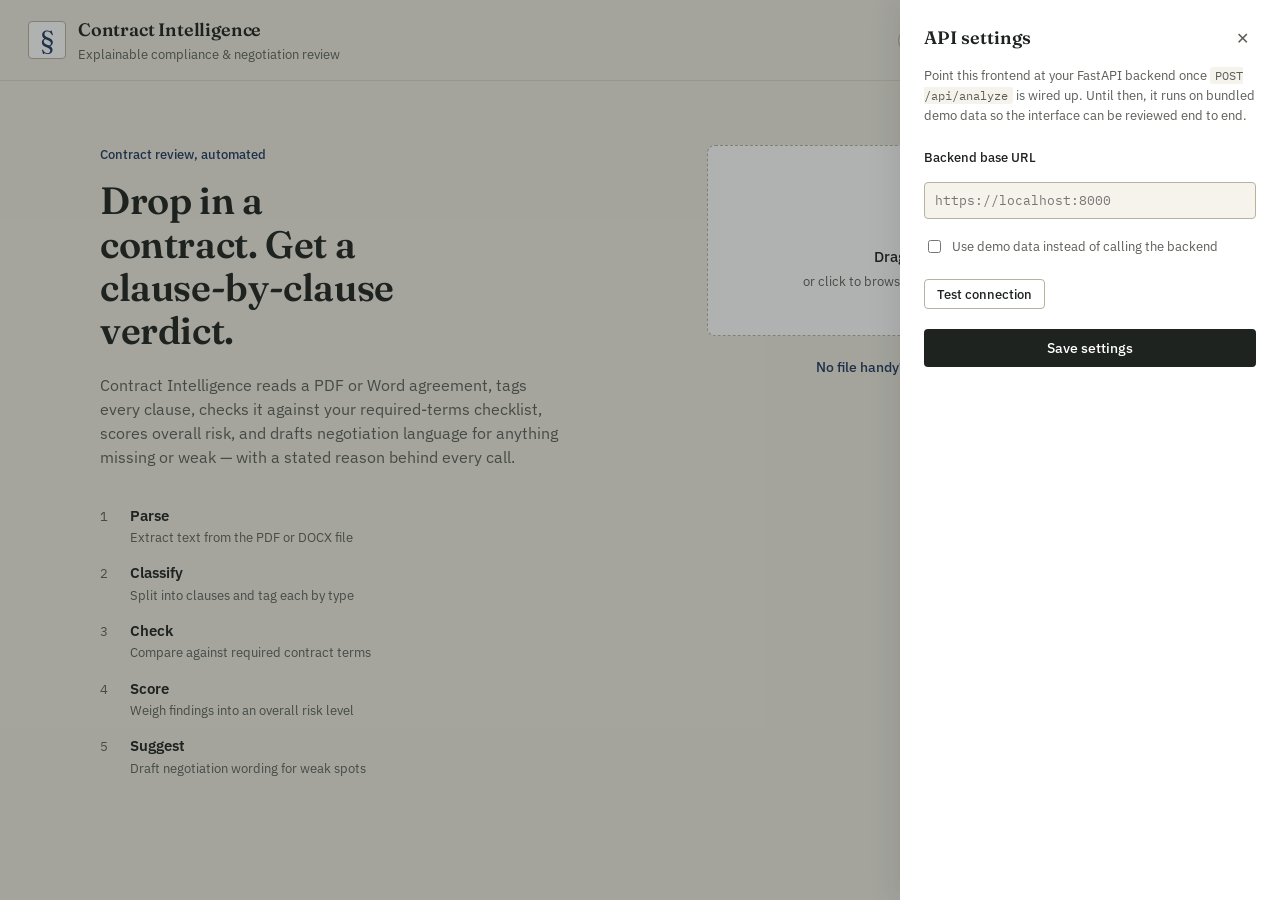
==== index.html @ a5543bea "Add files via upload" ====
<!DOCTYPE html>
<html lang="en">
<head>
<meta charset="UTF-8">
<meta name="viewport" content="width=device-width, initial-scale=1.0">
<title>Contract Intelligence — Explainable Compliance & Negotiation Review</title>
<link rel="preconnect" href="https://fonts.googleapis.com">
<link rel="preconnect" href="https://fonts.gstatic.com" crossorigin>
<link href="https://fonts.googleapis.com/css2?family=Fraunces:opsz,wght@9..144,400;9..144,500;9..144,600;9..144,700&family=IBM+Plex+Sans:wght@400;500;600&family=IBM+Plex+Mono:wght@400;500&display=swap" rel="stylesheet">
<link rel="stylesheet" href="style.css">
</head>
<body>

<header class="topbar">
  <div class="brand">
    <span class="brand-mark" aria-hidden="true">§</span>
    <div class="brand-text">
      <h1>Contract Intelligence</h1>
      <p>Explainable compliance &amp; negotiation review</p>
    </div>
  </div>
  <div class="topbar-actions">
    <span id="mode-flag" class="mode-flag">Demo data</span>
    <button id="btn-settings" class="btn btn-ghost" type="button">API settings</button>
    <button id="btn-new-upload" class="btn btn-primary" type="button">Upload contract</button>
  </div>
</header>

<!-- INTAKE / EMPTY STATE -->
<main id="intake" class="intake">
  <div class="intake-inner">
    <div class="intake-copy">
      <p class="intake-eyebrow">Contract review, automated</p>
      <h2>Drop in a contract. Get a clause‑by‑clause verdict.</h2>
      <p class="intake-lede">
        Contract Intelligence reads a PDF or Word agreement, tags every clause,
        checks it against your required‑terms checklist, scores overall risk,
        and drafts negotiation language for anything missing or weak — with a
        stated reason behind every call.
      </p>

      <ol class="pipeline">
        <li><span class="pipeline-index">1</span><div><strong>Parse</strong><span>Extract text from the PDF or DOCX file</span></div></li>
        <li><span class="pipeline-index">2</span><div><strong>Classify</strong><span>Split into clauses and tag each by type</span></div></li>
        <li><span class="pipeline-index">3</span><div><strong>Check</strong><span>Compare against required contract terms</span></div></li>
        <li><span class="pipeline-index">4</span><div><strong>Score</strong><span>Weigh findings into an overall risk level</span></div></li>
        <li><span class="pipeline-index">5</span><div><strong>Suggest</strong><span>Draft negotiation wording for weak spots</span></div></li>
      </ol>
    </div>

    <div class="intake-panel">
      <div id="dropzone" class="dropzone" tabindex="0" role="button" aria-label="Upload a contract file">
        <svg class="dropzone-icon" viewBox="0 0 48 48" fill="none" aria-hidden="true">
          <path d="M24 6v24M24 6l-8 8M24 6l8 8" stroke="currentColor" stroke-width="2.5" stroke-linecap="round" stroke-linejoin="round"/>
          <path d="M8 32v6a2 2 0 0 0 2 2h28a2 2 0 0 0 2-2v-6" stroke="currentColor" stroke-width="2.5" stroke-linecap="round" stroke-linejoin="round"/>
        </svg>
        <p class="dropzone-title">Drag a contract here</p>
        <p class="dropzone-sub">or click to browse — PDF or DOCX, up to 100&nbsp;MB</p>
      </div>
      <button id="btn-try-demo" class="btn btn-text" type="button">No file handy? Load a sample analysis →</button>
      <p id="intake-error" class="intake-error" hidden></p>
    </div>
  </div>
</main>

<!-- WORKBENCH -->
<main id="workbench" class="workbench" hidden>

  <div class="workbench-header">
    <div>
      <p class="workbench-filename" id="wb-filename">sample_contract.pdf</p>
      <p class="workbench-meta" id="wb-meta">12 clauses detected · 8 required terms checked</p>
    </div>
    <button id="btn-reanalyze" class="btn btn-ghost btn-small" type="button">Analyze another file</button>
  </div>

  <div class="workbench-grid">

    <!-- LEFT: clause index -->
    <aside class="rail rail-index" aria-label="Clause index">
      <h2 class="rail-title">Clause index</h2>
      <ul id="clause-index" class="clause-index"></ul>
    </aside>

    <!-- CENTER: analysis feed -->
    <section class="feed" aria-label="Compliance analysis">
      <h2 class="rail-title">Analysis feed</h2>
      <div id="feed-list" class="feed-list"></div>
    </section>

    <!-- RIGHT: risk + negotiation -->
    <aside class="rail rail-summary" aria-label="Risk summary and negotiation priorities">

      <div class="risk-card">
        <h2 class="rail-title">Overall risk</h2>
        <div class="risk-dial-wrap">
          <svg id="risk-dial" viewBox="0 0 200 120" class="risk-dial" aria-hidden="true">
            <path d="M20 110 A80 80 0 0 1 180 110" fill="none" stroke="#E4E0D3" stroke-width="14" stroke-linecap="round"/>
            <path id="risk-dial-fill" d="M20 110 A80 80 0 0 1 180 110" fill="none" stroke="#96661A" stroke-width="14" stroke-linecap="round" stroke-dasharray="251.3" stroke-dashoffset="251.3"/>
          </svg>
          <div class="risk-dial-readout">
            <span id="risk-score" class="risk-score">—</span>
            <span id="risk-label" class="risk-label">—</span>
          </div>
        </div>
        <p class="risk-note" id="risk-note">Score reflects weighted findings across all required terms.</p>
      </div>

      <div class="negotiation-card">
        <h2 class="rail-title">Negotiation priorities</h2>
        <ul id="negotiation-list" class="negotiation-list"></ul>
      </div>

    </aside>

  </div>
</main>

<!-- CLAUSE DETAIL DRAWER (mobile) -->
<div id="drawer-overlay" class="drawer-overlay" hidden></div>

<!-- SETTINGS PANEL -->
<div id="settings-panel" class="settings-panel" hidden>
  <div class="settings-inner">
    <div class="settings-head">
      <h2>API settings</h2>
      <button id="btn-close-settings" class="btn-icon" type="button" aria-label="Close">✕</button>
    </div>
    <p class="settings-copy">
      Point this frontend at your FastAPI backend once
      <code>POST /api/analyze</code> is wired up. Until then, it runs on
      bundled demo data so the interface can be reviewed end to end.
    </p>
    <label class="settings-label" for="api-base-input">Backend base URL</label>
    <input id="api-base-input" class="settings-input" type="text" placeholder="https://localhost:8000" autocomplete="off">
    <label class="settings-checkbox">
      <input type="checkbox" id="demo-toggle">
      <span>Use demo data instead of calling the backend</span>
    </label>

    <div class="settings-row">
      <button id="btn-test-connection" class="btn btn-ghost btn-small" type="button">Test connection</button>
      <span id="connection-status" class="connection-status" aria-live="polite"></span>
    </div>

    <button id="btn-save-settings" class="btn btn-primary" type="button">Save settings</button>
  </div>
</div>

<input type="file" id="file-input" accept=".pdf,.docx" hidden>

<script src="mock-data.js"></script>
<script src="app.js"></script>
</body>
</html>
---- style.css ----
/* ---------------------------------------------------------------
   Contract Intelligence — design tokens
   A contract-review "workbench" aesthetic: paper surfaces, ledger
   ink, hairline rules. Risk colour is the only expressive colour
   and it is always functional (High / Medium / Low), never decorative.
------------------------------------------------------------------ */

:root{
  --paper: #EDEAE1;
  --surface: #FFFFFF;
  --surface-sunken: #F5F3EC;

  --ink: #1F2320;
  --ink-muted: #5B5F58;
  --ink-faint: #8A8D82;

  --rule: #DAD6C7;
  --rule-strong: #B7B29F;

  --accent: #1F3A5F;
  --accent-soft: #E6EBF1;

  --risk-high: #A32C22;
  --risk-high-soft: #F5E4E1;
  --risk-medium: #96661A;
  --risk-medium-soft: #F3EBDA;
  --risk-low: #2F6B4F;
  --risk-low-soft: #E1ECE5;

  --font-display: "Fraunces", Georgia, serif;
  --font-body: "IBM Plex Sans", -apple-system, BlinkMacSystemFont, "Segoe UI", sans-serif;
  --font-mono: "IBM Plex Mono", ui-monospace, SFMono-Regular, Menlo, monospace;

  --radius-sm: 4px;
  --radius-md: 8px;

  --shadow-card: 0 1px 2px rgba(31,35,32,0.06), 0 1px 0 rgba(31,35,32,0.04);
}

*, *::before, *::after{ box-sizing: border-box; }

html{ -webkit-text-size-adjust: 100%; }

body{
  margin: 0;
  background: var(--paper);
  color: var(--ink);
  font-family: var(--font-body);
  font-size: 15px;
  line-height: 1.55;
  -webkit-font-smoothing: antialiased;
}

h1,h2,h3{
  font-family: var(--font-display);
  font-weight: 600;
  margin: 0;
  color: var(--ink);
}

p{ margin: 0; }
ul, ol{ margin: 0; padding: 0; list-style: none; }
button{ font-family: inherit; }

:focus-visible{
  outline: 2px solid var(--accent);
  outline-offset: 2px;
}

@media (prefers-reduced-motion: reduce){
  *{ animation-duration: 0.001ms !important; transition-duration: 0.001ms !important; }
}

/* ---------------------------------------------------------------
   Buttons
------------------------------------------------------------------ */

.btn{
  font-family: var(--font-body);
  font-weight: 500;
  font-size: 13.5px;
  padding: 9px 16px;
  border-radius: var(--radius-sm);
  border: 1px solid transparent;
  cursor: pointer;
  transition: background 120ms ease, border-color 120ms ease, color 120ms ease;
  white-space: nowrap;
}

.btn-primary{
  background: var(--ink);
  color: var(--surface);
}
.btn-primary:hover{ background: #33372F; }

.btn-ghost{
  background: transparent;
  border-color: var(--rule-strong);
  color: var(--ink);
}
.btn-ghost:hover{ border-color: var(--ink); background: var(--surface-sunken); }

.btn-text{
  background: none;
  border: none;
  color: var(--accent);
  padding: 8px 0;
  font-weight: 500;
  text-decoration: none;
}
.btn-text:hover{ text-decoration: underline; }

.btn-small{ padding: 6px 12px; font-size: 12.5px; }

.btn-icon{
  background: none;
  border: none;
  cursor: pointer;
  font-size: 16px;
  color: var(--ink-muted);
  width: 28px; height: 28px;
  border-radius: var(--radius-sm);
}
.btn-icon:hover{ background: var(--surface-sunken); color: var(--ink); }

/* ---------------------------------------------------------------
   Topbar
------------------------------------------------------------------ */

.topbar{
  display: flex;
  align-items: center;
  justify-content: space-between;
  gap: 16px;
  padding: 16px 28px;
  border-bottom: 1px solid var(--rule);
  background: var(--paper);
  position: sticky;
  top: 0;
  z-index: 20;
}

.brand{ display: flex; align-items: center; gap: 12px; }

.brand-mark{
  font-family: var(--font-display);
  font-size: 26px;
  width: 38px; height: 38px;
  display: flex; align-items: center; justify-content: center;
  border: 1px solid var(--rule-strong);
  border-radius: var(--radius-sm);
  color: var(--accent);
  background: var(--surface);
  flex-shrink: 0;
}

.brand-text h1{ font-size: 18px; letter-spacing: -0.01em; }
.brand-text p{ font-size: 12.5px; color: var(--ink-muted); margin-top: 1px; }

.topbar-actions{ display: flex; align-items: center; gap: 10px; }

.mode-flag{
  font-family: var(--font-mono);
  font-size: 11px;
  color: var(--ink-muted);
  border: 1px solid var(--rule-strong);
  border-radius: 100px;
  padding: 4px 10px;
}

/* ---------------------------------------------------------------
   Intake / empty state
------------------------------------------------------------------ */

.intake{ padding: 64px 28px 80px; }

.intake-inner{
  max-width: 1080px;
  margin: 0 auto;
  display: grid;
  grid-template-columns: 1.15fr 1fr;
  gap: 64px;
  align-items: start;
}

.intake-eyebrow{
  font-size: 13px;
  color: var(--accent);
  font-weight: 500;
  margin-bottom: 14px;
}

.intake-copy h2{
  font-size: 38px;
  line-height: 1.14;
  letter-spacing: -0.01em;
  max-width: 13ch;
  margin-bottom: 20px;
}

.intake-lede{
  color: var(--ink-muted);
  font-size: 15.5px;
  max-width: 46ch;
  margin-bottom: 36px;
}

.pipeline{ display: flex; flex-direction: column; gap: 14px; }

.pipeline li{
  display: flex;
  align-items: baseline;
  gap: 14px;
}

.pipeline-index{
  font-family: var(--font-mono);
  font-size: 12.5px;
  color: var(--ink-faint);
  width: 16px;
  flex-shrink: 0;
}

.pipeline li div{ display: flex; flex-direction: column; gap: 1px; }

.pipeline li strong{
  font-size: 14.5px;
  font-weight: 600;
}

.pipeline li span{
  font-size: 13px;
  color: var(--ink-muted);
}

.intake-panel{
  display: flex;
  flex-direction: column;
  gap: 14px;
  position: sticky;
  top: 100px;
}

.dropzone{
  background: var(--surface);
  border: 1.5px dashed var(--rule-strong);
  border-radius: var(--radius-md);
  padding: 44px 28px;
  text-align: center;
  cursor: pointer;
  transition: border-color 150ms ease, background 150ms ease;
}
.dropzone:hover, .dropzone.dragover{
  border-color: var(--accent);
  background: var(--accent-soft);
}

.dropzone-icon{ width: 34px; height: 34px; color: var(--ink-faint); margin-bottom: 14px; }
.dropzone.dragover .dropzone-icon{ color: var(--accent); }

.dropzone-title{ font-size: 15px; font-weight: 500; margin-bottom: 4px; }
.dropzone-sub{ font-size: 12.5px; color: var(--ink-muted); }

.intake-error{
  font-size: 13px;
  color: var(--risk-high);
  background: var(--risk-high-soft);
  border: 1px solid var(--risk-high);
  border-radius: var(--radius-sm);
  padding: 10px 12px;
}

/* ---------------------------------------------------------------
   Workbench
------------------------------------------------------------------ */

.workbench-header{
  display: flex;
  align-items: center;
  justify-content: space-between;
  padding: 20px 28px;
  border-bottom: 1px solid var(--rule);
  gap: 16px;
}

.workbench-filename{
  font-family: var(--font-mono);
  font-size: 13.5px;
  font-weight: 500;
}

.workbench-meta{
  font-size: 12.5px;
  color: var(--ink-muted);
  margin-top: 2px;
}

.workbench-grid{
  display: grid;
  grid-template-columns: 240px minmax(0, 1fr) 300px;
  min-height: calc(100vh - 145px);
}

.rail{
  padding: 22px 20px;
}

.rail-index{
  border-right: 1px solid var(--rule);
  overflow-y: auto;
}

.rail-summary{
  border-left: 1px solid var(--rule);
  display: flex;
  flex-direction: column;
  gap: 28px;
  overflow-y: auto;
}

.rail-title{
  font-family: var(--font-body);
  font-size: 11.5px;
  font-weight: 600;
  color: var(--ink-muted);
  letter-spacing: 0.02em;
  margin-bottom: 14px;
}

/* Clause index */

.clause-index li + li{ margin-top: 2px; }

.clause-index-btn{
  width: 100%;
  text-align: left;
  background: none;
  border: none;
  border-radius: var(--radius-sm);
  padding: 8px 10px;
  cursor: pointer;
  display: flex;
  align-items: center;
  gap: 9px;
  font-size: 13px;
  color: var(--ink);
}
.clause-index-btn:hover{ background: var(--surface-sunken); }
.clause-index-btn.active{ background: var(--surface); box-shadow: var(--shadow-card); }

.clause-dot{
  width: 7px; height: 7px;
  border-radius: 50%;
  flex-shrink: 0;
}
.clause-dot.high{ background: var(--risk-high); }
.clause-dot.medium{ background: var(--risk-medium); }
.clause-dot.low{ background: var(--risk-low); }

.clause-index-btn span.clause-name{
  overflow: hidden;
  text-overflow: ellipsis;
  white-space: nowrap;
}

/* Feed */

.feed{ padding: 22px 28px; overflow-y: auto; }

.feed-list{ display: flex; flex-direction: column; gap: 14px; max-width: 640px; }

.feed-card{
  background: var(--surface);
  border: 1px solid var(--rule);
  border-radius: var(--radius-md);
  padding: 18px 20px;
  box-shadow: var(--shadow-card);
  scroll-margin-top: 20px;
}

.feed-card-head{
  display: flex;
  align-items: center;
  justify-content: space-between;
  gap: 12px;
  margin-bottom: 10px;
}

.feed-card-title{
  font-family: var(--font-display);
  font-size: 16.5px;
  font-weight: 600;
}

.status-badge{
  font-family: var(--font-mono);
  font-size: 11px;
  font-weight: 500;
  padding: 3px 9px;
  border-radius: 100px;
  flex-shrink: 0;
}
.status-badge.high{ background: var(--risk-high-soft); color: var(--risk-high); }
.status-badge.medium{ background: var(--risk-medium-soft); color: var(--risk-medium); }
.status-badge.low{ background: var(--risk-low-soft); color: var(--risk-low); }

.feed-card-explanation{
  font-size: 13.5px;
  color: var(--ink-muted);
  margin-bottom: 12px;
}

.feed-card-grid{
  display: grid;
  grid-template-columns: 1fr;
  gap: 10px;
  border-top: 1px solid var(--rule);
  padding-top: 12px;
}

.feed-field-label{
  font-family: var(--font-mono);
  font-size: 10.5px;
  color: var(--ink-faint);
  margin-bottom: 3px;
}

.feed-field-value{ font-size: 13.5px; }
.feed-field-value.quote{
  font-style: italic;
  color: var(--ink-muted);
  border-left: 2px solid var(--rule-strong);
  padding-left: 10px;
}

/* Risk card */

.risk-card, .negotiation-card{
  background: var(--surface);
  border: 1px solid var(--rule);
  border-radius: var(--radius-md);
  padding: 18px 18px 20px;
  box-shadow: var(--shadow-card);
}

.risk-dial-wrap{
  position: relative;
  display: flex;
  justify-content: center;
}

.risk-dial{ width: 100%; max-width: 220px; }

#risk-dial-fill{
  transition: stroke-dashoffset 700ms cubic-bezier(0.22, 1, 0.36, 1), stroke 300ms ease;
}

.risk-dial-readout{
  position: absolute;
  bottom: 2px;
  left: 0; right: 0;
  display: flex;
  flex-direction: column;
  align-items: center;
}

.risk-score{
  font-family: var(--font-display);
  font-size: 30px;
  font-weight: 600;
  line-height: 1;
}

.risk-label{
  font-family: var(--font-mono);
  font-size: 11.5px;
  text-transform: uppercase;
  letter-spacing: 0.04em;
  margin-top: 4px;
  color: var(--ink-muted);
}

.risk-note{
  font-size: 12px;
  color: var(--ink-muted);
  text-align: center;
  margin-top: 8px;
}

/* Negotiation list */

.negotiation-list{ display: flex; flex-direction: column; gap: 12px; }

.negotiation-item{
  border-left: 2px solid var(--rule-strong);
  padding-left: 12px;
}

.negotiation-item.priority-high{ border-left-color: var(--risk-high); }
.negotiation-item.priority-medium{ border-left-color: var(--risk-medium); }
.negotiation-item.priority-low{ border-left-color: var(--risk-low); }

.negotiation-item-head{
  display: flex;
  justify-content: space-between;
  align-items: baseline;
  gap: 8px;
  margin-bottom: 3px;
}

.negotiation-item-clause{ font-size: 13.5px; font-weight: 600; }

.negotiation-item-priority{
  font-family: var(--font-mono);
  font-size: 10.5px;
  color: var(--ink-faint);
  flex-shrink: 0;
}

.negotiation-item-suggestion{
  font-size: 12.5px;
  color: var(--ink-muted);
}

/* ---------------------------------------------------------------
   Settings panel
------------------------------------------------------------------ */

.settings-panel{
  position: fixed;
  inset: 0;
  background: rgba(31,35,32,0.35);
  display: flex;
  justify-content: flex-end;
  z-index: 40;
}

.settings-inner{
  width: min(380px, 100%);
  height: 100%;
  background: var(--surface);
  padding: 24px 24px 28px;
  display: flex;
  flex-direction: column;
  gap: 14px;
  box-shadow: -8px 0 24px rgba(0,0,0,0.08);
}

.settings-head{
  display: flex;
  justify-content: space-between;
  align-items: center;
}

.settings-head h2{ font-size: 18px; }

.settings-copy{ font-size: 13px; color: var(--ink-muted); }
.settings-copy code{
  font-family: var(--font-mono);
  background: var(--surface-sunken);
  padding: 1px 5px;
  border-radius: 3px;
  font-size: 12px;
}

.settings-label{ font-size: 12.5px; font-weight: 500; margin-top: 8px; }

.settings-input{
  font-family: var(--font-mono);
  font-size: 13px;
  padding: 9px 10px;
  border: 1px solid var(--rule-strong);
  border-radius: var(--radius-sm);
  background: var(--surface-sunken);
  color: var(--ink);
}
.settings-input:focus{ outline: 2px solid var(--accent); outline-offset: 1px; background: var(--surface); }

.settings-checkbox{
  display: flex;
  align-items: center;
  gap: 8px;
  font-size: 13px;
  color: var(--ink-muted);
  margin: 4px 0 8px;
}

.settings-row{
  display: flex;
  align-items: center;
  gap: 10px;
  margin-bottom: 6px;
}

.connection-status{
  font-family: var(--font-mono);
  font-size: 12px;
}
.connection-status.ok{ color: var(--risk-low); }
.connection-status.fail{ color: var(--risk-high); }
.connection-status.pending{ color: var(--ink-muted); }

/* ---------------------------------------------------------------
   Reveal animation — single orchestrated moment on results load
------------------------------------------------------------------ */

.feed-card, .negotiation-item{
  animation: reveal 360ms ease backwards;
}
.feed-card:nth-child(1){ animation-delay: 0ms; }
.feed-card:nth-child(2){ animation-delay: 40ms; }
.feed-card:nth-child(3){ animation-delay: 80ms; }
.feed-card:nth-child(4){ animation-delay: 120ms; }
.feed-card:nth-child(5){ animation-delay: 160ms; }
.feed-card:nth-child(n+6){ animation-delay: 200ms; }

@keyframes reveal{
  from{ opacity: 0; transform: translateY(6px); }
  to{ opacity: 1; transform: translateY(0); }
}

/* ---------------------------------------------------------------
   Responsive
------------------------------------------------------------------ */

@media (max-width: 980px){
  .intake-inner{ grid-template-columns: 1fr; gap: 40px; }
  .intake-panel{ position: static; }
  .workbench-grid{ grid-template-columns: 1fr; }
  .rail-index{ border-right: none; border-bottom: 1px solid var(--rule); }
  .rail-index ul{ display: flex; flex-wrap: wrap; gap: 6px; }
  .rail-index li{ margin: 0 !important; }
  .rail-summary{ border-left: none; border-top: 1px solid var(--rule); flex-direction: row; flex-wrap: wrap; }
  .risk-card, .negotiation-card{ flex: 1; min-width: 240px; }
}

@media (max-width: 640px){
  .topbar{ padding: 14px 16px; flex-wrap: wrap; }
  .intake{ padding: 40px 16px 56px; }
  .intake-copy h2{ font-size: 28px; max-width: none; }
  .workbench-header{ padding: 16px; }
  .feed{ padding: 16px; }
  .rail{ padding: 16px; }
}
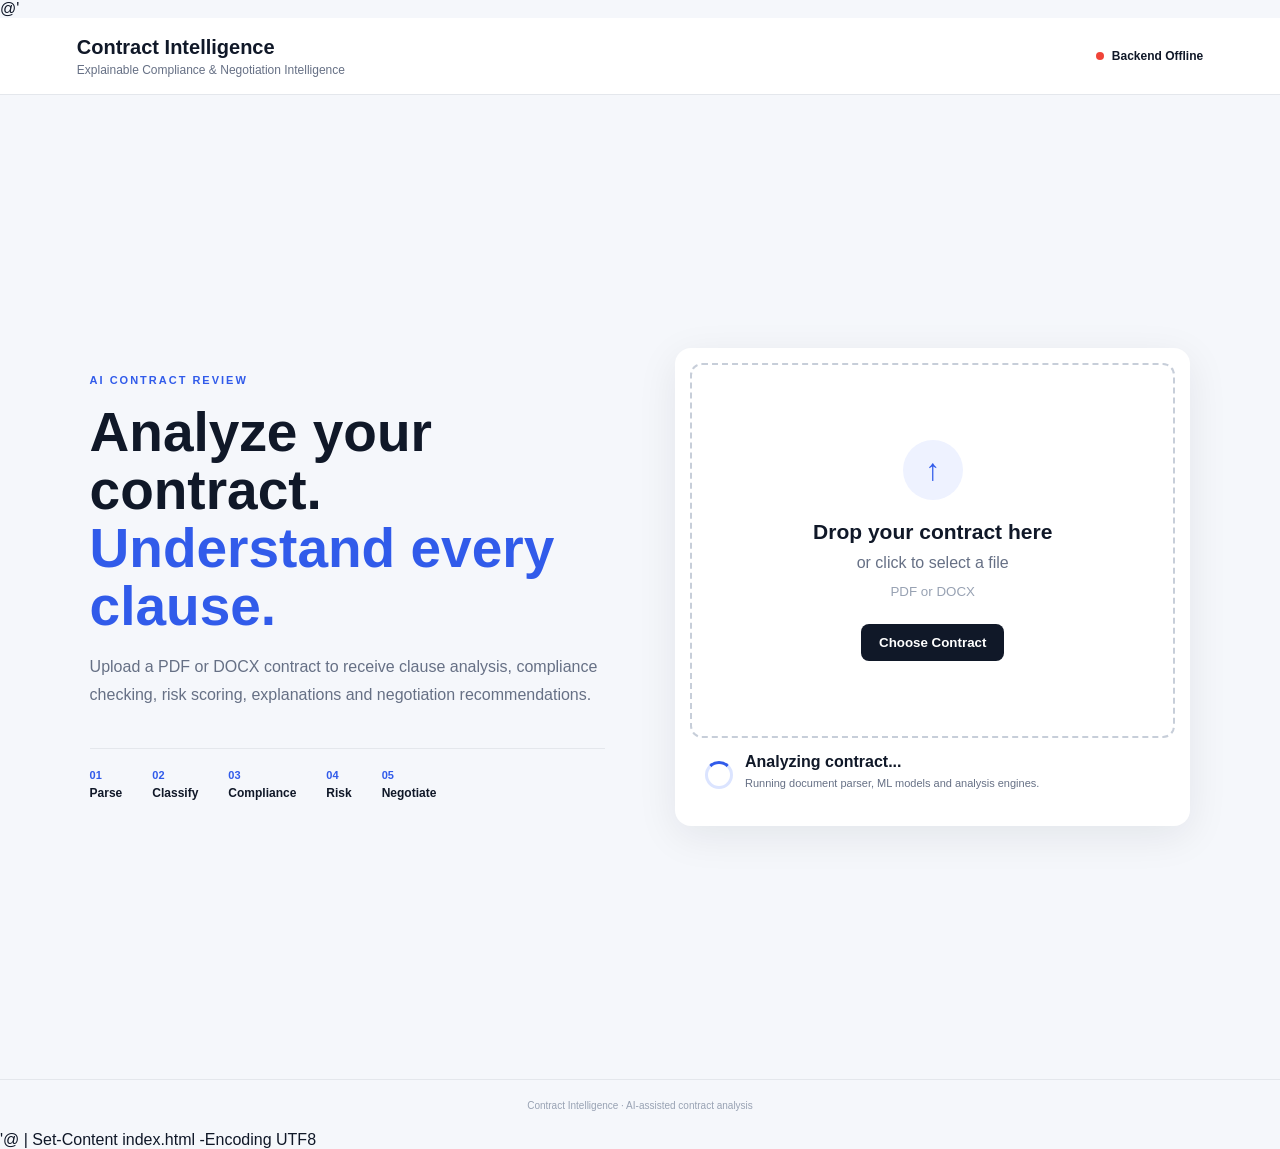
==== commit df72bc08: "Update contract intelligence project" ====
--- a/index.html
+++ b/index.html
@@ -1,155 +1,246 @@
+@'
 <!DOCTYPE html>
 <html lang="en">
 <head>
 <meta charset="UTF-8">
 <meta name="viewport" content="width=device-width, initial-scale=1.0">
-<title>Contract Intelligence — Explainable Compliance & Negotiation Review</title>
-<link rel="preconnect" href="https://fonts.googleapis.com">
-<link rel="preconnect" href="https://fonts.gstatic.com" crossorigin>
-<link href="https://fonts.googleapis.com/css2?family=Fraunces:opsz,wght@9..144,400;9..144,500;9..144,600;9..144,700&family=IBM+Plex+Sans:wght@400;500;600&family=IBM+Plex+Mono:wght@400;500&display=swap" rel="stylesheet">
+<title>Contract Intelligence</title>
 <link rel="stylesheet" href="style.css">
 </head>
+
 <body>
 
-<header class="topbar">
-  <div class="brand">
-    <span class="brand-mark" aria-hidden="true">§</span>
-    <div class="brand-text">
-      <h1>Contract Intelligence</h1>
-      <p>Explainable compliance &amp; negotiation review</p>
-    </div>
-  </div>
-  <div class="topbar-actions">
-    <span id="mode-flag" class="mode-flag">Demo data</span>
-    <button id="btn-settings" class="btn btn-ghost" type="button">API settings</button>
-    <button id="btn-new-upload" class="btn btn-primary" type="button">Upload contract</button>
-  </div>
+<header>
+    <div>
+        <h1>Contract Intelligence</h1>
+        <p>Explainable Compliance & Negotiation Intelligence</p>
+    </div>
+
+    <div class="backend-status">
+        <span id="statusDot"></span>
+        <span id="statusText">Checking backend...</span>
+    </div>
 </header>
 
-<!-- INTAKE / EMPTY STATE -->
-<main id="intake" class="intake">
-  <div class="intake-inner">
-    <div class="intake-copy">
-      <p class="intake-eyebrow">Contract review, automated</p>
-      <h2>Drop in a contract. Get a clause‑by‑clause verdict.</h2>
-      <p class="intake-lede">
-        Contract Intelligence reads a PDF or Word agreement, tags every clause,
-        checks it against your required‑terms checklist, scores overall risk,
-        and drafts negotiation language for anything missing or weak — with a
-        stated reason behind every call.
-      </p>
-
-      <ol class="pipeline">
-        <li><span class="pipeline-index">1</span><div><strong>Parse</strong><span>Extract text from the PDF or DOCX file</span></div></li>
-        <li><span class="pipeline-index">2</span><div><strong>Classify</strong><span>Split into clauses and tag each by type</span></div></li>
-        <li><span class="pipeline-index">3</span><div><strong>Check</strong><span>Compare against required contract terms</span></div></li>
-        <li><span class="pipeline-index">4</span><div><strong>Score</strong><span>Weigh findings into an overall risk level</span></div></li>
-        <li><span class="pipeline-index">5</span><div><strong>Suggest</strong><span>Draft negotiation wording for weak spots</span></div></li>
-      </ol>
-    </div>
-
-    <div class="intake-panel">
-      <div id="dropzone" class="dropzone" tabindex="0" role="button" aria-label="Upload a contract file">
-        <svg class="dropzone-icon" viewBox="0 0 48 48" fill="none" aria-hidden="true">
-          <path d="M24 6v24M24 6l-8 8M24 6l8 8" stroke="currentColor" stroke-width="2.5" stroke-linecap="round" stroke-linejoin="round"/>
-          <path d="M8 32v6a2 2 0 0 0 2 2h28a2 2 0 0 0 2-2v-6" stroke="currentColor" stroke-width="2.5" stroke-linecap="round" stroke-linejoin="round"/>
-        </svg>
-        <p class="dropzone-title">Drag a contract here</p>
-        <p class="dropzone-sub">or click to browse — PDF or DOCX, up to 100&nbsp;MB</p>
-      </div>
-      <button id="btn-try-demo" class="btn btn-text" type="button">No file handy? Load a sample analysis →</button>
-      <p id="intake-error" class="intake-error" hidden></p>
-    </div>
-  </div>
+<main>
+
+<section id="uploadPage">
+
+    <div class="hero">
+        <div>
+            <span class="eyebrow">AI CONTRACT REVIEW</span>
+
+            <h2>
+                Analyze your contract.
+                <span>Understand every clause.</span>
+            </h2>
+
+            <p>
+                Upload a PDF or DOCX contract to receive clause analysis,
+                compliance checking, risk scoring, explanations and
+                negotiation recommendations.
+            </p>
+
+            <div class="pipeline">
+                <div><b>01</b><span>Parse</span></div>
+                <div><b>02</b><span>Classify</span></div>
+                <div><b>03</b><span>Compliance</span></div>
+                <div><b>04</b><span>Risk</span></div>
+                <div><b>05</b><span>Negotiate</span></div>
+            </div>
+        </div>
+
+        <div class="upload-card">
+
+            <div id="dropZone">
+
+                <div class="upload-icon">↑</div>
+
+                <h3>Drop your contract here</h3>
+
+                <p>or click to select a file</p>
+
+                <small>PDF or DOCX</small>
+
+                <button id="chooseBtn">
+                    Choose Contract
+                </button>
+
+                <input
+                    type="file"
+                    id="fileInput"
+                    accept=".pdf,.docx"
+                    hidden
+                >
+
+            </div>
+
+            <div id="loading" class="loading" hidden>
+                <div class="spinner"></div>
+                <div>
+                    <b>Analyzing contract...</b>
+                    <p>Running document parser, ML models and analysis engines.</p>
+                </div>
+            </div>
+
+            <div id="error" class="error" hidden></div>
+
+        </div>
+    </div>
+
+</section>
+
+
+<section id="resultsPage" hidden>
+
+    <div class="results-header">
+
+        <div>
+            <span class="eyebrow">ANALYSIS COMPLETE</span>
+            <h2 id="fileName">Contract Analysis</h2>
+            <p id="fileInfo"></p>
+        </div>
+
+        <button id="newContract" class="secondary">
+            Analyze Another
+        </button>
+
+    </div>
+
+
+    <div class="summary">
+
+        <div class="summary-card">
+            <label>Overall Risk</label>
+            <strong id="overallRisk">—</strong>
+            <small id="riskModel">—</small>
+        </div>
+
+        <div class="summary-card">
+            <label>Risk Score</label>
+            <strong id="riskScore">—</strong>
+            <small>Weighted risk findings</small>
+        </div>
+
+        <div class="summary-card">
+            <label>Compliance</label>
+            <strong id="compliance">—</strong>
+            <small id="complianceModel">—</small>
+        </div>
+
+        <div class="summary-card">
+            <label>Clauses Detected</label>
+            <strong id="clauseCount">—</strong>
+            <small id="textLength">—</small>
+        </div>
+
+    </div>
+
+
+    <div class="tabs">
+        <a href="#complianceSection">Compliance</a>
+        <a href="#clauseSection">Clauses</a>
+        <a href="#explanationSection">Explainability</a>
+        <a href="#negotiationSection">Negotiation</a>
+        <a href="#rawSection">API Output</a>
+    </div>
+
+
+    <section id="complianceSection" class="panel">
+
+        <h3>01. Compliance Review</h3>
+        <p class="description">
+            Required contractual terms detected in the uploaded contract.
+        </p>
+
+        <div class="table-container">
+
+            <table>
+
+                <thead>
+                    <tr>
+                        <th>Clause</th>
+                        <th>Status</th>
+                        <th>Risk</th>
+                        <th>Requirement</th>
+                        <th>Contract Evidence</th>
+                    </tr>
+                </thead>
+
+                <tbody id="complianceTable"></tbody>
+
+            </table>
+
+        </div>
+
+    </section>
+
+
+    <section id="clauseSection" class="panel">
+
+        <h3>02. Clause Analysis</h3>
+        <p class="description">
+            TinyBERT clause classification and confidence.
+        </p>
+
+        <div id="clauses" class="cards"></div>
+
+    </section>
+
+
+    <section id="explanationSection" class="panel">
+
+        <h3>03. Explainability</h3>
+        <p class="description">
+            Explanation behind each compliance and risk finding.
+        </p>
+
+        <div id="explanations" class="cards"></div>
+
+    </section>
+
+
+    <section id="negotiationSection" class="panel">
+
+        <h3>04. Negotiation Intelligence</h3>
+        <p class="description">
+            Recommended negotiation actions and suggested wording.
+        </p>
+
+        <div id="negotiations" class="cards"></div>
+
+    </section>
+
+
+    <section id="rawSection" class="panel">
+
+        <div class="raw-header">
+            <div>
+                <h3>05. Complete API Output</h3>
+                <p class="description">
+                    Full response received from POST /api/analyze.
+                </p>
+            </div>
+
+            <button id="copyBtn" class="secondary">
+                Copy JSON
+            </button>
+        </div>
+
+        <pre id="rawOutput"></pre>
+
+    </section>
+
+</section>
+
 </main>
 
-<!-- WORKBENCH -->
-<main id="workbench" class="workbench" hidden>
-
-  <div class="workbench-header">
-    <div>
-      <p class="workbench-filename" id="wb-filename">sample_contract.pdf</p>
-      <p class="workbench-meta" id="wb-meta">12 clauses detected · 8 required terms checked</p>
-    </div>
-    <button id="btn-reanalyze" class="btn btn-ghost btn-small" type="button">Analyze another file</button>
-  </div>
-
-  <div class="workbench-grid">
-
-    <!-- LEFT: clause index -->
-    <aside class="rail rail-index" aria-label="Clause index">
-      <h2 class="rail-title">Clause index</h2>
-      <ul id="clause-index" class="clause-index"></ul>
-    </aside>
-
-    <!-- CENTER: analysis feed -->
-    <section class="feed" aria-label="Compliance analysis">
-      <h2 class="rail-title">Analysis feed</h2>
-      <div id="feed-list" class="feed-list"></div>
-    </section>
-
-    <!-- RIGHT: risk + negotiation -->
-    <aside class="rail rail-summary" aria-label="Risk summary and negotiation priorities">
-
-      <div class="risk-card">
-        <h2 class="rail-title">Overall risk</h2>
-        <div class="risk-dial-wrap">
-          <svg id="risk-dial" viewBox="0 0 200 120" class="risk-dial" aria-hidden="true">
-            <path d="M20 110 A80 80 0 0 1 180 110" fill="none" stroke="#E4E0D3" stroke-width="14" stroke-linecap="round"/>
-            <path id="risk-dial-fill" d="M20 110 A80 80 0 0 1 180 110" fill="none" stroke="#96661A" stroke-width="14" stroke-linecap="round" stroke-dasharray="251.3" stroke-dashoffset="251.3"/>
-          </svg>
-          <div class="risk-dial-readout">
-            <span id="risk-score" class="risk-score">—</span>
-            <span id="risk-label" class="risk-label">—</span>
-          </div>
-        </div>
-        <p class="risk-note" id="risk-note">Score reflects weighted findings across all required terms.</p>
-      </div>
-
-      <div class="negotiation-card">
-        <h2 class="rail-title">Negotiation priorities</h2>
-        <ul id="negotiation-list" class="negotiation-list"></ul>
-      </div>
-
-    </aside>
-
-  </div>
-</main>
-
-<!-- CLAUSE DETAIL DRAWER (mobile) -->
-<div id="drawer-overlay" class="drawer-overlay" hidden></div>
-
-<!-- SETTINGS PANEL -->
-<div id="settings-panel" class="settings-panel" hidden>
-  <div class="settings-inner">
-    <div class="settings-head">
-      <h2>API settings</h2>
-      <button id="btn-close-settings" class="btn-icon" type="button" aria-label="Close">✕</button>
-    </div>
-    <p class="settings-copy">
-      Point this frontend at your FastAPI backend once
-      <code>POST /api/analyze</code> is wired up. Until then, it runs on
-      bundled demo data so the interface can be reviewed end to end.
-    </p>
-    <label class="settings-label" for="api-base-input">Backend base URL</label>
-    <input id="api-base-input" class="settings-input" type="text" placeholder="https://localhost:8000" autocomplete="off">
-    <label class="settings-checkbox">
-      <input type="checkbox" id="demo-toggle">
-      <span>Use demo data instead of calling the backend</span>
-    </label>
-
-    <div class="settings-row">
-      <button id="btn-test-connection" class="btn btn-ghost btn-small" type="button">Test connection</button>
-      <span id="connection-status" class="connection-status" aria-live="polite"></span>
-    </div>
-
-    <button id="btn-save-settings" class="btn btn-primary" type="button">Save settings</button>
-  </div>
-</div>
-
-<input type="file" id="file-input" accept=".pdf,.docx" hidden>
-
-<script src="mock-data.js"></script>
+<footer>
+Contract Intelligence · AI-assisted contract analysis
+</footer>
+
 <script src="app.js"></script>
+
 </body>
 </html>
+'@ | Set-Content index.html -Encoding UTF8
--- a/style.css
+++ b/style.css
@@ -1,644 +1,526 @@
-/* ---------------------------------------------------------------
-   Contract Intelligence — design tokens
-   A contract-review "workbench" aesthetic: paper surfaces, ledger
-   ink, hairline rules. Risk colour is the only expressive colour
-   and it is always functional (High / Medium / Low), never decorative.
------------------------------------------------------------------- */
-
-:root{
-  --paper: #EDEAE1;
-  --surface: #FFFFFF;
-  --surface-sunken: #F5F3EC;
-
-  --ink: #1F2320;
-  --ink-muted: #5B5F58;
-  --ink-faint: #8A8D82;
-
-  --rule: #DAD6C7;
-  --rule-strong: #B7B29F;
-
-  --accent: #1F3A5F;
-  --accent-soft: #E6EBF1;
-
-  --risk-high: #A32C22;
-  --risk-high-soft: #F5E4E1;
-  --risk-medium: #96661A;
-  --risk-medium-soft: #F3EBDA;
-  --risk-low: #2F6B4F;
-  --risk-low-soft: #E1ECE5;
-
-  --font-display: "Fraunces", Georgia, serif;
-  --font-body: "IBM Plex Sans", -apple-system, BlinkMacSystemFont, "Segoe UI", sans-serif;
-  --font-mono: "IBM Plex Mono", ui-monospace, SFMono-Regular, Menlo, monospace;
-
-  --radius-sm: 4px;
-  --radius-md: 8px;
-
-  --shadow-card: 0 1px 2px rgba(31,35,32,0.06), 0 1px 0 rgba(31,35,32,0.04);
-}
-
-*, *::before, *::after{ box-sizing: border-box; }
-
-html{ -webkit-text-size-adjust: 100%; }
-
-body{
-  margin: 0;
-  background: var(--paper);
-  color: var(--ink);
-  font-family: var(--font-body);
-  font-size: 15px;
-  line-height: 1.55;
-  -webkit-font-smoothing: antialiased;
-}
-
-h1,h2,h3{
-  font-family: var(--font-display);
-  font-weight: 600;
-  margin: 0;
-  color: var(--ink);
-}
-
-p{ margin: 0; }
-ul, ol{ margin: 0; padding: 0; list-style: none; }
-button{ font-family: inherit; }
-
-:focus-visible{
-  outline: 2px solid var(--accent);
-  outline-offset: 2px;
-}
-
-@media (prefers-reduced-motion: reduce){
-  *{ animation-duration: 0.001ms !important; transition-duration: 0.001ms !important; }
-}
-
-/* ---------------------------------------------------------------
-   Buttons
------------------------------------------------------------------- */
-
-.btn{
-  font-family: var(--font-body);
-  font-weight: 500;
-  font-size: 13.5px;
-  padding: 9px 16px;
-  border-radius: var(--radius-sm);
-  border: 1px solid transparent;
-  cursor: pointer;
-  transition: background 120ms ease, border-color 120ms ease, color 120ms ease;
-  white-space: nowrap;
-}
-
-.btn-primary{
-  background: var(--ink);
-  color: var(--surface);
-}
-.btn-primary:hover{ background: #33372F; }
-
-.btn-ghost{
-  background: transparent;
-  border-color: var(--rule-strong);
-  color: var(--ink);
-}
-.btn-ghost:hover{ border-color: var(--ink); background: var(--surface-sunken); }
-
-.btn-text{
-  background: none;
-  border: none;
-  color: var(--accent);
-  padding: 8px 0;
-  font-weight: 500;
-  text-decoration: none;
-}
-.btn-text:hover{ text-decoration: underline; }
-
-.btn-small{ padding: 6px 12px; font-size: 12.5px; }
-
-.btn-icon{
-  background: none;
-  border: none;
-  cursor: pointer;
-  font-size: 16px;
-  color: var(--ink-muted);
-  width: 28px; height: 28px;
-  border-radius: var(--radius-sm);
-}
-.btn-icon:hover{ background: var(--surface-sunken); color: var(--ink); }
-
-/* ---------------------------------------------------------------
-   Topbar
------------------------------------------------------------------- */
-
-.topbar{
-  display: flex;
-  align-items: center;
-  justify-content: space-between;
-  gap: 16px;
-  padding: 16px 28px;
-  border-bottom: 1px solid var(--rule);
-  background: var(--paper);
-  position: sticky;
-  top: 0;
-  z-index: 20;
-}
-
-.brand{ display: flex; align-items: center; gap: 12px; }
-
-.brand-mark{
-  font-family: var(--font-display);
-  font-size: 26px;
-  width: 38px; height: 38px;
-  display: flex; align-items: center; justify-content: center;
-  border: 1px solid var(--rule-strong);
-  border-radius: var(--radius-sm);
-  color: var(--accent);
-  background: var(--surface);
-  flex-shrink: 0;
-}
-
-.brand-text h1{ font-size: 18px; letter-spacing: -0.01em; }
-.brand-text p{ font-size: 12.5px; color: var(--ink-muted); margin-top: 1px; }
-
-.topbar-actions{ display: flex; align-items: center; gap: 10px; }
-
-.mode-flag{
-  font-family: var(--font-mono);
-  font-size: 11px;
-  color: var(--ink-muted);
-  border: 1px solid var(--rule-strong);
-  border-radius: 100px;
-  padding: 4px 10px;
-}
-
-/* ---------------------------------------------------------------
-   Intake / empty state
------------------------------------------------------------------- */
-
-.intake{ padding: 64px 28px 80px; }
-
-.intake-inner{
-  max-width: 1080px;
-  margin: 0 auto;
-  display: grid;
-  grid-template-columns: 1.15fr 1fr;
-  gap: 64px;
-  align-items: start;
-}
-
-.intake-eyebrow{
-  font-size: 13px;
-  color: var(--accent);
-  font-weight: 500;
-  margin-bottom: 14px;
-}
-
-.intake-copy h2{
-  font-size: 38px;
-  line-height: 1.14;
-  letter-spacing: -0.01em;
-  max-width: 13ch;
-  margin-bottom: 20px;
-}
-
-.intake-lede{
-  color: var(--ink-muted);
-  font-size: 15.5px;
-  max-width: 46ch;
-  margin-bottom: 36px;
-}
-
-.pipeline{ display: flex; flex-direction: column; gap: 14px; }
-
-.pipeline li{
-  display: flex;
-  align-items: baseline;
-  gap: 14px;
-}
-
-.pipeline-index{
-  font-family: var(--font-mono);
-  font-size: 12.5px;
-  color: var(--ink-faint);
-  width: 16px;
-  flex-shrink: 0;
-}
-
-.pipeline li div{ display: flex; flex-direction: column; gap: 1px; }
-
-.pipeline li strong{
-  font-size: 14.5px;
-  font-weight: 600;
-}
-
-.pipeline li span{
-  font-size: 13px;
-  color: var(--ink-muted);
-}
-
-.intake-panel{
-  display: flex;
-  flex-direction: column;
-  gap: 14px;
-  position: sticky;
-  top: 100px;
-}
-
-.dropzone{
-  background: var(--surface);
-  border: 1.5px dashed var(--rule-strong);
-  border-radius: var(--radius-md);
-  padding: 44px 28px;
-  text-align: center;
-  cursor: pointer;
-  transition: border-color 150ms ease, background 150ms ease;
-}
-.dropzone:hover, .dropzone.dragover{
-  border-color: var(--accent);
-  background: var(--accent-soft);
-}
-
-.dropzone-icon{ width: 34px; height: 34px; color: var(--ink-faint); margin-bottom: 14px; }
-.dropzone.dragover .dropzone-icon{ color: var(--accent); }
-
-.dropzone-title{ font-size: 15px; font-weight: 500; margin-bottom: 4px; }
-.dropzone-sub{ font-size: 12.5px; color: var(--ink-muted); }
-
-.intake-error{
-  font-size: 13px;
-  color: var(--risk-high);
-  background: var(--risk-high-soft);
-  border: 1px solid var(--risk-high);
-  border-radius: var(--radius-sm);
-  padding: 10px 12px;
-}
-
-/* ---------------------------------------------------------------
-   Workbench
------------------------------------------------------------------- */
-
-.workbench-header{
-  display: flex;
-  align-items: center;
-  justify-content: space-between;
-  padding: 20px 28px;
-  border-bottom: 1px solid var(--rule);
-  gap: 16px;
-}
-
-.workbench-filename{
-  font-family: var(--font-mono);
-  font-size: 13.5px;
-  font-weight: 500;
-}
-
-.workbench-meta{
-  font-size: 12.5px;
-  color: var(--ink-muted);
-  margin-top: 2px;
-}
-
-.workbench-grid{
-  display: grid;
-  grid-template-columns: 240px minmax(0, 1fr) 300px;
-  min-height: calc(100vh - 145px);
-}
-
-.rail{
-  padding: 22px 20px;
-}
-
-.rail-index{
-  border-right: 1px solid var(--rule);
-  overflow-y: auto;
-}
-
-.rail-summary{
-  border-left: 1px solid var(--rule);
-  display: flex;
-  flex-direction: column;
-  gap: 28px;
-  overflow-y: auto;
-}
-
-.rail-title{
-  font-family: var(--font-body);
-  font-size: 11.5px;
-  font-weight: 600;
-  color: var(--ink-muted);
-  letter-spacing: 0.02em;
-  margin-bottom: 14px;
-}
-
-/* Clause index */
-
-.clause-index li + li{ margin-top: 2px; }
-
-.clause-index-btn{
-  width: 100%;
-  text-align: left;
-  background: none;
-  border: none;
-  border-radius: var(--radius-sm);
-  padding: 8px 10px;
-  cursor: pointer;
-  display: flex;
-  align-items: center;
-  gap: 9px;
-  font-size: 13px;
-  color: var(--ink);
-}
-.clause-index-btn:hover{ background: var(--surface-sunken); }
-.clause-index-btn.active{ background: var(--surface); box-shadow: var(--shadow-card); }
-
-.clause-dot{
-  width: 7px; height: 7px;
-  border-radius: 50%;
-  flex-shrink: 0;
-}
-.clause-dot.high{ background: var(--risk-high); }
-.clause-dot.medium{ background: var(--risk-medium); }
-.clause-dot.low{ background: var(--risk-low); }
-
-.clause-index-btn span.clause-name{
-  overflow: hidden;
-  text-overflow: ellipsis;
-  white-space: nowrap;
-}
-
-/* Feed */
-
-.feed{ padding: 22px 28px; overflow-y: auto; }
-
-.feed-list{ display: flex; flex-direction: column; gap: 14px; max-width: 640px; }
-
-.feed-card{
-  background: var(--surface);
-  border: 1px solid var(--rule);
-  border-radius: var(--radius-md);
-  padding: 18px 20px;
-  box-shadow: var(--shadow-card);
-  scroll-margin-top: 20px;
-}
-
-.feed-card-head{
-  display: flex;
-  align-items: center;
-  justify-content: space-between;
-  gap: 12px;
-  margin-bottom: 10px;
-}
-
-.feed-card-title{
-  font-family: var(--font-display);
-  font-size: 16.5px;
-  font-weight: 600;
-}
-
-.status-badge{
-  font-family: var(--font-mono);
-  font-size: 11px;
-  font-weight: 500;
-  padding: 3px 9px;
-  border-radius: 100px;
-  flex-shrink: 0;
-}
-.status-badge.high{ background: var(--risk-high-soft); color: var(--risk-high); }
-.status-badge.medium{ background: var(--risk-medium-soft); color: var(--risk-medium); }
-.status-badge.low{ background: var(--risk-low-soft); color: var(--risk-low); }
-
-.feed-card-explanation{
-  font-size: 13.5px;
-  color: var(--ink-muted);
-  margin-bottom: 12px;
-}
-
-.feed-card-grid{
-  display: grid;
-  grid-template-columns: 1fr;
-  gap: 10px;
-  border-top: 1px solid var(--rule);
-  padding-top: 12px;
-}
-
-.feed-field-label{
-  font-family: var(--font-mono);
-  font-size: 10.5px;
-  color: var(--ink-faint);
-  margin-bottom: 3px;
-}
-
-.feed-field-value{ font-size: 13.5px; }
-.feed-field-value.quote{
-  font-style: italic;
-  color: var(--ink-muted);
-  border-left: 2px solid var(--rule-strong);
-  padding-left: 10px;
-}
-
-/* Risk card */
-
-.risk-card, .negotiation-card{
-  background: var(--surface);
-  border: 1px solid var(--rule);
-  border-radius: var(--radius-md);
-  padding: 18px 18px 20px;
-  box-shadow: var(--shadow-card);
-}
-
-.risk-dial-wrap{
-  position: relative;
-  display: flex;
-  justify-content: center;
-}
-
-.risk-dial{ width: 100%; max-width: 220px; }
-
-#risk-dial-fill{
-  transition: stroke-dashoffset 700ms cubic-bezier(0.22, 1, 0.36, 1), stroke 300ms ease;
-}
-
-.risk-dial-readout{
-  position: absolute;
-  bottom: 2px;
-  left: 0; right: 0;
-  display: flex;
-  flex-direction: column;
-  align-items: center;
-}
-
-.risk-score{
-  font-family: var(--font-display);
-  font-size: 30px;
-  font-weight: 600;
-  line-height: 1;
-}
-
-.risk-label{
-  font-family: var(--font-mono);
-  font-size: 11.5px;
-  text-transform: uppercase;
-  letter-spacing: 0.04em;
-  margin-top: 4px;
-  color: var(--ink-muted);
-}
-
-.risk-note{
-  font-size: 12px;
-  color: var(--ink-muted);
-  text-align: center;
-  margin-top: 8px;
-}
-
-/* Negotiation list */
-
-.negotiation-list{ display: flex; flex-direction: column; gap: 12px; }
-
-.negotiation-item{
-  border-left: 2px solid var(--rule-strong);
-  padding-left: 12px;
-}
-
-.negotiation-item.priority-high{ border-left-color: var(--risk-high); }
-.negotiation-item.priority-medium{ border-left-color: var(--risk-medium); }
-.negotiation-item.priority-low{ border-left-color: var(--risk-low); }
-
-.negotiation-item-head{
-  display: flex;
-  justify-content: space-between;
-  align-items: baseline;
-  gap: 8px;
-  margin-bottom: 3px;
-}
-
-.negotiation-item-clause{ font-size: 13.5px; font-weight: 600; }
-
-.negotiation-item-priority{
-  font-family: var(--font-mono);
-  font-size: 10.5px;
-  color: var(--ink-faint);
-  flex-shrink: 0;
-}
-
-.negotiation-item-suggestion{
-  font-size: 12.5px;
-  color: var(--ink-muted);
-}
-
-/* ---------------------------------------------------------------
-   Settings panel
------------------------------------------------------------------- */
-
-.settings-panel{
-  position: fixed;
-  inset: 0;
-  background: rgba(31,35,32,0.35);
-  display: flex;
-  justify-content: flex-end;
-  z-index: 40;
-}
-
-.settings-inner{
-  width: min(380px, 100%);
-  height: 100%;
-  background: var(--surface);
-  padding: 24px 24px 28px;
-  display: flex;
-  flex-direction: column;
-  gap: 14px;
-  box-shadow: -8px 0 24px rgba(0,0,0,0.08);
-}
-
-.settings-head{
-  display: flex;
-  justify-content: space-between;
-  align-items: center;
-}
-
-.settings-head h2{ font-size: 18px; }
-
-.settings-copy{ font-size: 13px; color: var(--ink-muted); }
-.settings-copy code{
-  font-family: var(--font-mono);
-  background: var(--surface-sunken);
-  padding: 1px 5px;
-  border-radius: 3px;
-  font-size: 12px;
-}
-
-.settings-label{ font-size: 12.5px; font-weight: 500; margin-top: 8px; }
-
-.settings-input{
-  font-family: var(--font-mono);
-  font-size: 13px;
-  padding: 9px 10px;
-  border: 1px solid var(--rule-strong);
-  border-radius: var(--radius-sm);
-  background: var(--surface-sunken);
-  color: var(--ink);
-}
-.settings-input:focus{ outline: 2px solid var(--accent); outline-offset: 1px; background: var(--surface); }
-
-.settings-checkbox{
-  display: flex;
-  align-items: center;
-  gap: 8px;
-  font-size: 13px;
-  color: var(--ink-muted);
-  margin: 4px 0 8px;
-}
-
-.settings-row{
-  display: flex;
-  align-items: center;
-  gap: 10px;
-  margin-bottom: 6px;
-}
-
-.connection-status{
-  font-family: var(--font-mono);
-  font-size: 12px;
-}
-.connection-status.ok{ color: var(--risk-low); }
-.connection-status.fail{ color: var(--risk-high); }
-.connection-status.pending{ color: var(--ink-muted); }
-
-/* ---------------------------------------------------------------
-   Reveal animation — single orchestrated moment on results load
------------------------------------------------------------------- */
-
-.feed-card, .negotiation-item{
-  animation: reveal 360ms ease backwards;
-}
-.feed-card:nth-child(1){ animation-delay: 0ms; }
-.feed-card:nth-child(2){ animation-delay: 40ms; }
-.feed-card:nth-child(3){ animation-delay: 80ms; }
-.feed-card:nth-child(4){ animation-delay: 120ms; }
-.feed-card:nth-child(5){ animation-delay: 160ms; }
-.feed-card:nth-child(n+6){ animation-delay: 200ms; }
-
-@keyframes reveal{
-  from{ opacity: 0; transform: translateY(6px); }
-  to{ opacity: 1; transform: translateY(0); }
-}
-
-/* ---------------------------------------------------------------
-   Responsive
------------------------------------------------------------------- */
-
-@media (max-width: 980px){
-  .intake-inner{ grid-template-columns: 1fr; gap: 40px; }
-  .intake-panel{ position: static; }
-  .workbench-grid{ grid-template-columns: 1fr; }
-  .rail-index{ border-right: none; border-bottom: 1px solid var(--rule); }
-  .rail-index ul{ display: flex; flex-wrap: wrap; gap: 6px; }
-  .rail-index li{ margin: 0 !important; }
-  .rail-summary{ border-left: none; border-top: 1px solid var(--rule); flex-direction: row; flex-wrap: wrap; }
-  .risk-card, .negotiation-card{ flex: 1; min-width: 240px; }
-}
-
-@media (max-width: 640px){
-  .topbar{ padding: 14px 16px; flex-wrap: wrap; }
-  .intake{ padding: 40px 16px 56px; }
-  .intake-copy h2{ font-size: 28px; max-width: none; }
-  .workbench-header{ padding: 16px; }
-  .feed{ padding: 16px; }
-  .rail{ padding: 16px; }
-}
+@'
+* {
+    box-sizing: border-box;
+}
+
+body {
+    margin: 0;
+    background: #f5f7fb;
+    color: #101828;
+    font-family: Arial, sans-serif;
+}
+
+header {
+    height: 76px;
+    background: white;
+    border-bottom: 1px solid #e4e7ec;
+    display: flex;
+    align-items: center;
+    justify-content: space-between;
+    padding: 0 6%;
+}
+
+header h1 {
+    margin: 0;
+    font-size: 20px;
+}
+
+header p {
+    margin: 4px 0 0;
+    color: #667085;
+    font-size: 12px;
+}
+
+.backend-status {
+    display: flex;
+    align-items: center;
+    gap: 8px;
+    font-size: 12px;
+    font-weight: 600;
+}
+
+#statusDot {
+    width: 8px;
+    height: 8px;
+    border-radius: 50%;
+    background: #f79009;
+}
+
+#statusDot.online {
+    background: #12b76a;
+}
+
+#statusDot.offline {
+    background: #f04438;
+}
+
+main {
+    max-width: 1450px;
+    margin: auto;
+}
+
+.hero {
+    min-height: calc(100vh - 76px);
+    padding: 80px 7%;
+    display: grid;
+    grid-template-columns: 1fr 1fr;
+    gap: 70px;
+    align-items: center;
+}
+
+.eyebrow {
+    color: #315bea;
+    font-size: 11px;
+    font-weight: bold;
+    letter-spacing: 2px;
+}
+
+.hero h2 {
+    font-size: 55px;
+    line-height: 1.05;
+    margin: 18px 0;
+}
+
+.hero h2 span {
+    color: #315bea;
+    display: block;
+}
+
+.hero p {
+    color: #667085;
+    font-size: 16px;
+    line-height: 1.7;
+    max-width: 620px;
+}
+
+.pipeline {
+    display: flex;
+    gap: 30px;
+    margin-top: 40px;
+    border-top: 1px solid #e4e7ec;
+    padding-top: 20px;
+}
+
+.pipeline div {
+    display: flex;
+    flex-direction: column;
+    gap: 5px;
+}
+
+.pipeline b {
+    color: #315bea;
+    font-size: 11px;
+}
+
+.pipeline span {
+    font-size: 12px;
+    font-weight: bold;
+}
+
+.upload-card {
+    background: white;
+    border-radius: 16px;
+    padding: 15px;
+    box-shadow: 0 10px 40px rgba(16,24,40,.08);
+}
+
+#dropZone {
+    border: 2px dashed #c7ced9;
+    border-radius: 12px;
+    padding: 75px 30px;
+    text-align: center;
+    cursor: pointer;
+}
+
+#dropZone.dragover {
+    border-color: #315bea;
+    background: #f8faff;
+}
+
+.upload-icon {
+    width: 60px;
+    height: 60px;
+    border-radius: 50%;
+    background: #eef2ff;
+    color: #315bea;
+    display: grid;
+    place-items: center;
+    font-size: 30px;
+    margin: auto;
+}
+
+#dropZone h3 {
+    margin: 20px 0 5px;
+    font-size: 21px;
+}
+
+#dropZone p {
+    margin: 0 0 8px;
+    color: #667085;
+}
+
+#dropZone small {
+    display: block;
+    color: #98a2b3;
+    margin-bottom: 25px;
+}
+
+button {
+    cursor: pointer;
+    border: 0;
+    border-radius: 8px;
+    padding: 11px 18px;
+    font-weight: bold;
+}
+
+#chooseBtn {
+    background: #101828;
+    color: white;
+}
+
+button:disabled {
+    opacity: .5;
+    cursor: not-allowed;
+}
+
+.loading {
+    display: flex;
+    align-items: center;
+    gap: 12px;
+    padding: 15px;
+}
+
+.loading p {
+    margin: 3px 0;
+    color: #667085;
+    font-size: 11px;
+}
+
+.spinner {
+    width: 22px;
+    height: 22px;
+    border: 3px solid #dbe4ff;
+    border-top-color: #315bea;
+    border-radius: 50%;
+    animation: spin .7s linear infinite;
+}
+
+@keyframes spin {
+    to { transform: rotate(360deg); }
+}
+
+.error {
+    background: #fef3f2;
+    color: #b42318;
+    border: 1px solid #fecdca;
+    padding: 12px;
+    margin: 10px 0;
+    border-radius: 8px;
+    font-size: 12px;
+}
+
+#resultsPage {
+    padding: 45px 5% 80px;
+}
+
+.results-header {
+    display: flex;
+    justify-content: space-between;
+    align-items: end;
+    margin-bottom: 25px;
+}
+
+.results-header h2 {
+    font-size: 32px;
+    margin: 8px 0;
+}
+
+.results-header p {
+    color: #667085;
+    font-size: 12px;
+}
+
+.secondary {
+    background: white;
+    color: #101828;
+    border: 1px solid #d0d5dd;
+}
+
+.summary {
+    display: grid;
+    grid-template-columns: repeat(4, 1fr);
+    gap: 15px;
+}
+
+.summary-card {
+    background: white;
+    border: 1px solid #e4e7ec;
+    border-radius: 12px;
+    padding: 20px;
+}
+
+.summary-card label {
+    display: block;
+    color: #667085;
+    font-size: 11px;
+    text-transform: uppercase;
+}
+
+.summary-card strong {
+    display: block;
+    font-size: 29px;
+    margin: 9px 0;
+}
+
+.summary-card small {
+    color: #98a2b3;
+    font-size: 10px;
+}
+
+.risk.high {
+    color: #b42318;
+}
+
+.risk.medium {
+    color: #b54708;
+}
+
+.risk.low {
+    color: #067647;
+}
+
+.tabs {
+    margin: 25px 0;
+    background: white;
+    border: 1px solid #e4e7ec;
+    border-radius: 9px;
+    padding: 8px;
+    display: flex;
+    gap: 5px;
+}
+
+.tabs a {
+    text-decoration: none;
+    color: #667085;
+    padding: 9px 13px;
+    font-size: 12px;
+    font-weight: bold;
+}
+
+.tabs a:hover {
+    background: #eef2ff;
+    color: #315bea;
+    border-radius: 6px;
+}
+
+.panel {
+    background: white;
+    border: 1px solid #e4e7ec;
+    border-radius: 12px;
+    padding: 25px;
+    margin-bottom: 20px;
+}
+
+.panel h3 {
+    margin: 0;
+    font-size: 19px;
+}
+
+.description {
+    color: #667085;
+    font-size: 11px;
+}
+
+.table-container {
+    overflow-x: auto;
+}
+
+table {
+    width: 100%;
+    border-collapse: collapse;
+    min-width: 900px;
+}
+
+th {
+    text-align: left;
+    background: #f9fafb;
+    color: #667085;
+    font-size: 10px;
+    padding: 12px;
+}
+
+td {
+    border-top: 1px solid #eaecf0;
+    padding: 13px 12px;
+    font-size: 11px;
+    vertical-align: top;
+}
+
+.badge {
+    display: inline-block;
+    border-radius: 999px;
+    padding: 4px 9px;
+    font-size: 10px;
+    font-weight: bold;
+}
+
+.badge.high {
+    background: #fef3f2;
+    color: #b42318;
+}
+
+.badge.medium {
+    background: #fffaeb;
+    color: #b54708;
+}
+
+.badge.low {
+    background: #ecfdf3;
+    color: #067647;
+}
+
+.cards {
+    display: grid;
+    grid-template-columns: repeat(2, 1fr);
+    gap: 15px;
+}
+
+.card {
+    border: 1px solid #e4e7ec;
+    border-radius: 10px;
+    padding: 18px;
+    background: #fcfdff;
+}
+
+.card h4 {
+    margin: 0;
+    font-size: 15px;
+}
+
+.card-top {
+    display: flex;
+    justify-content: space-between;
+    align-items: center;
+    gap: 10px;
+}
+
+.number {
+    color: #315bea;
+    font-weight: bold;
+}
+
+.confidence {
+    color: #667085;
+    background: #f2f4f7;
+    padding: 4px 8px;
+    border-radius: 999px;
+    font-size: 10px;
+}
+
+.muted {
+    color: #667085;
+    font-size: 11px;
+}
+
+.evidence {
+    background: #f8fafc;
+    border-left: 3px solid #315bea;
+    padding: 12px;
+    font-size: 11px;
+    color: #475467;
+    white-space: pre-wrap;
+}
+
+.info-block {
+    border-top: 1px solid #e4e7ec;
+    margin-top: 13px;
+    padding-top: 12px;
+}
+
+.info-block b,
+.wording b {
+    display: block;
+    color: #667085;
+    font-size: 10px;
+    text-transform: uppercase;
+    margin-bottom: 4px;
+}
+
+.info-block p,
+.wording p {
+    margin: 0;
+    color: #475467;
+    font-size: 11px;
+}
+
+.wording {
+    background: #f8fafc;
+    padding: 13px;
+    margin-top: 13px;
+    border-radius: 7px;
+}
+
+.raw-header {
+    display: flex;
+    justify-content: space-between;
+    align-items: center;
+}
+
+#rawOutput {
+    background: #101828;
+    color: #e4e7ec;
+    padding: 18px;
+    border-radius: 8px;
+    overflow: auto;
+    max-height: 650px;
+    font: 11px/1.6 Consolas, monospace;
+    white-space: pre-wrap;
+}
+
+footer {
+    text-align: center;
+    border-top: 1px solid #e4e7ec;
+    padding: 20px;
+    color: #98a2b3;
+    font-size: 10px;
+}
+
+@media(max-width: 900px) {
+
+    .hero {
+        grid-template-columns: 1fr;
+    }
+
+    .summary {
+        grid-template-columns: repeat(2, 1fr);
+    }
+
+}
+
+@media(max-width: 600px) {
+
+    .hero {
+        padding: 45px 5%;
+    }
+
+    .hero h2 {
+        font-size: 40px;
+    }
+
+    .summary,
+    .cards {
+        grid-template-columns: 1fr;
+    }
+
+    .results-header {
+        align-items: flex-start;
+        flex-direction: column;
+    }
+
+    .pipeline {
+        flex-wrap: wrap;
+    }
+
+}
+'@ | Set-Content style.css -Encoding UTF8
+.loading[hidden] { display: none !important; }
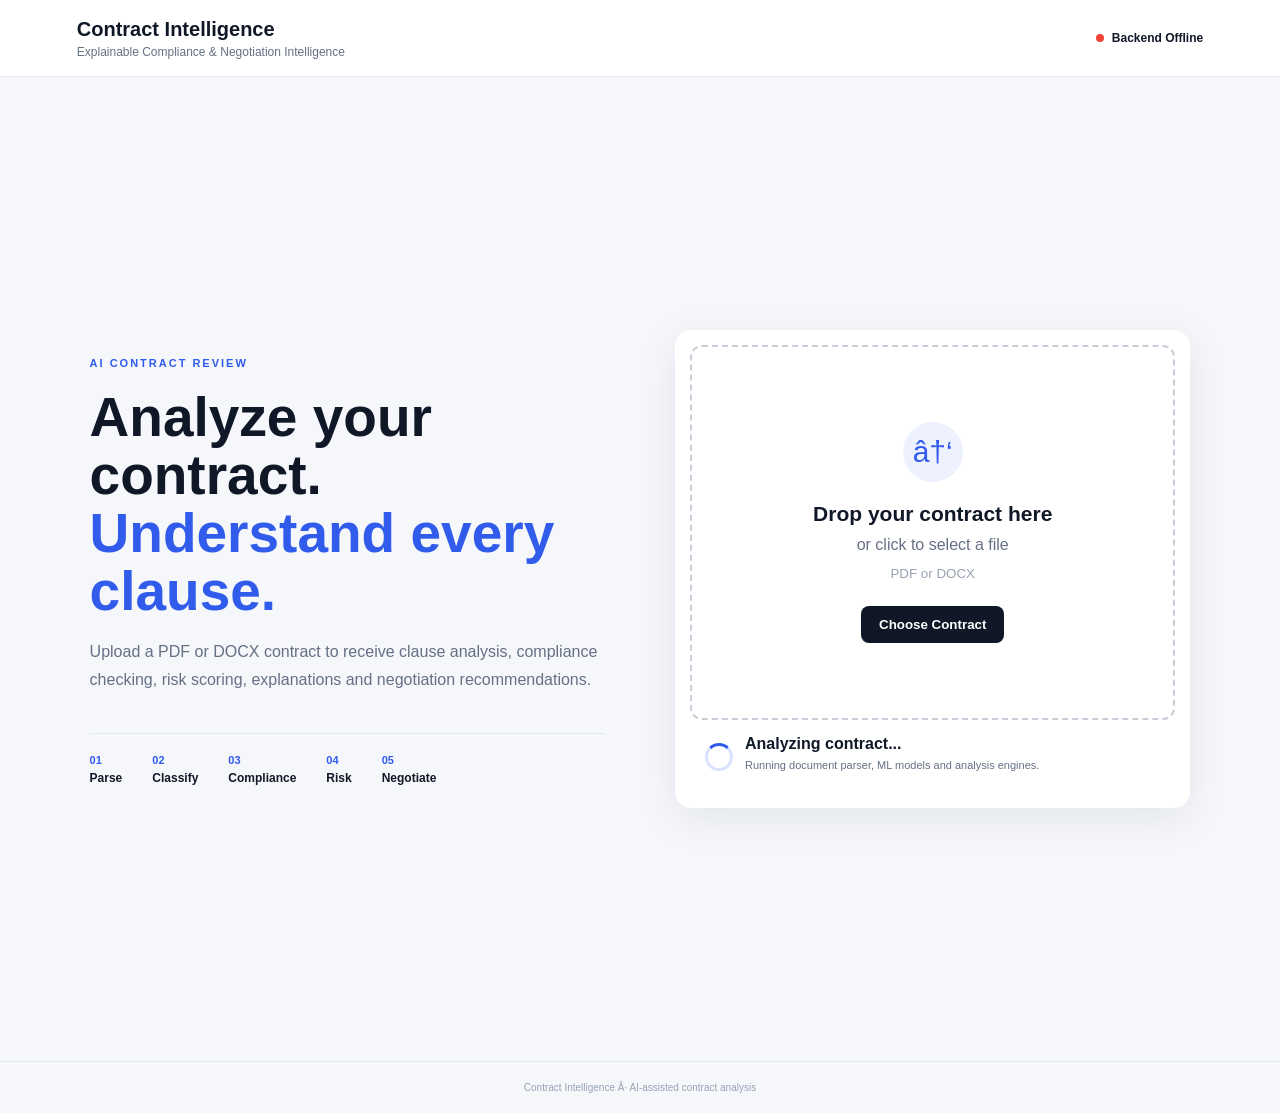
==== commit 7cb95e76: "Update project" ====
--- a/index.html
+++ b/index.html
@@ -1,5 +1,4 @@
-@'
-<!DOCTYPE html>
+﻿<!DOCTYPE html>
 <html lang="en">
 <head>
 <meta charset="UTF-8">
@@ -54,7 +53,7 @@
 
             <div id="dropZone">
 
-                <div class="upload-icon">↑</div>
+                <div class="upload-icon">â†‘</div>
 
                 <h3>Drop your contract here</h3>
 
@@ -112,26 +111,26 @@
 
         <div class="summary-card">
             <label>Overall Risk</label>
-            <strong id="overallRisk">—</strong>
-            <small id="riskModel">—</small>
+            <strong id="overallRisk">â€”</strong>
+            <small id="riskModel">â€”</small>
         </div>
 
         <div class="summary-card">
             <label>Risk Score</label>
-            <strong id="riskScore">—</strong>
+            <strong id="riskScore">â€”</strong>
             <small>Weighted risk findings</small>
         </div>
 
         <div class="summary-card">
             <label>Compliance</label>
-            <strong id="compliance">—</strong>
-            <small id="complianceModel">—</small>
+            <strong id="compliance">â€”</strong>
+            <small id="complianceModel">â€”</small>
         </div>
 
         <div class="summary-card">
             <label>Clauses Detected</label>
-            <strong id="clauseCount">—</strong>
-            <small id="textLength">—</small>
+            <strong id="clauseCount">â€”</strong>
+            <small id="textLength">â€”</small>
         </div>
 
     </div>
@@ -236,11 +235,11 @@
 </main>
 
 <footer>
-Contract Intelligence · AI-assisted contract analysis
+Contract Intelligence Â· AI-assisted contract analysis
 </footer>
 
 <script src="app.js"></script>
 
 </body>
 </html>
-'@ | Set-Content index.html -Encoding UTF8+
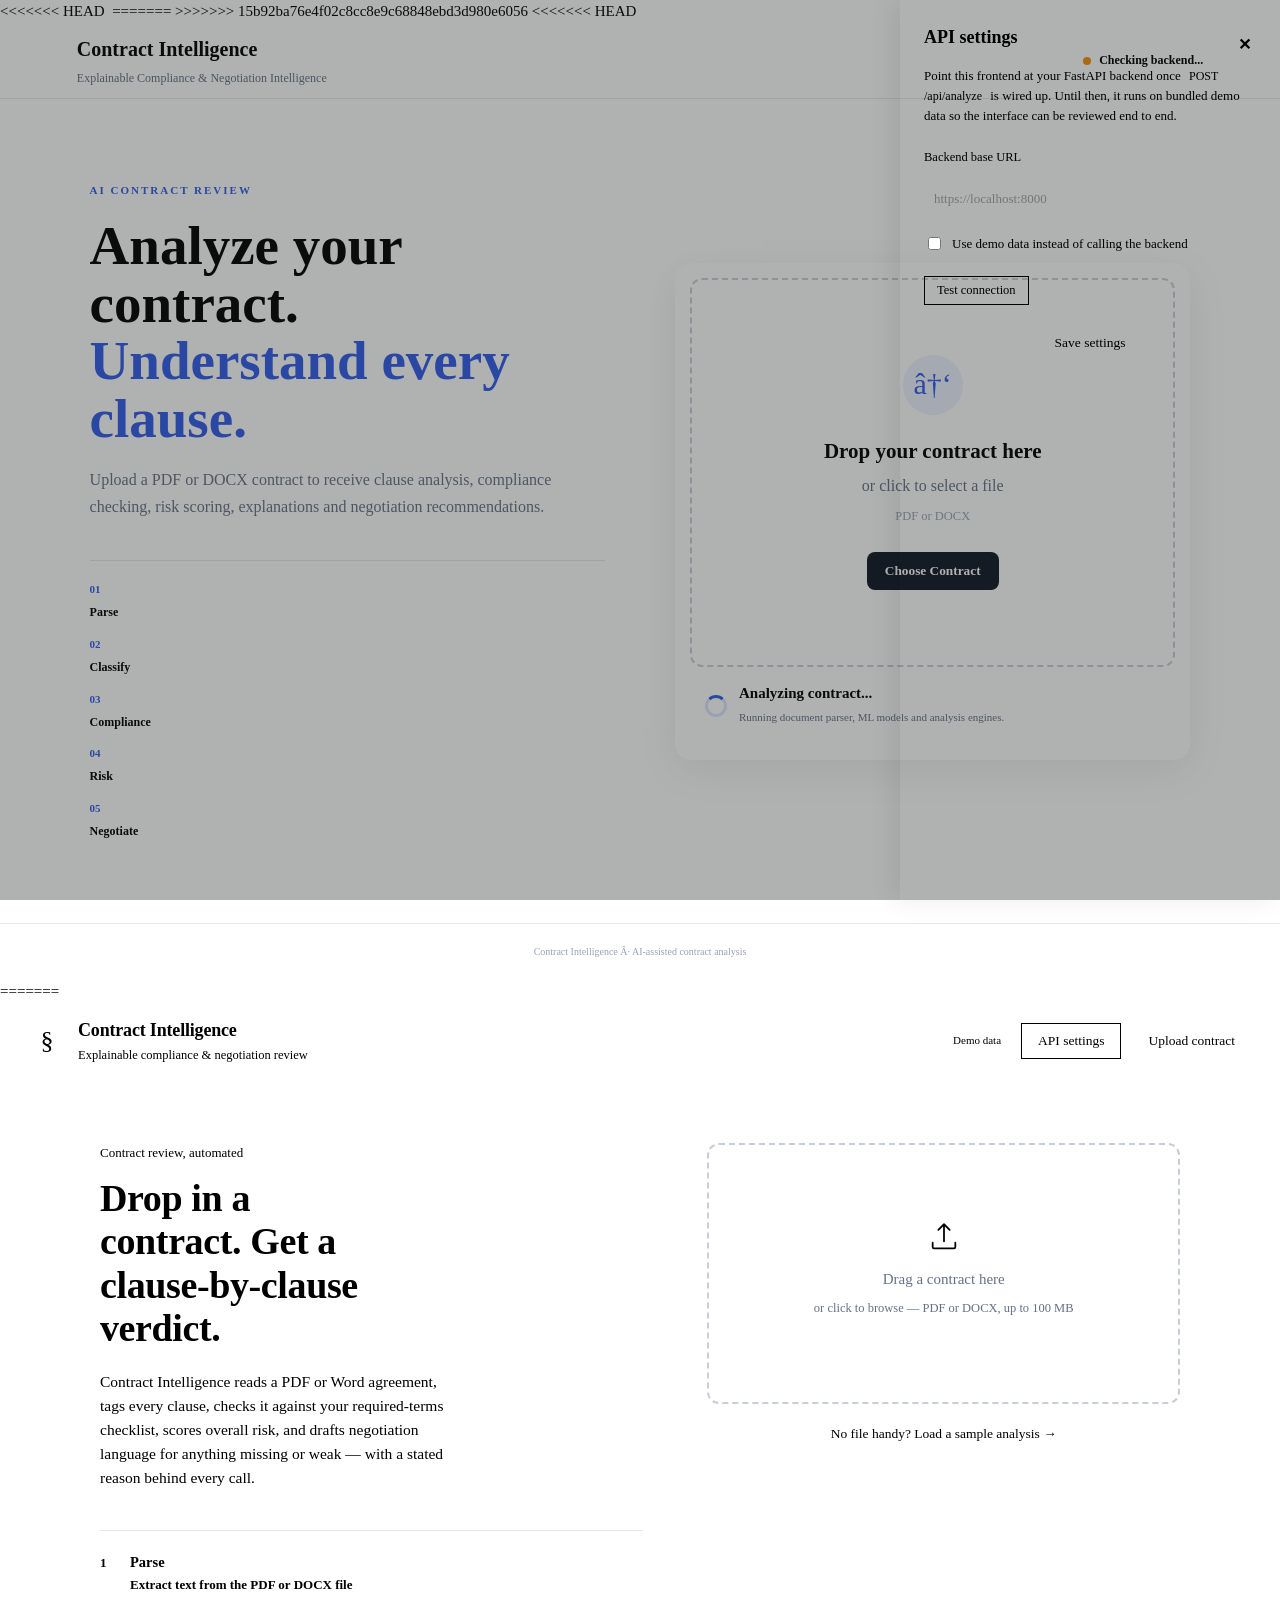
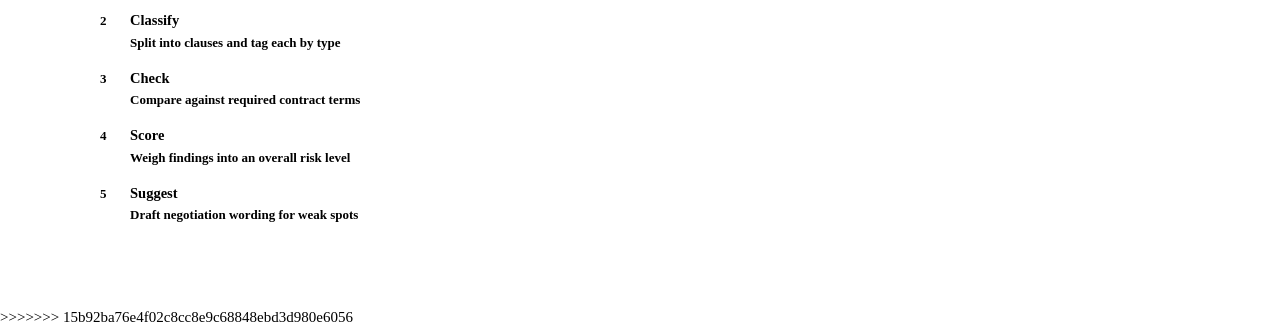
==== commit 35ad28c8: "Update project" ====
--- a/index.html
+++ b/index.html
@@ -1,8 +1,13 @@
+<<<<<<< HEAD
 ﻿<!DOCTYPE html>
+=======
+<!DOCTYPE html>
+>>>>>>> 15b92ba76e4f02c8cc8e9c68848ebd3d980e6056
 <html lang="en">
 <head>
 <meta charset="UTF-8">
 <meta name="viewport" content="width=device-width, initial-scale=1.0">
+<<<<<<< HEAD
 <title>Contract Intelligence</title>
 <link rel="stylesheet" href="style.css">
 </head>
@@ -243,3 +248,155 @@
 </body>
 </html>
 
+=======
+<title>Contract Intelligence — Explainable Compliance & Negotiation Review</title>
+<link rel="preconnect" href="https://fonts.googleapis.com">
+<link rel="preconnect" href="https://fonts.gstatic.com" crossorigin>
+<link href="https://fonts.googleapis.com/css2?family=Fraunces:opsz,wght@9..144,400;9..144,500;9..144,600;9..144,700&family=IBM+Plex+Sans:wght@400;500;600&family=IBM+Plex+Mono:wght@400;500&display=swap" rel="stylesheet">
+<link rel="stylesheet" href="style.css">
+</head>
+<body>
+
+<header class="topbar">
+  <div class="brand">
+    <span class="brand-mark" aria-hidden="true">§</span>
+    <div class="brand-text">
+      <h1>Contract Intelligence</h1>
+      <p>Explainable compliance &amp; negotiation review</p>
+    </div>
+  </div>
+  <div class="topbar-actions">
+    <span id="mode-flag" class="mode-flag">Demo data</span>
+    <button id="btn-settings" class="btn btn-ghost" type="button">API settings</button>
+    <button id="btn-new-upload" class="btn btn-primary" type="button">Upload contract</button>
+  </div>
+</header>
+
+<!-- INTAKE / EMPTY STATE -->
+<main id="intake" class="intake">
+  <div class="intake-inner">
+    <div class="intake-copy">
+      <p class="intake-eyebrow">Contract review, automated</p>
+      <h2>Drop in a contract. Get a clause‑by‑clause verdict.</h2>
+      <p class="intake-lede">
+        Contract Intelligence reads a PDF or Word agreement, tags every clause,
+        checks it against your required‑terms checklist, scores overall risk,
+        and drafts negotiation language for anything missing or weak — with a
+        stated reason behind every call.
+      </p>
+
+      <ol class="pipeline">
+        <li><span class="pipeline-index">1</span><div><strong>Parse</strong><span>Extract text from the PDF or DOCX file</span></div></li>
+        <li><span class="pipeline-index">2</span><div><strong>Classify</strong><span>Split into clauses and tag each by type</span></div></li>
+        <li><span class="pipeline-index">3</span><div><strong>Check</strong><span>Compare against required contract terms</span></div></li>
+        <li><span class="pipeline-index">4</span><div><strong>Score</strong><span>Weigh findings into an overall risk level</span></div></li>
+        <li><span class="pipeline-index">5</span><div><strong>Suggest</strong><span>Draft negotiation wording for weak spots</span></div></li>
+      </ol>
+    </div>
+
+    <div class="intake-panel">
+      <div id="dropzone" class="dropzone" tabindex="0" role="button" aria-label="Upload a contract file">
+        <svg class="dropzone-icon" viewBox="0 0 48 48" fill="none" aria-hidden="true">
+          <path d="M24 6v24M24 6l-8 8M24 6l8 8" stroke="currentColor" stroke-width="2.5" stroke-linecap="round" stroke-linejoin="round"/>
+          <path d="M8 32v6a2 2 0 0 0 2 2h28a2 2 0 0 0 2-2v-6" stroke="currentColor" stroke-width="2.5" stroke-linecap="round" stroke-linejoin="round"/>
+        </svg>
+        <p class="dropzone-title">Drag a contract here</p>
+        <p class="dropzone-sub">or click to browse — PDF or DOCX, up to 100&nbsp;MB</p>
+      </div>
+      <button id="btn-try-demo" class="btn btn-text" type="button">No file handy? Load a sample analysis →</button>
+      <p id="intake-error" class="intake-error" hidden></p>
+    </div>
+  </div>
+</main>
+
+<!-- WORKBENCH -->
+<main id="workbench" class="workbench" hidden>
+
+  <div class="workbench-header">
+    <div>
+      <p class="workbench-filename" id="wb-filename">sample_contract.pdf</p>
+      <p class="workbench-meta" id="wb-meta">12 clauses detected · 8 required terms checked</p>
+    </div>
+    <button id="btn-reanalyze" class="btn btn-ghost btn-small" type="button">Analyze another file</button>
+  </div>
+
+  <div class="workbench-grid">
+
+    <!-- LEFT: clause index -->
+    <aside class="rail rail-index" aria-label="Clause index">
+      <h2 class="rail-title">Clause index</h2>
+      <ul id="clause-index" class="clause-index"></ul>
+    </aside>
+
+    <!-- CENTER: analysis feed -->
+    <section class="feed" aria-label="Compliance analysis">
+      <h2 class="rail-title">Analysis feed</h2>
+      <div id="feed-list" class="feed-list"></div>
+    </section>
+
+    <!-- RIGHT: risk + negotiation -->
+    <aside class="rail rail-summary" aria-label="Risk summary and negotiation priorities">
+
+      <div class="risk-card">
+        <h2 class="rail-title">Overall risk</h2>
+        <div class="risk-dial-wrap">
+          <svg id="risk-dial" viewBox="0 0 200 120" class="risk-dial" aria-hidden="true">
+            <path d="M20 110 A80 80 0 0 1 180 110" fill="none" stroke="#E4E0D3" stroke-width="14" stroke-linecap="round"/>
+            <path id="risk-dial-fill" d="M20 110 A80 80 0 0 1 180 110" fill="none" stroke="#96661A" stroke-width="14" stroke-linecap="round" stroke-dasharray="251.3" stroke-dashoffset="251.3"/>
+          </svg>
+          <div class="risk-dial-readout">
+            <span id="risk-score" class="risk-score">—</span>
+            <span id="risk-label" class="risk-label">—</span>
+          </div>
+        </div>
+        <p class="risk-note" id="risk-note">Score reflects weighted findings across all required terms.</p>
+      </div>
+
+      <div class="negotiation-card">
+        <h2 class="rail-title">Negotiation priorities</h2>
+        <ul id="negotiation-list" class="negotiation-list"></ul>
+      </div>
+
+    </aside>
+
+  </div>
+</main>
+
+<!-- CLAUSE DETAIL DRAWER (mobile) -->
+<div id="drawer-overlay" class="drawer-overlay" hidden></div>
+
+<!-- SETTINGS PANEL -->
+<div id="settings-panel" class="settings-panel" hidden>
+  <div class="settings-inner">
+    <div class="settings-head">
+      <h2>API settings</h2>
+      <button id="btn-close-settings" class="btn-icon" type="button" aria-label="Close">✕</button>
+    </div>
+    <p class="settings-copy">
+      Point this frontend at your FastAPI backend once
+      <code>POST /api/analyze</code> is wired up. Until then, it runs on
+      bundled demo data so the interface can be reviewed end to end.
+    </p>
+    <label class="settings-label" for="api-base-input">Backend base URL</label>
+    <input id="api-base-input" class="settings-input" type="text" placeholder="https://localhost:8000" autocomplete="off">
+    <label class="settings-checkbox">
+      <input type="checkbox" id="demo-toggle">
+      <span>Use demo data instead of calling the backend</span>
+    </label>
+
+    <div class="settings-row">
+      <button id="btn-test-connection" class="btn btn-ghost btn-small" type="button">Test connection</button>
+      <span id="connection-status" class="connection-status" aria-live="polite"></span>
+    </div>
+
+    <button id="btn-save-settings" class="btn btn-primary" type="button">Save settings</button>
+  </div>
+</div>
+
+<input type="file" id="file-input" accept=".pdf,.docx" hidden>
+
+<script src="mock-data.js"></script>
+<script src="app.js"></script>
+</body>
+</html>
+>>>>>>> 15b92ba76e4f02c8cc8e9c68848ebd3d980e6056
--- a/style.css
+++ b/style.css
@@ -1,3 +1,4 @@
+<<<<<<< HEAD
 @'
 * {
     box-sizing: border-box;
@@ -524,3 +525,649 @@
 }
 '@ | Set-Content style.css -Encoding UTF8
 .loading[hidden] { display: none !important; }
+=======
+/* ---------------------------------------------------------------
+   Contract Intelligence — design tokens
+   A contract-review "workbench" aesthetic: paper surfaces, ledger
+   ink, hairline rules. Risk colour is the only expressive colour
+   and it is always functional (High / Medium / Low), never decorative.
+------------------------------------------------------------------ */
+
+:root{
+  --paper: #EDEAE1;
+  --surface: #FFFFFF;
+  --surface-sunken: #F5F3EC;
+
+  --ink: #1F2320;
+  --ink-muted: #5B5F58;
+  --ink-faint: #8A8D82;
+
+  --rule: #DAD6C7;
+  --rule-strong: #B7B29F;
+
+  --accent: #1F3A5F;
+  --accent-soft: #E6EBF1;
+
+  --risk-high: #A32C22;
+  --risk-high-soft: #F5E4E1;
+  --risk-medium: #96661A;
+  --risk-medium-soft: #F3EBDA;
+  --risk-low: #2F6B4F;
+  --risk-low-soft: #E1ECE5;
+
+  --font-display: "Fraunces", Georgia, serif;
+  --font-body: "IBM Plex Sans", -apple-system, BlinkMacSystemFont, "Segoe UI", sans-serif;
+  --font-mono: "IBM Plex Mono", ui-monospace, SFMono-Regular, Menlo, monospace;
+
+  --radius-sm: 4px;
+  --radius-md: 8px;
+
+  --shadow-card: 0 1px 2px rgba(31,35,32,0.06), 0 1px 0 rgba(31,35,32,0.04);
+}
+
+*, *::before, *::after{ box-sizing: border-box; }
+
+html{ -webkit-text-size-adjust: 100%; }
+
+body{
+  margin: 0;
+  background: var(--paper);
+  color: var(--ink);
+  font-family: var(--font-body);
+  font-size: 15px;
+  line-height: 1.55;
+  -webkit-font-smoothing: antialiased;
+}
+
+h1,h2,h3{
+  font-family: var(--font-display);
+  font-weight: 600;
+  margin: 0;
+  color: var(--ink);
+}
+
+p{ margin: 0; }
+ul, ol{ margin: 0; padding: 0; list-style: none; }
+button{ font-family: inherit; }
+
+:focus-visible{
+  outline: 2px solid var(--accent);
+  outline-offset: 2px;
+}
+
+@media (prefers-reduced-motion: reduce){
+  *{ animation-duration: 0.001ms !important; transition-duration: 0.001ms !important; }
+}
+
+/* ---------------------------------------------------------------
+   Buttons
+------------------------------------------------------------------ */
+
+.btn{
+  font-family: var(--font-body);
+  font-weight: 500;
+  font-size: 13.5px;
+  padding: 9px 16px;
+  border-radius: var(--radius-sm);
+  border: 1px solid transparent;
+  cursor: pointer;
+  transition: background 120ms ease, border-color 120ms ease, color 120ms ease;
+  white-space: nowrap;
+}
+
+.btn-primary{
+  background: var(--ink);
+  color: var(--surface);
+}
+.btn-primary:hover{ background: #33372F; }
+
+.btn-ghost{
+  background: transparent;
+  border-color: var(--rule-strong);
+  color: var(--ink);
+}
+.btn-ghost:hover{ border-color: var(--ink); background: var(--surface-sunken); }
+
+.btn-text{
+  background: none;
+  border: none;
+  color: var(--accent);
+  padding: 8px 0;
+  font-weight: 500;
+  text-decoration: none;
+}
+.btn-text:hover{ text-decoration: underline; }
+
+.btn-small{ padding: 6px 12px; font-size: 12.5px; }
+
+.btn-icon{
+  background: none;
+  border: none;
+  cursor: pointer;
+  font-size: 16px;
+  color: var(--ink-muted);
+  width: 28px; height: 28px;
+  border-radius: var(--radius-sm);
+}
+.btn-icon:hover{ background: var(--surface-sunken); color: var(--ink); }
+
+/* ---------------------------------------------------------------
+   Topbar
+------------------------------------------------------------------ */
+
+.topbar{
+  display: flex;
+  align-items: center;
+  justify-content: space-between;
+  gap: 16px;
+  padding: 16px 28px;
+  border-bottom: 1px solid var(--rule);
+  background: var(--paper);
+  position: sticky;
+  top: 0;
+  z-index: 20;
+}
+
+.brand{ display: flex; align-items: center; gap: 12px; }
+
+.brand-mark{
+  font-family: var(--font-display);
+  font-size: 26px;
+  width: 38px; height: 38px;
+  display: flex; align-items: center; justify-content: center;
+  border: 1px solid var(--rule-strong);
+  border-radius: var(--radius-sm);
+  color: var(--accent);
+  background: var(--surface);
+  flex-shrink: 0;
+}
+
+.brand-text h1{ font-size: 18px; letter-spacing: -0.01em; }
+.brand-text p{ font-size: 12.5px; color: var(--ink-muted); margin-top: 1px; }
+
+.topbar-actions{ display: flex; align-items: center; gap: 10px; }
+
+.mode-flag{
+  font-family: var(--font-mono);
+  font-size: 11px;
+  color: var(--ink-muted);
+  border: 1px solid var(--rule-strong);
+  border-radius: 100px;
+  padding: 4px 10px;
+}
+
+/* ---------------------------------------------------------------
+   Intake / empty state
+------------------------------------------------------------------ */
+
+.intake{ padding: 64px 28px 80px; }
+
+.intake-inner{
+  max-width: 1080px;
+  margin: 0 auto;
+  display: grid;
+  grid-template-columns: 1.15fr 1fr;
+  gap: 64px;
+  align-items: start;
+}
+
+.intake-eyebrow{
+  font-size: 13px;
+  color: var(--accent);
+  font-weight: 500;
+  margin-bottom: 14px;
+}
+
+.intake-copy h2{
+  font-size: 38px;
+  line-height: 1.14;
+  letter-spacing: -0.01em;
+  max-width: 13ch;
+  margin-bottom: 20px;
+}
+
+.intake-lede{
+  color: var(--ink-muted);
+  font-size: 15.5px;
+  max-width: 46ch;
+  margin-bottom: 36px;
+}
+
+.pipeline{ display: flex; flex-direction: column; gap: 14px; }
+
+.pipeline li{
+  display: flex;
+  align-items: baseline;
+  gap: 14px;
+}
+
+.pipeline-index{
+  font-family: var(--font-mono);
+  font-size: 12.5px;
+  color: var(--ink-faint);
+  width: 16px;
+  flex-shrink: 0;
+}
+
+.pipeline li div{ display: flex; flex-direction: column; gap: 1px; }
+
+.pipeline li strong{
+  font-size: 14.5px;
+  font-weight: 600;
+}
+
+.pipeline li span{
+  font-size: 13px;
+  color: var(--ink-muted);
+}
+
+.intake-panel{
+  display: flex;
+  flex-direction: column;
+  gap: 14px;
+  position: sticky;
+  top: 100px;
+}
+
+.dropzone{
+  background: var(--surface);
+  border: 1.5px dashed var(--rule-strong);
+  border-radius: var(--radius-md);
+  padding: 44px 28px;
+  text-align: center;
+  cursor: pointer;
+  transition: border-color 150ms ease, background 150ms ease;
+}
+.dropzone:hover, .dropzone.dragover{
+  border-color: var(--accent);
+  background: var(--accent-soft);
+}
+
+.dropzone-icon{ width: 34px; height: 34px; color: var(--ink-faint); margin-bottom: 14px; }
+.dropzone.dragover .dropzone-icon{ color: var(--accent); }
+
+.dropzone-title{ font-size: 15px; font-weight: 500; margin-bottom: 4px; }
+.dropzone-sub{ font-size: 12.5px; color: var(--ink-muted); }
+
+.intake-error{
+  font-size: 13px;
+  color: var(--risk-high);
+  background: var(--risk-high-soft);
+  border: 1px solid var(--risk-high);
+  border-radius: var(--radius-sm);
+  padding: 10px 12px;
+}
+
+/* ---------------------------------------------------------------
+   Workbench
+------------------------------------------------------------------ */
+
+.workbench-header{
+  display: flex;
+  align-items: center;
+  justify-content: space-between;
+  padding: 20px 28px;
+  border-bottom: 1px solid var(--rule);
+  gap: 16px;
+}
+
+.workbench-filename{
+  font-family: var(--font-mono);
+  font-size: 13.5px;
+  font-weight: 500;
+}
+
+.workbench-meta{
+  font-size: 12.5px;
+  color: var(--ink-muted);
+  margin-top: 2px;
+}
+
+.workbench-grid{
+  display: grid;
+  grid-template-columns: 240px minmax(0, 1fr) 300px;
+  min-height: calc(100vh - 145px);
+}
+
+.rail{
+  padding: 22px 20px;
+}
+
+.rail-index{
+  border-right: 1px solid var(--rule);
+  overflow-y: auto;
+}
+
+.rail-summary{
+  border-left: 1px solid var(--rule);
+  display: flex;
+  flex-direction: column;
+  gap: 28px;
+  overflow-y: auto;
+}
+
+.rail-title{
+  font-family: var(--font-body);
+  font-size: 11.5px;
+  font-weight: 600;
+  color: var(--ink-muted);
+  letter-spacing: 0.02em;
+  margin-bottom: 14px;
+}
+
+/* Clause index */
+
+.clause-index li + li{ margin-top: 2px; }
+
+.clause-index-btn{
+  width: 100%;
+  text-align: left;
+  background: none;
+  border: none;
+  border-radius: var(--radius-sm);
+  padding: 8px 10px;
+  cursor: pointer;
+  display: flex;
+  align-items: center;
+  gap: 9px;
+  font-size: 13px;
+  color: var(--ink);
+}
+.clause-index-btn:hover{ background: var(--surface-sunken); }
+.clause-index-btn.active{ background: var(--surface); box-shadow: var(--shadow-card); }
+
+.clause-dot{
+  width: 7px; height: 7px;
+  border-radius: 50%;
+  flex-shrink: 0;
+}
+.clause-dot.high{ background: var(--risk-high); }
+.clause-dot.medium{ background: var(--risk-medium); }
+.clause-dot.low{ background: var(--risk-low); }
+
+.clause-index-btn span.clause-name{
+  overflow: hidden;
+  text-overflow: ellipsis;
+  white-space: nowrap;
+}
+
+/* Feed */
+
+.feed{ padding: 22px 28px; overflow-y: auto; }
+
+.feed-list{ display: flex; flex-direction: column; gap: 14px; max-width: 640px; }
+
+.feed-card{
+  background: var(--surface);
+  border: 1px solid var(--rule);
+  border-radius: var(--radius-md);
+  padding: 18px 20px;
+  box-shadow: var(--shadow-card);
+  scroll-margin-top: 20px;
+}
+
+.feed-card-head{
+  display: flex;
+  align-items: center;
+  justify-content: space-between;
+  gap: 12px;
+  margin-bottom: 10px;
+}
+
+.feed-card-title{
+  font-family: var(--font-display);
+  font-size: 16.5px;
+  font-weight: 600;
+}
+
+.status-badge{
+  font-family: var(--font-mono);
+  font-size: 11px;
+  font-weight: 500;
+  padding: 3px 9px;
+  border-radius: 100px;
+  flex-shrink: 0;
+}
+.status-badge.high{ background: var(--risk-high-soft); color: var(--risk-high); }
+.status-badge.medium{ background: var(--risk-medium-soft); color: var(--risk-medium); }
+.status-badge.low{ background: var(--risk-low-soft); color: var(--risk-low); }
+
+.feed-card-explanation{
+  font-size: 13.5px;
+  color: var(--ink-muted);
+  margin-bottom: 12px;
+}
+
+.feed-card-grid{
+  display: grid;
+  grid-template-columns: 1fr;
+  gap: 10px;
+  border-top: 1px solid var(--rule);
+  padding-top: 12px;
+}
+
+.feed-field-label{
+  font-family: var(--font-mono);
+  font-size: 10.5px;
+  color: var(--ink-faint);
+  margin-bottom: 3px;
+}
+
+.feed-field-value{ font-size: 13.5px; }
+.feed-field-value.quote{
+  font-style: italic;
+  color: var(--ink-muted);
+  border-left: 2px solid var(--rule-strong);
+  padding-left: 10px;
+}
+
+/* Risk card */
+
+.risk-card, .negotiation-card{
+  background: var(--surface);
+  border: 1px solid var(--rule);
+  border-radius: var(--radius-md);
+  padding: 18px 18px 20px;
+  box-shadow: var(--shadow-card);
+}
+
+.risk-dial-wrap{
+  position: relative;
+  display: flex;
+  justify-content: center;
+}
+
+.risk-dial{ width: 100%; max-width: 220px; }
+
+#risk-dial-fill{
+  transition: stroke-dashoffset 700ms cubic-bezier(0.22, 1, 0.36, 1), stroke 300ms ease;
+}
+
+.risk-dial-readout{
+  position: absolute;
+  bottom: 2px;
+  left: 0; right: 0;
+  display: flex;
+  flex-direction: column;
+  align-items: center;
+}
+
+.risk-score{
+  font-family: var(--font-display);
+  font-size: 30px;
+  font-weight: 600;
+  line-height: 1;
+}
+
+.risk-label{
+  font-family: var(--font-mono);
+  font-size: 11.5px;
+  text-transform: uppercase;
+  letter-spacing: 0.04em;
+  margin-top: 4px;
+  color: var(--ink-muted);
+}
+
+.risk-note{
+  font-size: 12px;
+  color: var(--ink-muted);
+  text-align: center;
+  margin-top: 8px;
+}
+
+/* Negotiation list */
+
+.negotiation-list{ display: flex; flex-direction: column; gap: 12px; }
+
+.negotiation-item{
+  border-left: 2px solid var(--rule-strong);
+  padding-left: 12px;
+}
+
+.negotiation-item.priority-high{ border-left-color: var(--risk-high); }
+.negotiation-item.priority-medium{ border-left-color: var(--risk-medium); }
+.negotiation-item.priority-low{ border-left-color: var(--risk-low); }
+
+.negotiation-item-head{
+  display: flex;
+  justify-content: space-between;
+  align-items: baseline;
+  gap: 8px;
+  margin-bottom: 3px;
+}
+
+.negotiation-item-clause{ font-size: 13.5px; font-weight: 600; }
+
+.negotiation-item-priority{
+  font-family: var(--font-mono);
+  font-size: 10.5px;
+  color: var(--ink-faint);
+  flex-shrink: 0;
+}
+
+.negotiation-item-suggestion{
+  font-size: 12.5px;
+  color: var(--ink-muted);
+}
+
+/* ---------------------------------------------------------------
+   Settings panel
+------------------------------------------------------------------ */
+
+.settings-panel{
+  position: fixed;
+  inset: 0;
+  background: rgba(31,35,32,0.35);
+  display: flex;
+  justify-content: flex-end;
+  z-index: 40;
+}
+
+.settings-inner{
+  width: min(380px, 100%);
+  height: 100%;
+  background: var(--surface);
+  padding: 24px 24px 28px;
+  display: flex;
+  flex-direction: column;
+  gap: 14px;
+  box-shadow: -8px 0 24px rgba(0,0,0,0.08);
+}
+
+.settings-head{
+  display: flex;
+  justify-content: space-between;
+  align-items: center;
+}
+
+.settings-head h2{ font-size: 18px; }
+
+.settings-copy{ font-size: 13px; color: var(--ink-muted); }
+.settings-copy code{
+  font-family: var(--font-mono);
+  background: var(--surface-sunken);
+  padding: 1px 5px;
+  border-radius: 3px;
+  font-size: 12px;
+}
+
+.settings-label{ font-size: 12.5px; font-weight: 500; margin-top: 8px; }
+
+.settings-input{
+  font-family: var(--font-mono);
+  font-size: 13px;
+  padding: 9px 10px;
+  border: 1px solid var(--rule-strong);
+  border-radius: var(--radius-sm);
+  background: var(--surface-sunken);
+  color: var(--ink);
+}
+.settings-input:focus{ outline: 2px solid var(--accent); outline-offset: 1px; background: var(--surface); }
+
+.settings-checkbox{
+  display: flex;
+  align-items: center;
+  gap: 8px;
+  font-size: 13px;
+  color: var(--ink-muted);
+  margin: 4px 0 8px;
+}
+
+.settings-row{
+  display: flex;
+  align-items: center;
+  gap: 10px;
+  margin-bottom: 6px;
+}
+
+.connection-status{
+  font-family: var(--font-mono);
+  font-size: 12px;
+}
+.connection-status.ok{ color: var(--risk-low); }
+.connection-status.fail{ color: var(--risk-high); }
+.connection-status.pending{ color: var(--ink-muted); }
+
+/* ---------------------------------------------------------------
+   Reveal animation — single orchestrated moment on results load
+------------------------------------------------------------------ */
+
+.feed-card, .negotiation-item{
+  animation: reveal 360ms ease backwards;
+}
+.feed-card:nth-child(1){ animation-delay: 0ms; }
+.feed-card:nth-child(2){ animation-delay: 40ms; }
+.feed-card:nth-child(3){ animation-delay: 80ms; }
+.feed-card:nth-child(4){ animation-delay: 120ms; }
+.feed-card:nth-child(5){ animation-delay: 160ms; }
+.feed-card:nth-child(n+6){ animation-delay: 200ms; }
+
+@keyframes reveal{
+  from{ opacity: 0; transform: translateY(6px); }
+  to{ opacity: 1; transform: translateY(0); }
+}
+
+/* ---------------------------------------------------------------
+   Responsive
+------------------------------------------------------------------ */
+
+@media (max-width: 980px){
+  .intake-inner{ grid-template-columns: 1fr; gap: 40px; }
+  .intake-panel{ position: static; }
+  .workbench-grid{ grid-template-columns: 1fr; }
+  .rail-index{ border-right: none; border-bottom: 1px solid var(--rule); }
+  .rail-index ul{ display: flex; flex-wrap: wrap; gap: 6px; }
+  .rail-index li{ margin: 0 !important; }
+  .rail-summary{ border-left: none; border-top: 1px solid var(--rule); flex-direction: row; flex-wrap: wrap; }
+  .risk-card, .negotiation-card{ flex: 1; min-width: 240px; }
+}
+
+@media (max-width: 640px){
+  .topbar{ padding: 14px 16px; flex-wrap: wrap; }
+  .intake{ padding: 40px 16px 56px; }
+  .intake-copy h2{ font-size: 28px; max-width: none; }
+  .workbench-header{ padding: 16px; }
+  .feed{ padding: 16px; }
+  .rail{ padding: 16px; }
+}
+>>>>>>> 15b92ba76e4f02c8cc8e9c68848ebd3d980e6056
--- a/style.css
+++ b/style.css
@@ -1,3 +1,4 @@
+<<<<<<< HEAD
 @'
 * {
     box-sizing: border-box;
@@ -524,3 +525,649 @@
 }
 '@ | Set-Content style.css -Encoding UTF8
 .loading[hidden] { display: none !important; }
+=======
+/* ---------------------------------------------------------------
+   Contract Intelligence — design tokens
+   A contract-review "workbench" aesthetic: paper surfaces, ledger
+   ink, hairline rules. Risk colour is the only expressive colour
+   and it is always functional (High / Medium / Low), never decorative.
+------------------------------------------------------------------ */
+
+:root{
+  --paper: #EDEAE1;
+  --surface: #FFFFFF;
+  --surface-sunken: #F5F3EC;
+
+  --ink: #1F2320;
+  --ink-muted: #5B5F58;
+  --ink-faint: #8A8D82;
+
+  --rule: #DAD6C7;
+  --rule-strong: #B7B29F;
+
+  --accent: #1F3A5F;
+  --accent-soft: #E6EBF1;
+
+  --risk-high: #A32C22;
+  --risk-high-soft: #F5E4E1;
+  --risk-medium: #96661A;
+  --risk-medium-soft: #F3EBDA;
+  --risk-low: #2F6B4F;
+  --risk-low-soft: #E1ECE5;
+
+  --font-display: "Fraunces", Georgia, serif;
+  --font-body: "IBM Plex Sans", -apple-system, BlinkMacSystemFont, "Segoe UI", sans-serif;
+  --font-mono: "IBM Plex Mono", ui-monospace, SFMono-Regular, Menlo, monospace;
+
+  --radius-sm: 4px;
+  --radius-md: 8px;
+
+  --shadow-card: 0 1px 2px rgba(31,35,32,0.06), 0 1px 0 rgba(31,35,32,0.04);
+}
+
+*, *::before, *::after{ box-sizing: border-box; }
+
+html{ -webkit-text-size-adjust: 100%; }
+
+body{
+  margin: 0;
+  background: var(--paper);
+  color: var(--ink);
+  font-family: var(--font-body);
+  font-size: 15px;
+  line-height: 1.55;
+  -webkit-font-smoothing: antialiased;
+}
+
+h1,h2,h3{
+  font-family: var(--font-display);
+  font-weight: 600;
+  margin: 0;
+  color: var(--ink);
+}
+
+p{ margin: 0; }
+ul, ol{ margin: 0; padding: 0; list-style: none; }
+button{ font-family: inherit; }
+
+:focus-visible{
+  outline: 2px solid var(--accent);
+  outline-offset: 2px;
+}
+
+@media (prefers-reduced-motion: reduce){
+  *{ animation-duration: 0.001ms !important; transition-duration: 0.001ms !important; }
+}
+
+/* ---------------------------------------------------------------
+   Buttons
+------------------------------------------------------------------ */
+
+.btn{
+  font-family: var(--font-body);
+  font-weight: 500;
+  font-size: 13.5px;
+  padding: 9px 16px;
+  border-radius: var(--radius-sm);
+  border: 1px solid transparent;
+  cursor: pointer;
+  transition: background 120ms ease, border-color 120ms ease, color 120ms ease;
+  white-space: nowrap;
+}
+
+.btn-primary{
+  background: var(--ink);
+  color: var(--surface);
+}
+.btn-primary:hover{ background: #33372F; }
+
+.btn-ghost{
+  background: transparent;
+  border-color: var(--rule-strong);
+  color: var(--ink);
+}
+.btn-ghost:hover{ border-color: var(--ink); background: var(--surface-sunken); }
+
+.btn-text{
+  background: none;
+  border: none;
+  color: var(--accent);
+  padding: 8px 0;
+  font-weight: 500;
+  text-decoration: none;
+}
+.btn-text:hover{ text-decoration: underline; }
+
+.btn-small{ padding: 6px 12px; font-size: 12.5px; }
+
+.btn-icon{
+  background: none;
+  border: none;
+  cursor: pointer;
+  font-size: 16px;
+  color: var(--ink-muted);
+  width: 28px; height: 28px;
+  border-radius: var(--radius-sm);
+}
+.btn-icon:hover{ background: var(--surface-sunken); color: var(--ink); }
+
+/* ---------------------------------------------------------------
+   Topbar
+------------------------------------------------------------------ */
+
+.topbar{
+  display: flex;
+  align-items: center;
+  justify-content: space-between;
+  gap: 16px;
+  padding: 16px 28px;
+  border-bottom: 1px solid var(--rule);
+  background: var(--paper);
+  position: sticky;
+  top: 0;
+  z-index: 20;
+}
+
+.brand{ display: flex; align-items: center; gap: 12px; }
+
+.brand-mark{
+  font-family: var(--font-display);
+  font-size: 26px;
+  width: 38px; height: 38px;
+  display: flex; align-items: center; justify-content: center;
+  border: 1px solid var(--rule-strong);
+  border-radius: var(--radius-sm);
+  color: var(--accent);
+  background: var(--surface);
+  flex-shrink: 0;
+}
+
+.brand-text h1{ font-size: 18px; letter-spacing: -0.01em; }
+.brand-text p{ font-size: 12.5px; color: var(--ink-muted); margin-top: 1px; }
+
+.topbar-actions{ display: flex; align-items: center; gap: 10px; }
+
+.mode-flag{
+  font-family: var(--font-mono);
+  font-size: 11px;
+  color: var(--ink-muted);
+  border: 1px solid var(--rule-strong);
+  border-radius: 100px;
+  padding: 4px 10px;
+}
+
+/* ---------------------------------------------------------------
+   Intake / empty state
+------------------------------------------------------------------ */
+
+.intake{ padding: 64px 28px 80px; }
+
+.intake-inner{
+  max-width: 1080px;
+  margin: 0 auto;
+  display: grid;
+  grid-template-columns: 1.15fr 1fr;
+  gap: 64px;
+  align-items: start;
+}
+
+.intake-eyebrow{
+  font-size: 13px;
+  color: var(--accent);
+  font-weight: 500;
+  margin-bottom: 14px;
+}
+
+.intake-copy h2{
+  font-size: 38px;
+  line-height: 1.14;
+  letter-spacing: -0.01em;
+  max-width: 13ch;
+  margin-bottom: 20px;
+}
+
+.intake-lede{
+  color: var(--ink-muted);
+  font-size: 15.5px;
+  max-width: 46ch;
+  margin-bottom: 36px;
+}
+
+.pipeline{ display: flex; flex-direction: column; gap: 14px; }
+
+.pipeline li{
+  display: flex;
+  align-items: baseline;
+  gap: 14px;
+}
+
+.pipeline-index{
+  font-family: var(--font-mono);
+  font-size: 12.5px;
+  color: var(--ink-faint);
+  width: 16px;
+  flex-shrink: 0;
+}
+
+.pipeline li div{ display: flex; flex-direction: column; gap: 1px; }
+
+.pipeline li strong{
+  font-size: 14.5px;
+  font-weight: 600;
+}
+
+.pipeline li span{
+  font-size: 13px;
+  color: var(--ink-muted);
+}
+
+.intake-panel{
+  display: flex;
+  flex-direction: column;
+  gap: 14px;
+  position: sticky;
+  top: 100px;
+}
+
+.dropzone{
+  background: var(--surface);
+  border: 1.5px dashed var(--rule-strong);
+  border-radius: var(--radius-md);
+  padding: 44px 28px;
+  text-align: center;
+  cursor: pointer;
+  transition: border-color 150ms ease, background 150ms ease;
+}
+.dropzone:hover, .dropzone.dragover{
+  border-color: var(--accent);
+  background: var(--accent-soft);
+}
+
+.dropzone-icon{ width: 34px; height: 34px; color: var(--ink-faint); margin-bottom: 14px; }
+.dropzone.dragover .dropzone-icon{ color: var(--accent); }
+
+.dropzone-title{ font-size: 15px; font-weight: 500; margin-bottom: 4px; }
+.dropzone-sub{ font-size: 12.5px; color: var(--ink-muted); }
+
+.intake-error{
+  font-size: 13px;
+  color: var(--risk-high);
+  background: var(--risk-high-soft);
+  border: 1px solid var(--risk-high);
+  border-radius: var(--radius-sm);
+  padding: 10px 12px;
+}
+
+/* ---------------------------------------------------------------
+   Workbench
+------------------------------------------------------------------ */
+
+.workbench-header{
+  display: flex;
+  align-items: center;
+  justify-content: space-between;
+  padding: 20px 28px;
+  border-bottom: 1px solid var(--rule);
+  gap: 16px;
+}
+
+.workbench-filename{
+  font-family: var(--font-mono);
+  font-size: 13.5px;
+  font-weight: 500;
+}
+
+.workbench-meta{
+  font-size: 12.5px;
+  color: var(--ink-muted);
+  margin-top: 2px;
+}
+
+.workbench-grid{
+  display: grid;
+  grid-template-columns: 240px minmax(0, 1fr) 300px;
+  min-height: calc(100vh - 145px);
+}
+
+.rail{
+  padding: 22px 20px;
+}
+
+.rail-index{
+  border-right: 1px solid var(--rule);
+  overflow-y: auto;
+}
+
+.rail-summary{
+  border-left: 1px solid var(--rule);
+  display: flex;
+  flex-direction: column;
+  gap: 28px;
+  overflow-y: auto;
+}
+
+.rail-title{
+  font-family: var(--font-body);
+  font-size: 11.5px;
+  font-weight: 600;
+  color: var(--ink-muted);
+  letter-spacing: 0.02em;
+  margin-bottom: 14px;
+}
+
+/* Clause index */
+
+.clause-index li + li{ margin-top: 2px; }
+
+.clause-index-btn{
+  width: 100%;
+  text-align: left;
+  background: none;
+  border: none;
+  border-radius: var(--radius-sm);
+  padding: 8px 10px;
+  cursor: pointer;
+  display: flex;
+  align-items: center;
+  gap: 9px;
+  font-size: 13px;
+  color: var(--ink);
+}
+.clause-index-btn:hover{ background: var(--surface-sunken); }
+.clause-index-btn.active{ background: var(--surface); box-shadow: var(--shadow-card); }
+
+.clause-dot{
+  width: 7px; height: 7px;
+  border-radius: 50%;
+  flex-shrink: 0;
+}
+.clause-dot.high{ background: var(--risk-high); }
+.clause-dot.medium{ background: var(--risk-medium); }
+.clause-dot.low{ background: var(--risk-low); }
+
+.clause-index-btn span.clause-name{
+  overflow: hidden;
+  text-overflow: ellipsis;
+  white-space: nowrap;
+}
+
+/* Feed */
+
+.feed{ padding: 22px 28px; overflow-y: auto; }
+
+.feed-list{ display: flex; flex-direction: column; gap: 14px; max-width: 640px; }
+
+.feed-card{
+  background: var(--surface);
+  border: 1px solid var(--rule);
+  border-radius: var(--radius-md);
+  padding: 18px 20px;
+  box-shadow: var(--shadow-card);
+  scroll-margin-top: 20px;
+}
+
+.feed-card-head{
+  display: flex;
+  align-items: center;
+  justify-content: space-between;
+  gap: 12px;
+  margin-bottom: 10px;
+}
+
+.feed-card-title{
+  font-family: var(--font-display);
+  font-size: 16.5px;
+  font-weight: 600;
+}
+
+.status-badge{
+  font-family: var(--font-mono);
+  font-size: 11px;
+  font-weight: 500;
+  padding: 3px 9px;
+  border-radius: 100px;
+  flex-shrink: 0;
+}
+.status-badge.high{ background: var(--risk-high-soft); color: var(--risk-high); }
+.status-badge.medium{ background: var(--risk-medium-soft); color: var(--risk-medium); }
+.status-badge.low{ background: var(--risk-low-soft); color: var(--risk-low); }
+
+.feed-card-explanation{
+  font-size: 13.5px;
+  color: var(--ink-muted);
+  margin-bottom: 12px;
+}
+
+.feed-card-grid{
+  display: grid;
+  grid-template-columns: 1fr;
+  gap: 10px;
+  border-top: 1px solid var(--rule);
+  padding-top: 12px;
+}
+
+.feed-field-label{
+  font-family: var(--font-mono);
+  font-size: 10.5px;
+  color: var(--ink-faint);
+  margin-bottom: 3px;
+}
+
+.feed-field-value{ font-size: 13.5px; }
+.feed-field-value.quote{
+  font-style: italic;
+  color: var(--ink-muted);
+  border-left: 2px solid var(--rule-strong);
+  padding-left: 10px;
+}
+
+/* Risk card */
+
+.risk-card, .negotiation-card{
+  background: var(--surface);
+  border: 1px solid var(--rule);
+  border-radius: var(--radius-md);
+  padding: 18px 18px 20px;
+  box-shadow: var(--shadow-card);
+}
+
+.risk-dial-wrap{
+  position: relative;
+  display: flex;
+  justify-content: center;
+}
+
+.risk-dial{ width: 100%; max-width: 220px; }
+
+#risk-dial-fill{
+  transition: stroke-dashoffset 700ms cubic-bezier(0.22, 1, 0.36, 1), stroke 300ms ease;
+}
+
+.risk-dial-readout{
+  position: absolute;
+  bottom: 2px;
+  left: 0; right: 0;
+  display: flex;
+  flex-direction: column;
+  align-items: center;
+}
+
+.risk-score{
+  font-family: var(--font-display);
+  font-size: 30px;
+  font-weight: 600;
+  line-height: 1;
+}
+
+.risk-label{
+  font-family: var(--font-mono);
+  font-size: 11.5px;
+  text-transform: uppercase;
+  letter-spacing: 0.04em;
+  margin-top: 4px;
+  color: var(--ink-muted);
+}
+
+.risk-note{
+  font-size: 12px;
+  color: var(--ink-muted);
+  text-align: center;
+  margin-top: 8px;
+}
+
+/* Negotiation list */
+
+.negotiation-list{ display: flex; flex-direction: column; gap: 12px; }
+
+.negotiation-item{
+  border-left: 2px solid var(--rule-strong);
+  padding-left: 12px;
+}
+
+.negotiation-item.priority-high{ border-left-color: var(--risk-high); }
+.negotiation-item.priority-medium{ border-left-color: var(--risk-medium); }
+.negotiation-item.priority-low{ border-left-color: var(--risk-low); }
+
+.negotiation-item-head{
+  display: flex;
+  justify-content: space-between;
+  align-items: baseline;
+  gap: 8px;
+  margin-bottom: 3px;
+}
+
+.negotiation-item-clause{ font-size: 13.5px; font-weight: 600; }
+
+.negotiation-item-priority{
+  font-family: var(--font-mono);
+  font-size: 10.5px;
+  color: var(--ink-faint);
+  flex-shrink: 0;
+}
+
+.negotiation-item-suggestion{
+  font-size: 12.5px;
+  color: var(--ink-muted);
+}
+
+/* ---------------------------------------------------------------
+   Settings panel
+------------------------------------------------------------------ */
+
+.settings-panel{
+  position: fixed;
+  inset: 0;
+  background: rgba(31,35,32,0.35);
+  display: flex;
+  justify-content: flex-end;
+  z-index: 40;
+}
+
+.settings-inner{
+  width: min(380px, 100%);
+  height: 100%;
+  background: var(--surface);
+  padding: 24px 24px 28px;
+  display: flex;
+  flex-direction: column;
+  gap: 14px;
+  box-shadow: -8px 0 24px rgba(0,0,0,0.08);
+}
+
+.settings-head{
+  display: flex;
+  justify-content: space-between;
+  align-items: center;
+}
+
+.settings-head h2{ font-size: 18px; }
+
+.settings-copy{ font-size: 13px; color: var(--ink-muted); }
+.settings-copy code{
+  font-family: var(--font-mono);
+  background: var(--surface-sunken);
+  padding: 1px 5px;
+  border-radius: 3px;
+  font-size: 12px;
+}
+
+.settings-label{ font-size: 12.5px; font-weight: 500; margin-top: 8px; }
+
+.settings-input{
+  font-family: var(--font-mono);
+  font-size: 13px;
+  padding: 9px 10px;
+  border: 1px solid var(--rule-strong);
+  border-radius: var(--radius-sm);
+  background: var(--surface-sunken);
+  color: var(--ink);
+}
+.settings-input:focus{ outline: 2px solid var(--accent); outline-offset: 1px; background: var(--surface); }
+
+.settings-checkbox{
+  display: flex;
+  align-items: center;
+  gap: 8px;
+  font-size: 13px;
+  color: var(--ink-muted);
+  margin: 4px 0 8px;
+}
+
+.settings-row{
+  display: flex;
+  align-items: center;
+  gap: 10px;
+  margin-bottom: 6px;
+}
+
+.connection-status{
+  font-family: var(--font-mono);
+  font-size: 12px;
+}
+.connection-status.ok{ color: var(--risk-low); }
+.connection-status.fail{ color: var(--risk-high); }
+.connection-status.pending{ color: var(--ink-muted); }
+
+/* ---------------------------------------------------------------
+   Reveal animation — single orchestrated moment on results load
+------------------------------------------------------------------ */
+
+.feed-card, .negotiation-item{
+  animation: reveal 360ms ease backwards;
+}
+.feed-card:nth-child(1){ animation-delay: 0ms; }
+.feed-card:nth-child(2){ animation-delay: 40ms; }
+.feed-card:nth-child(3){ animation-delay: 80ms; }
+.feed-card:nth-child(4){ animation-delay: 120ms; }
+.feed-card:nth-child(5){ animation-delay: 160ms; }
+.feed-card:nth-child(n+6){ animation-delay: 200ms; }
+
+@keyframes reveal{
+  from{ opacity: 0; transform: translateY(6px); }
+  to{ opacity: 1; transform: translateY(0); }
+}
+
+/* ---------------------------------------------------------------
+   Responsive
+------------------------------------------------------------------ */
+
+@media (max-width: 980px){
+  .intake-inner{ grid-template-columns: 1fr; gap: 40px; }
+  .intake-panel{ position: static; }
+  .workbench-grid{ grid-template-columns: 1fr; }
+  .rail-index{ border-right: none; border-bottom: 1px solid var(--rule); }
+  .rail-index ul{ display: flex; flex-wrap: wrap; gap: 6px; }
+  .rail-index li{ margin: 0 !important; }
+  .rail-summary{ border-left: none; border-top: 1px solid var(--rule); flex-direction: row; flex-wrap: wrap; }
+  .risk-card, .negotiation-card{ flex: 1; min-width: 240px; }
+}
+
+@media (max-width: 640px){
+  .topbar{ padding: 14px 16px; flex-wrap: wrap; }
+  .intake{ padding: 40px 16px 56px; }
+  .intake-copy h2{ font-size: 28px; max-width: none; }
+  .workbench-header{ padding: 16px; }
+  .feed{ padding: 16px; }
+  .rail{ padding: 16px; }
+}
+>>>>>>> 15b92ba76e4f02c8cc8e9c68848ebd3d980e6056
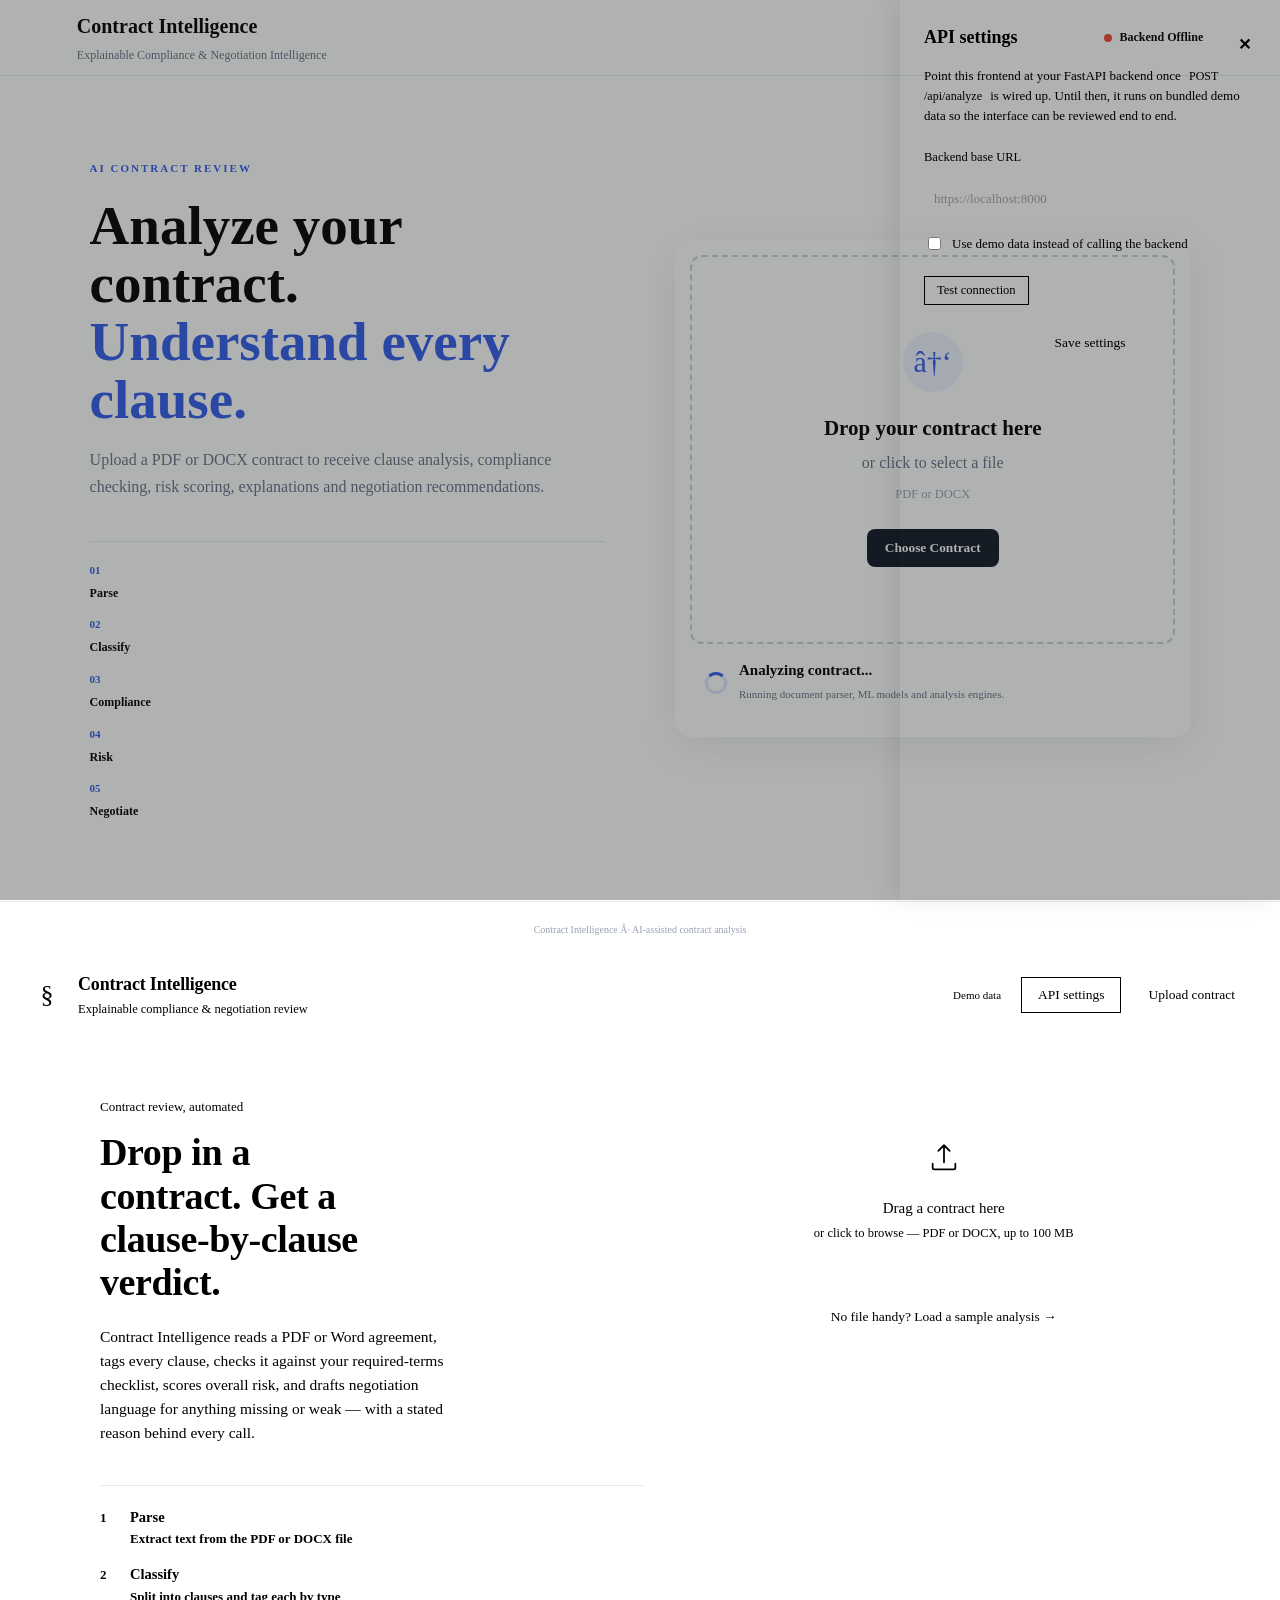
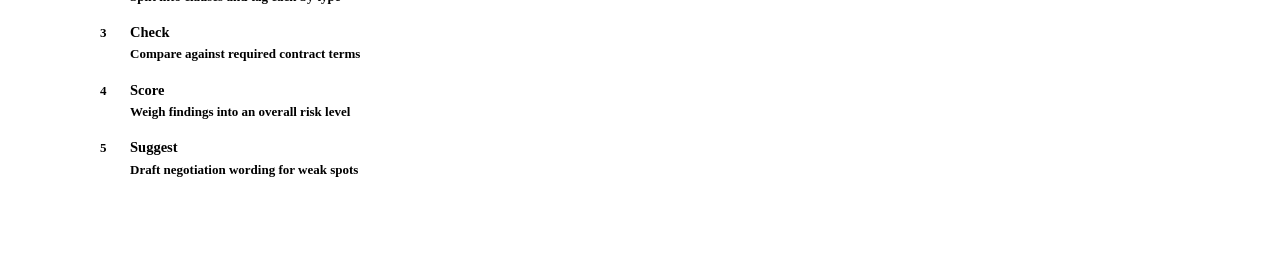
==== commit a7602b0b: "Fix frontend conflict markers" ====
--- a/index.html
+++ b/index.html
@@ -1,13 +1,9 @@
-<<<<<<< HEAD
-﻿<!DOCTYPE html>
-=======
 <!DOCTYPE html>
->>>>>>> 15b92ba76e4f02c8cc8e9c68848ebd3d980e6056
+<!DOCTYPE html>
 <html lang="en">
 <head>
 <meta charset="UTF-8">
 <meta name="viewport" content="width=device-width, initial-scale=1.0">
-<<<<<<< HEAD
 <title>Contract Intelligence</title>
 <link rel="stylesheet" href="style.css">
 </head>
@@ -248,7 +244,6 @@
 </body>
 </html>
 
-=======
 <title>Contract Intelligence — Explainable Compliance & Negotiation Review</title>
 <link rel="preconnect" href="https://fonts.googleapis.com">
 <link rel="preconnect" href="https://fonts.gstatic.com" crossorigin>
@@ -399,4 +394,3 @@
 <script src="app.js"></script>
 </body>
 </html>
->>>>>>> 15b92ba76e4f02c8cc8e9c68848ebd3d980e6056
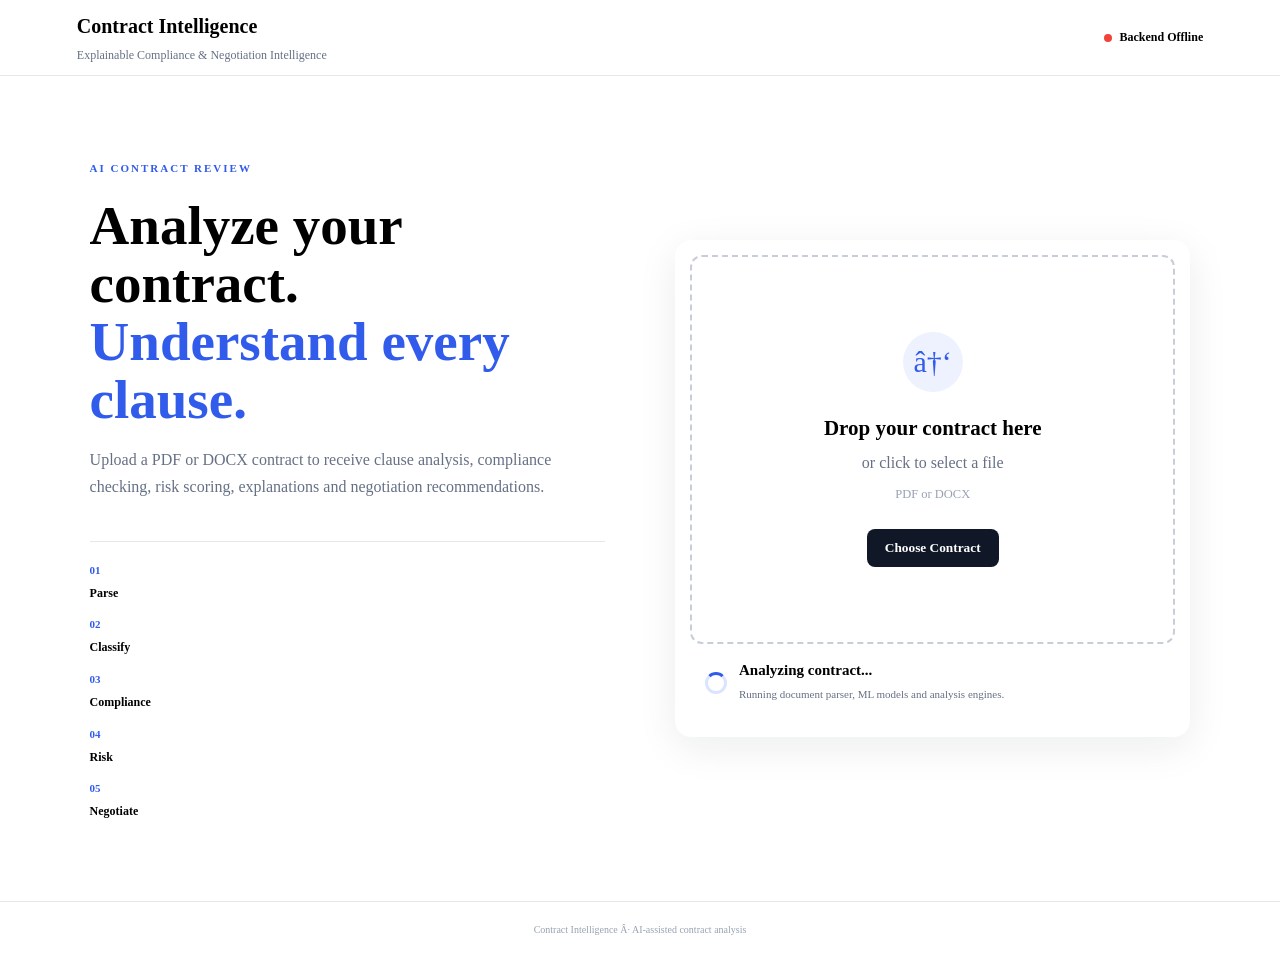
==== commit 26b1c353: "Restore working frontend" ====
--- a/index.html
+++ b/index.html
@@ -1,5 +1,4 @@
-<!DOCTYPE html>
-<!DOCTYPE html>
+﻿<!DOCTYPE html>
 <html lang="en">
 <head>
 <meta charset="UTF-8">
@@ -244,153 +243,3 @@
 </body>
 </html>
 
-<title>Contract Intelligence — Explainable Compliance & Negotiation Review</title>
-<link rel="preconnect" href="https://fonts.googleapis.com">
-<link rel="preconnect" href="https://fonts.gstatic.com" crossorigin>
-<link href="https://fonts.googleapis.com/css2?family=Fraunces:opsz,wght@9..144,400;9..144,500;9..144,600;9..144,700&family=IBM+Plex+Sans:wght@400;500;600&family=IBM+Plex+Mono:wght@400;500&display=swap" rel="stylesheet">
-<link rel="stylesheet" href="style.css">
-</head>
-<body>
-
-<header class="topbar">
-  <div class="brand">
-    <span class="brand-mark" aria-hidden="true">§</span>
-    <div class="brand-text">
-      <h1>Contract Intelligence</h1>
-      <p>Explainable compliance &amp; negotiation review</p>
-    </div>
-  </div>
-  <div class="topbar-actions">
-    <span id="mode-flag" class="mode-flag">Demo data</span>
-    <button id="btn-settings" class="btn btn-ghost" type="button">API settings</button>
-    <button id="btn-new-upload" class="btn btn-primary" type="button">Upload contract</button>
-  </div>
-</header>
-
-<!-- INTAKE / EMPTY STATE -->
-<main id="intake" class="intake">
-  <div class="intake-inner">
-    <div class="intake-copy">
-      <p class="intake-eyebrow">Contract review, automated</p>
-      <h2>Drop in a contract. Get a clause‑by‑clause verdict.</h2>
-      <p class="intake-lede">
-        Contract Intelligence reads a PDF or Word agreement, tags every clause,
-        checks it against your required‑terms checklist, scores overall risk,
-        and drafts negotiation language for anything missing or weak — with a
-        stated reason behind every call.
-      </p>
-
-      <ol class="pipeline">
-        <li><span class="pipeline-index">1</span><div><strong>Parse</strong><span>Extract text from the PDF or DOCX file</span></div></li>
-        <li><span class="pipeline-index">2</span><div><strong>Classify</strong><span>Split into clauses and tag each by type</span></div></li>
-        <li><span class="pipeline-index">3</span><div><strong>Check</strong><span>Compare against required contract terms</span></div></li>
-        <li><span class="pipeline-index">4</span><div><strong>Score</strong><span>Weigh findings into an overall risk level</span></div></li>
-        <li><span class="pipeline-index">5</span><div><strong>Suggest</strong><span>Draft negotiation wording for weak spots</span></div></li>
-      </ol>
-    </div>
-
-    <div class="intake-panel">
-      <div id="dropzone" class="dropzone" tabindex="0" role="button" aria-label="Upload a contract file">
-        <svg class="dropzone-icon" viewBox="0 0 48 48" fill="none" aria-hidden="true">
-          <path d="M24 6v24M24 6l-8 8M24 6l8 8" stroke="currentColor" stroke-width="2.5" stroke-linecap="round" stroke-linejoin="round"/>
-          <path d="M8 32v6a2 2 0 0 0 2 2h28a2 2 0 0 0 2-2v-6" stroke="currentColor" stroke-width="2.5" stroke-linecap="round" stroke-linejoin="round"/>
-        </svg>
-        <p class="dropzone-title">Drag a contract here</p>
-        <p class="dropzone-sub">or click to browse — PDF or DOCX, up to 100&nbsp;MB</p>
-      </div>
-      <button id="btn-try-demo" class="btn btn-text" type="button">No file handy? Load a sample analysis →</button>
-      <p id="intake-error" class="intake-error" hidden></p>
-    </div>
-  </div>
-</main>
-
-<!-- WORKBENCH -->
-<main id="workbench" class="workbench" hidden>
-
-  <div class="workbench-header">
-    <div>
-      <p class="workbench-filename" id="wb-filename">sample_contract.pdf</p>
-      <p class="workbench-meta" id="wb-meta">12 clauses detected · 8 required terms checked</p>
-    </div>
-    <button id="btn-reanalyze" class="btn btn-ghost btn-small" type="button">Analyze another file</button>
-  </div>
-
-  <div class="workbench-grid">
-
-    <!-- LEFT: clause index -->
-    <aside class="rail rail-index" aria-label="Clause index">
-      <h2 class="rail-title">Clause index</h2>
-      <ul id="clause-index" class="clause-index"></ul>
-    </aside>
-
-    <!-- CENTER: analysis feed -->
-    <section class="feed" aria-label="Compliance analysis">
-      <h2 class="rail-title">Analysis feed</h2>
-      <div id="feed-list" class="feed-list"></div>
-    </section>
-
-    <!-- RIGHT: risk + negotiation -->
-    <aside class="rail rail-summary" aria-label="Risk summary and negotiation priorities">
-
-      <div class="risk-card">
-        <h2 class="rail-title">Overall risk</h2>
-        <div class="risk-dial-wrap">
-          <svg id="risk-dial" viewBox="0 0 200 120" class="risk-dial" aria-hidden="true">
-            <path d="M20 110 A80 80 0 0 1 180 110" fill="none" stroke="#E4E0D3" stroke-width="14" stroke-linecap="round"/>
-            <path id="risk-dial-fill" d="M20 110 A80 80 0 0 1 180 110" fill="none" stroke="#96661A" stroke-width="14" stroke-linecap="round" stroke-dasharray="251.3" stroke-dashoffset="251.3"/>
-          </svg>
-          <div class="risk-dial-readout">
-            <span id="risk-score" class="risk-score">—</span>
-            <span id="risk-label" class="risk-label">—</span>
-          </div>
-        </div>
-        <p class="risk-note" id="risk-note">Score reflects weighted findings across all required terms.</p>
-      </div>
-
-      <div class="negotiation-card">
-        <h2 class="rail-title">Negotiation priorities</h2>
-        <ul id="negotiation-list" class="negotiation-list"></ul>
-      </div>
-
-    </aside>
-
-  </div>
-</main>
-
-<!-- CLAUSE DETAIL DRAWER (mobile) -->
-<div id="drawer-overlay" class="drawer-overlay" hidden></div>
-
-<!-- SETTINGS PANEL -->
-<div id="settings-panel" class="settings-panel" hidden>
-  <div class="settings-inner">
-    <div class="settings-head">
-      <h2>API settings</h2>
-      <button id="btn-close-settings" class="btn-icon" type="button" aria-label="Close">✕</button>
-    </div>
-    <p class="settings-copy">
-      Point this frontend at your FastAPI backend once
-      <code>POST /api/analyze</code> is wired up. Until then, it runs on
-      bundled demo data so the interface can be reviewed end to end.
-    </p>
-    <label class="settings-label" for="api-base-input">Backend base URL</label>
-    <input id="api-base-input" class="settings-input" type="text" placeholder="https://localhost:8000" autocomplete="off">
-    <label class="settings-checkbox">
-      <input type="checkbox" id="demo-toggle">
-      <span>Use demo data instead of calling the backend</span>
-    </label>
-
-    <div class="settings-row">
-      <button id="btn-test-connection" class="btn btn-ghost btn-small" type="button">Test connection</button>
-      <span id="connection-status" class="connection-status" aria-live="polite"></span>
-    </div>
-
-    <button id="btn-save-settings" class="btn btn-primary" type="button">Save settings</button>
-  </div>
-</div>
-
-<input type="file" id="file-input" accept=".pdf,.docx" hidden>
-
-<script src="mock-data.js"></script>
-<script src="app.js"></script>
-</body>
-</html>
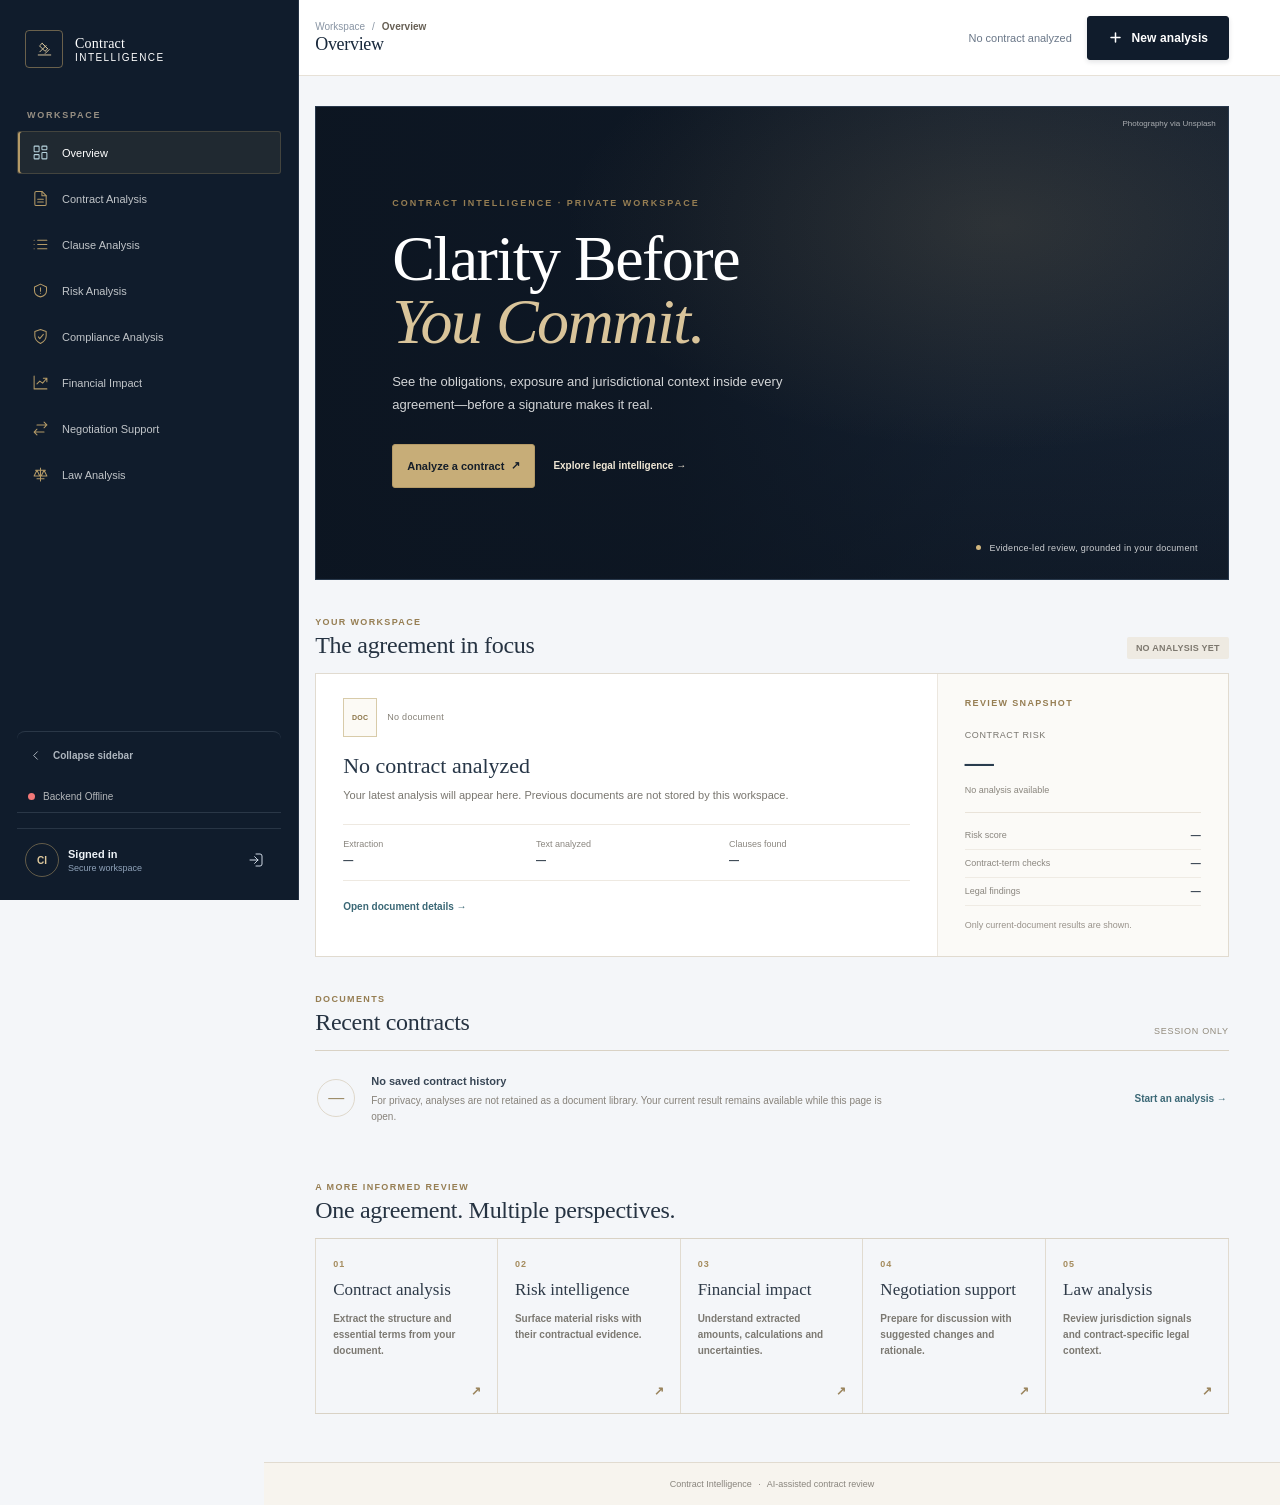
==== commit ecd8aff5: "Complete contract intelligence workspace Add authenticated contract analysis, OCR ingestion, legal c" ====
--- a/index.html
+++ b/index.html
@@ -1,245 +1,357 @@
-﻿<!DOCTYPE html>
+<!DOCTYPE html>
 <html lang="en">
 <head>
-<meta charset="UTF-8">
-<meta name="viewport" content="width=device-width, initial-scale=1.0">
-<title>Contract Intelligence</title>
-<link rel="stylesheet" href="style.css">
+    <meta charset="UTF-8">
+    <meta name="viewport" content="width=device-width, initial-scale=1.0">
+    <meta name="theme-color" content="#101c2c">
+    <meta name="description" content="Evidence-led contract intelligence for confident business decisions.">
+    <title>Contract Intelligence</title>
+    <link rel="stylesheet" href="style.css">
 </head>
-
-<body>
-
-<header>
-    <div>
-        <h1>Contract Intelligence</h1>
-        <p>Explainable Compliance & Negotiation Intelligence</p>
-    </div>
-
-    <div class="backend-status">
-        <span id="statusDot"></span>
-        <span id="statusText">Checking backend...</span>
-    </div>
-</header>
-
-<main>
-
-<section id="uploadPage">
-
-    <div class="hero">
-        <div>
-            <span class="eyebrow">AI CONTRACT REVIEW</span>
-
-            <h2>
-                Analyze your contract.
-                <span>Understand every clause.</span>
-            </h2>
-
-            <p>
-                Upload a PDF or DOCX contract to receive clause analysis,
-                compliance checking, risk scoring, explanations and
-                negotiation recommendations.
-            </p>
-
-            <div class="pipeline">
-                <div><b>01</b><span>Parse</span></div>
-                <div><b>02</b><span>Classify</span></div>
-                <div><b>03</b><span>Compliance</span></div>
-                <div><b>04</b><span>Risk</span></div>
-                <div><b>05</b><span>Negotiate</span></div>
-            </div>
-        </div>
-
-        <div class="upload-card">
-
-            <div id="dropZone">
-
-                <div class="upload-icon">â†‘</div>
-
-                <h3>Drop your contract here</h3>
-
-                <p>or click to select a file</p>
-
-                <small>PDF or DOCX</small>
-
-                <button id="chooseBtn">
-                    Choose Contract
+<body class="dashboard-body">
+    <div class="app-shell">
+        <aside id="sidebar" class="sidebar" aria-label="Main navigation">
+            <a class="sidebar-brand" href="#overview" aria-label="Contract Intelligence overview">
+                <span class="sidebar-mark" aria-hidden="true">
+                    <svg viewBox="0 0 32 32" focusable="false"><path d="M8 23h16M10 19l8-8m-5-3 7 7m-10-4 3-3 7 7-3 3zM17 21l5-5" /></svg>
+                </span>
+                <span class="sidebar-brand-text">Contract <b>Intelligence</b></span>
+            </a>
+
+            <div class="sidebar-label">WORKSPACE</div>
+            <nav id="primaryNavigation" class="sidebar-nav">
+                <a class="nav-link" href="#overview" data-page="overview">
+                    <span class="nav-icon" aria-hidden="true"><svg viewBox="0 0 24 24"><rect x="3" y="3" width="7" height="8" rx="1"/><rect x="14" y="3" width="7" height="5" rx="1"/><rect x="14" y="12" width="7" height="9" rx="1"/><rect x="3" y="15" width="7" height="6" rx="1"/></svg></span><span>Overview</span>
+                </a>
+                <a class="nav-link" href="#contract-analysis" data-page="contract-analysis">
+                    <span class="nav-icon" aria-hidden="true"><svg viewBox="0 0 24 24"><path d="M14 2H6a2 2 0 0 0-2 2v16a2 2 0 0 0 2 2h12a2 2 0 0 0 2-2V8z"/><path d="M14 2v6h6M8 13h8M8 17h8"/></svg></span><span>Contract Analysis</span>
+                </a>
+                <a class="nav-link" href="#clause-analysis" data-page="clause-analysis">
+                    <span class="nav-icon" aria-hidden="true"><svg viewBox="0 0 24 24"><path d="M8 6h13M8 12h13M8 18h13M3 6h.01M3 12h.01M3 18h.01"/></svg></span><span>Clause Analysis</span>
+                </a>
+                <a class="nav-link" href="#risk-analysis" data-page="risk-analysis">
+                    <span class="nav-icon" aria-hidden="true"><svg viewBox="0 0 24 24"><path d="M12 3 3.5 7v5c0 5 3.6 8 8.5 9 4.9-1 8.5-4 8.5-9V7z"/><path d="M12 8v5m0 3h.01"/></svg></span><span>Risk Analysis</span>
+                </a>
+                <a class="nav-link" href="#compliance-analysis" data-page="compliance-analysis">
+                    <span class="nav-icon" aria-hidden="true"><svg viewBox="0 0 24 24"><path d="M9 12.5 11 15l5-6M12 22s8-4 8-11V5l-8-3-8 3v6c0 7 8 11 8 11z"/></svg></span><span>Compliance Analysis</span>
+                </a>
+                <a class="nav-link" href="#financial-impact" data-page="financial-impact">
+                    <span class="nav-icon" aria-hidden="true"><svg viewBox="0 0 24 24"><path d="M3 3v18h18M7 14l4-4 4 3 6-7M16 6h5v5"/></svg></span><span>Financial Impact</span>
+                </a>
+                <a class="nav-link" href="#negotiation-support" data-page="negotiation-support">
+                    <span class="nav-icon" aria-hidden="true"><svg viewBox="0 0 24 24"><path d="M7 7h14m0 0-4-4m4 4-4 4M17 17H3m0 0 4 4m-4-4 4-4"/></svg></span><span>Negotiation Support</span>
+                </a>
+                <a class="nav-link" href="#law-analysis" data-page="law-analysis">
+                    <span class="nav-icon" aria-hidden="true"><svg viewBox="0 0 24 24"><path d="M12 3v18M5 6h14M7 6l-4 8h8L7 6zm10 0-4 8h8l-4-8zM7 18h10"/></svg></span><span>Law Analysis</span>
+                </a>
+            </nav>
+
+            <div class="sidebar-bottom">
+                <button id="sidebarCollapse" class="sidebar-collapse" type="button" aria-label="Collapse navigation" title="Collapse navigation">
+                    <svg viewBox="0 0 24 24" aria-hidden="true"><path d="m15 18-6-6 6-6"/></svg><span>Collapse sidebar</span>
                 </button>
-
-                <input
-                    type="file"
-                    id="fileInput"
-                    accept=".pdf,.docx"
-                    hidden
-                >
-
-            </div>
-
-            <div id="loading" class="loading" hidden>
-                <div class="spinner"></div>
-                <div>
-                    <b>Analyzing contract...</b>
-                    <p>Running document parser, ML models and analysis engines.</p>
+                <div class="sidebar-status">
+                    <span id="statusDot" class="status-dot"></span>
+                    <span id="statusText">Checking backend...</span>
+                </div>
+                <div class="sidebar-user">
+                    <span class="user-avatar" aria-hidden="true">CI</span>
+                    <span class="sidebar-user-copy"><b id="profileName">Signed in</b><small>Secure workspace</small></span>
+                    <button id="logoutBtn" class="icon-button logout-button" type="button" aria-label="Sign out" title="Sign out">
+                        <svg viewBox="0 0 24 24" aria-hidden="true"><path d="M10 17l5-5-5-5m5 5H3"/><path d="M12 3h6a3 3 0 0 1 3 3v12a3 3 0 0 1-3 3h-6"/></svg>
+                    </button>
                 </div>
             </div>
-
-            <div id="error" class="error" hidden></div>
-
+        </aside>
+
+        <div id="sidebarBackdrop" class="sidebar-backdrop" hidden></div>
+
+        <div class="workspace">
+            <header class="topbar">
+                <div class="topbar-left">
+                    <button id="sidebarToggle" class="icon-button sidebar-toggle" type="button" aria-label="Open navigation" aria-expanded="false">
+                        <svg viewBox="0 0 24 24" aria-hidden="true"><path d="M4 6h16M4 12h16M4 18h16"/></svg>
+                    </button>
+                    <div>
+                        <div class="breadcrumb"><span>Workspace</span><span aria-hidden="true">/</span><b id="pageBreadcrumb">Overview</b></div>
+                        <h1 id="pageTitle">Overview</h1>
+                    </div>
+                </div>
+                <div class="topbar-actions">
+                    <span id="topbarContractName" class="topbar-contract">No contract analyzed</span>
+                    <button id="topbarUpload" class="primary-button topbar-action-button" type="button">
+                        <svg viewBox="0 0 20 20" aria-hidden="true"><path d="M10 4v12M4 10h12"/></svg>
+                        <span>New analysis</span>
+                    </button>
+                </div>
+            </header>
+
+            <main id="mainContent" class="main-content">
+                <section id="overviewPage" class="app-page" data-page-container="overview" aria-labelledby="overviewHeading">
+                    <section class="overview-hero" aria-labelledby="overviewHeading">
+                        <div class="overview-hero-shade"></div>
+                        <div class="overview-hero-copy">
+                            <p class="eyebrow">CONTRACT INTELLIGENCE · PRIVATE WORKSPACE</p>
+                            <h2 id="overviewHeading">Clarity Before<br><em>You Commit.</em></h2>
+                            <p>See the obligations, exposure and jurisdictional context inside every agreement—before a signature makes it real.</p>
+                            <div class="hero-actions">
+                                <button class="primary-button hero-primary" type="button" data-navigate="contract-analysis">
+                                    Analyze a contract <span aria-hidden="true">↗</span>
+                                </button>
+                                <button class="hero-secondary" type="button" data-navigate="law-analysis">
+                                    Explore legal intelligence <span aria-hidden="true">→</span>
+                                </button>
+                            </div>
+                        </div>
+                        <div class="hero-annotation"><span></span> Evidence-led review, grounded in your document</div>
+                        <a class="image-credit" href="https://images.unsplash.com/photo-1589829545856-d10d557cf95f?auto=format&amp;fit=crop&amp;w=2200&amp;q=85" target="_blank" rel="noopener noreferrer">Photography via Unsplash</a>
+                    </section>
+
+                    <section class="overview-section" aria-labelledby="overviewSnapshotHeading">
+                        <div class="overview-section-heading">
+                            <div><p class="eyebrow">YOUR WORKSPACE</p><h3 id="overviewSnapshotHeading">The agreement in focus</h3></div>
+                            <span id="overviewDocumentStatus" class="status-pill status-muted">No analysis yet</span>
+                        </div>
+                        <div class="overview-snapshot">
+                            <article class="snapshot-document">
+                                <div class="snapshot-kicker"><span class="document-glyph" aria-hidden="true">DOC</span><span id="overviewContractType">No document</span></div>
+                                <h4 id="fileName">No contract analyzed</h4>
+                                <p id="fileInfo">Your latest analysis will appear here. Previous documents are not stored by this workspace.</p>
+                                <div class="snapshot-details">
+                                    <div><span>Extraction</span><b id="overviewExtraction">—</b></div>
+                                    <div><span>Text analyzed</span><b id="textLength">—</b></div>
+                                    <div><span>Clauses found</span><b id="clauseCount">—</b></div>
+                                </div>
+                                <div id="analysisWarnings" class="analysis-warnings" hidden></div>
+                                <button class="text-button" type="button" data-navigate="contract-analysis">Open document details <span aria-hidden="true">→</span></button>
+                            </article>
+                            <article class="snapshot-intelligence">
+                                <p class="eyebrow">REVIEW SNAPSHOT</p>
+                                <div class="snapshot-risk">
+                                    <span class="snapshot-risk-label">Contract risk</span>
+                                    <strong id="overallRisk" class="metric-value">—</strong>
+                                    <small id="riskModel">No analysis available</small>
+                                </div>
+                                <div class="snapshot-rule"></div>
+                                <div class="snapshot-detail-row"><span>Risk score</span><b id="riskScore">—</b></div>
+                                <div class="snapshot-detail-row"><span>Contract-term checks</span><b id="compliance">—</b></div>
+                                <div class="snapshot-detail-row"><span>Legal findings</span><b id="overviewLegalCount">—</b></div>
+                                <p id="complianceModel" class="snapshot-footnote">Only current-document results are shown.</p>
+                            </article>
+                        </div>
+                    </section>
+
+                    <section class="overview-section recent-section" aria-labelledby="recentHeading">
+                        <div class="overview-section-heading">
+                            <div><p class="eyebrow">DOCUMENTS</p><h3 id="recentHeading">Recent contracts</h3></div>
+                            <span class="not-stored-label">Session only</span>
+                        </div>
+                        <div id="recentContracts" class="recent-contracts">
+                            <div id="recentEmpty" class="recent-empty">
+                                <span class="recent-empty-mark" aria-hidden="true">—</span>
+                                <div><b>No saved contract history</b><p>For privacy, analyses are not retained as a document library. Your current result remains available while this page is open.</p></div>
+                                <button class="text-button" type="button" data-navigate="contract-analysis">Start an analysis <span aria-hidden="true">→</span></button>
+                            </div>
+                            <button id="recentCurrent" class="recent-current" type="button" data-navigate="contract-analysis" hidden>
+                                <span class="document-glyph" aria-hidden="true">DOC</span>
+                                <span><b id="recentContractName">Current contract</b><small id="recentContractMeta">Latest analysis in this session</small></span>
+                                <span class="recent-open">View <span aria-hidden="true">→</span></span>
+                            </button>
+                        </div>
+                    </section>
+
+                    <section class="overview-section intelligence-section" aria-labelledby="modulesHeading">
+                        <div class="overview-section-heading">
+                            <div><p class="eyebrow">A MORE INFORMED REVIEW</p><h3 id="modulesHeading">One agreement. Multiple perspectives.</h3></div>
+                        </div>
+                        <div class="feature-grid">
+                            <button class="feature-card" type="button" data-navigate="contract-analysis"><span class="feature-index">01</span><span class="feature-title">Contract analysis</span><span class="feature-copy">Extract the structure and essential terms from your document.</span><span class="feature-arrow">↗</span></button>
+                            <button class="feature-card" type="button" data-navigate="risk-analysis"><span class="feature-index">02</span><span class="feature-title">Risk intelligence</span><span class="feature-copy">Surface material risks with their contractual evidence.</span><span class="feature-arrow">↗</span></button>
+                            <button class="feature-card" type="button" data-navigate="financial-impact"><span class="feature-index">03</span><span class="feature-title">Financial impact</span><span class="feature-copy">Understand extracted amounts, calculations and uncertainties.</span><span class="feature-arrow">↗</span></button>
+                            <button class="feature-card" type="button" data-navigate="negotiation-support"><span class="feature-index">04</span><span class="feature-title">Negotiation support</span><span class="feature-copy">Prepare for discussion with suggested changes and rationale.</span><span class="feature-arrow">↗</span></button>
+                            <button class="feature-card feature-card-law" type="button" data-navigate="law-analysis"><span class="feature-index">05</span><span class="feature-title">Law analysis</span><span class="feature-copy">Review jurisdiction signals and contract-specific legal context.</span><span class="feature-arrow">↗</span></button>
+                        </div>
+                    </section>
+                </section>
+
+                <section id="contractAnalysisPage" class="app-page" data-page-container="contract-analysis" aria-labelledby="contractAnalysisHeading" hidden>
+                    <div class="page-heading">
+                        <p class="eyebrow">DOCUMENT INGESTION</p>
+                        <h2 id="contractAnalysisHeading">Contract Analysis</h2>
+                        <p class="page-lede">Upload the original PDF or DOCX. Extraction, clause discovery, and all analysis modules run together.</p>
+                    </div>
+
+                    <section id="uploadPage" class="surface-card upload-workspace">
+                        <div class="upload-copy">
+                            <span class="upload-icon" aria-hidden="true">↑</span>
+                            <h3>Start with a contract</h3>
+                            <p>Text PDFs and DOCX files are supported. Scanned PDFs use OCR when the required system tools are configured.</p>
+                            <div class="upload-file-types"><span>PDF</span><span>DOCX</span><span>Up to 100 MB</span></div>
+                        </div>
+                        <div class="upload-card">
+                            <div id="dropZone" tabindex="0" role="button" aria-label="Choose or drop a PDF or DOCX contract">
+                                <div class="upload-icon-small" aria-hidden="true">↑</div>
+                                <h3>Drop your contract here</h3>
+                                <p>or choose a file from your device</p>
+                            </div>
+                            <button id="chooseBtn" class="primary-button choose-contract-button" type="button">Choose contract</button>
+                            <input type="file" id="fileInput" accept=".pdf,.docx,application/pdf,application/vnd.openxmlformats-officedocument.wordprocessingml.document" hidden>
+                            <div id="selectedFile" class="selected-file" hidden>
+                                <span class="document-glyph" aria-hidden="true">DOC</span>
+                                <span><b id="selectedFileName">Selected contract</b><small id="selectedFileMeta">Ready to analyze</small></span>
+                                <button id="clearSelectedFile" class="clear-file" type="button" aria-label="Remove selected contract">Remove</button>
+                            </div>
+                            <button id="analyzeBtn" class="primary-button analyze-button" type="button" disabled>
+                                Analyze selected contract <span aria-hidden="true">↗</span>
+                            </button>
+                            <div id="loading" class="loading" hidden aria-live="polite">
+                                <div class="spinner" aria-hidden="true"></div>
+                                <div class="loading-copy"><b>Analyzing your contract</b><p>Extracting text and running the configured analysis modules.</p>
+                                    <div class="analysis-skeleton" aria-hidden="true"><span></span><span></span><span></span></div>
+                                </div>
+                            </div>
+                            <div id="error" class="error" role="alert" hidden></div>
+                        </div>
+                    </section>
+
+                    <section id="resultsPage" class="surface-card extraction-summary" hidden>
+                        <div class="section-heading">
+                            <div><p class="eyebrow">LATEST EXTRACTION</p><h3 id="extractionTitle">Document details</h3></div>
+                            <span id="extractionStatus" class="status-pill status-success">Analysis complete</span>
+                        </div>
+                        <div class="document-facts">
+                            <div><span>Contract type</span><b id="extractionContractType">—</b></div>
+                            <div><span>Text extracted</span><b id="extractionCharacters">—</b></div>
+                            <div><span>Extraction method</span><b id="extractionMethod">—</b></div>
+                        </div>
+                        <p id="extractionWarnings" class="muted-copy"></p>
+                        <button id="newContract" class="secondary-button" type="button">Analyze another contract</button>
+                        <details class="raw-details">
+                            <summary>View complete API response</summary>
+                            <div class="raw-header"><p class="muted-copy">POST /api/analyze</p><button id="copyBtn" class="secondary-button" type="button">Copy JSON</button></div>
+                            <pre id="rawOutput"></pre>
+                        </details>
+                    </section>
+                </section>
+
+                <section id="clausesPage" class="app-page" data-page-container="clause-analysis" aria-labelledby="clausesHeading" hidden>
+                    <div class="page-heading"><p class="eyebrow">DOCUMENT STRUCTURE</p><h2 id="clausesHeading">Clause Analysis</h2><p class="page-lede">Extracted contract passages and the classifier output returned for this document.</p></div>
+                    <section class="surface-card">
+                        <div class="filter-row">
+                            <label>Search clauses<input id="clauseSearch" type="search" placeholder="Search text or heading"></label>
+                            <label>Category<select id="clauseCategoryFilter"><option value="">All categories</option></select></label>
+                        </div>
+                        <p id="clausesEmpty" class="empty-state">Analyze a contract to see extracted clauses here.</p>
+                        <div id="clauses" class="cards"></div>
+                    </section>
+                </section>
+
+                <section id="riskPage" class="app-page" data-page-container="risk-analysis" aria-labelledby="riskHeading" hidden>
+                    <div class="page-heading"><p class="eyebrow">CONTRACT EXPOSURE</p><h2 id="riskHeading">Risk Analysis</h2><p class="page-lede">Risk scores and explanations from the existing contract risk engine. This is separate from legal analysis.</p></div>
+                    <div class="risk-summary-row">
+                        <article class="surface-card risk-summary-card"><span class="metric-label">Overall risk</span><strong id="riskPageLevel">—</strong><small id="riskPageScore">No analysis available</small></article>
+                        <article class="surface-card risk-summary-card"><span id="riskPageModelLabel" class="metric-label">Assessment basis</span><strong id="riskPageModel">—</strong><small id="riskPageConfidence">Not available</small></article>
+                    </div>
+                    <section class="surface-card">
+                        <div class="section-heading"><div><h3>Risk findings and explanations</h3><p class="muted-copy">Recommendations are the existing rule-based explanations, not legal conclusions.</p></div>
+                            <div class="filter-row risk-filters">
+                                <label>Category<select id="riskCategoryFilter"><option value="">All categories</option></select></label>
+                                <label>Severity<select id="riskSeverityFilter"><option value="">All severities</option></select></label>
+                            </div>
+                        </div>
+                        <p id="riskEmpty" class="empty-state">Analyze a contract to see risk findings here.</p>
+                        <div id="explanations" class="cards"></div>
+                    </section>
+                </section>
+
+                <section id="compliancePage" class="app-page" data-page-container="compliance-analysis" aria-labelledby="complianceHeading" hidden>
+                    <div class="page-heading"><p class="eyebrow">CONTRACT TERMS CHECK</p><h2 id="complianceHeading">Compliance Analysis</h2><p class="page-lede">Presence checks for the contractual terms configured in the existing engine. “Present” is not confirmation of legal or regulatory compliance.</p></div>
+                    <section class="surface-card">
+                        <div class="filter-row">
+                            <label>Search findings<input id="complianceSearch" type="search" placeholder="Search clause or evidence"></label>
+                            <label>Status<select id="complianceStatusFilter"><option value="">All statuses</option></select></label>
+                        </div>
+                        <p id="complianceEmpty" class="empty-state">Analyze a contract to see contractual-term checks here.</p>
+                        <div class="table-container"><table><thead><tr><th>Term</th><th>Status</th><th>Risk</th><th>Requirement</th><th>Explanation and contract evidence</th></tr></thead><tbody id="complianceTable"></tbody></table></div>
+                    </section>
+                </section>
+
+                <section id="financialPage" class="app-page" data-page-container="financial-impact" aria-labelledby="financialHeading" hidden>
+                    <div class="page-heading"><p class="eyebrow">MONETARY TERMS</p><h2 id="financialHeading">Financial Impact</h2><p class="page-lede">Evidence-linked financial terms, calculations, and uncertainty from the existing financial impact engine.</p></div>
+                    <div id="financialUnavailable" class="empty-state">Analyze a contract to see financial impact results here.</div>
+                    <div id="financialContent" hidden>
+                        <div class="metric-grid financial-metrics">
+                            <article class="metric-card"><span class="metric-label">Financial risk</span><strong id="financialRisk" class="metric-value">—</strong><small id="financialRiskReason">—</small></article>
+                            <article class="metric-card"><span class="metric-label">Contract value</span><strong id="financialContractValue" class="metric-value">—</strong><small>Only when stated and extracted</small></article>
+                            <article class="metric-card"><span class="metric-label">Calculated exposure</span><strong id="financialExposure" class="metric-value">—</strong><small id="financialExposureRatio">—</small></article>
+                            <article class="metric-card"><span class="metric-label">Terms detected</span><strong id="financialTermCount" class="metric-value">—</strong><small>From uploaded contract text</small></article>
+                        </div>
+                        <section class="surface-card"><h3>Financial terms and evidence</h3><p id="financialItemsEmpty" class="empty-state" hidden>No financial terms were returned by the analysis engine.</p><div id="financialItems" class="financial-list"></div></section>
+                        <section class="surface-card"><h3>Calculations and scenarios</h3><div id="financialCalculations" class="financial-list"></div></section>
+                        <section class="surface-card"><h3>Uncertainties and limitations</h3><div id="financialUncertainties" class="financial-list"></div></section>
+                    </div>
+                </section>
+
+                <section id="negotiationPage" class="app-page" data-page-container="negotiation-support" aria-labelledby="negotiationHeading" hidden>
+                    <div class="page-heading"><p class="eyebrow">CONTRACT DISCUSSION</p><h2 id="negotiationHeading">Negotiation Support</h2><p class="page-lede">Existing negotiation recommendations and proposed wording tied to the contract-term review.</p></div>
+                    <section class="surface-card">
+                        <p id="negotiationsEmpty" class="empty-state">Analyze a contract to see negotiation recommendations here.</p>
+                        <div id="negotiations" class="cards"></div>
+                    </section>
+                </section>
+
+                <section id="lawPage" class="app-page" data-page-container="law-analysis" aria-labelledby="lawPageHeading" hidden>
+                    <div class="page-heading"><p class="eyebrow">CONTRACT-SPECIFIC LEGAL CONTEXT</p><h2 id="lawPageHeading">Law Analysis</h2><p class="page-lede">Jurisdiction and company context drawn from the same uploaded contract. This evidence-based review is informational, not legal advice.</p></div>
+                    <section id="lawAnalysisSection" class="surface-card law-panel">
+                        <div class="law-heading">
+                            <div><p class="eyebrow">CROSS-BORDER CONTRACT CONTEXT</p><h3>Law & jurisdiction intelligence</h3><p class="description">Contract-specific signals, organized for careful review—not a legal determination.</p></div>
+                            <span id="lawAnalysisBadge" class="badge medium">Awaiting analysis</span>
+                        </div>
+                        <div id="lawLoading" class="law-state" hidden>Law Analysis is being generated from the uploaded contract.</div>
+                        <div id="lawEmpty" class="law-state">Analyze a contract to see evidence-based law findings here.</div>
+                        <div id="lawError" class="law-state law-error" role="alert" hidden></div>
+                        <div id="lawContent" hidden>
+                            <p class="law-disclaimer">Informational contract-text analysis, not legal advice. A portal link is not confirmation that a specific legal provision was checked.</p>
+                            <div class="law-subnav" role="tablist" aria-label="Law Analysis sections">
+                                <button id="lawTabOverview" type="button" role="tab" aria-selected="true" aria-controls="lawPanelOverview" data-law-tab="overview">Jurisdiction overview</button>
+                                <button type="button" role="tab" aria-selected="false" aria-controls="lawPanelCompanies" data-law-tab="companies" tabindex="-1">Company boundaries</button>
+                                <button type="button" role="tab" aria-selected="false" aria-controls="lawPanelFindings" data-law-tab="findings" tabindex="-1">Legal findings</button>
+                                <button type="button" role="tab" aria-selected="false" aria-controls="lawPanelMissing" data-law-tab="missing" tabindex="-1">Missing protections</button>
+                                <button type="button" role="tab" aria-selected="false" aria-controls="lawPanelSources" data-law-tab="sources" tabindex="-1">Official sources</button>
+                            </div>
+                            <section id="lawPanelOverview" class="law-subsection law-tab-panel" role="tabpanel" aria-labelledby="lawTabOverview" data-law-panel="overview">
+                                <div class="law-panel-heading"><div><span class="law-section-index">01 / JURISDICTION MAP</span><h3>Where this agreement connects</h3></div></div>
+                                <div class="jurisdiction-controls">
+                                    <label for="lawJurisdictionOverview">Contract-linked jurisdiction<select id="lawJurisdictionOverview"><option value="">All identified context</option></select></label>
+                                    <p id="lawJurisdictionStatus">Only jurisdictions supported by contract evidence are listed.</p>
+                                </div>
+                                <div id="lawCountrySummary" class="law-country-summary"></div>
+                                <div id="lawOverview" class="law-overview"></div>
+                            </section>
+                            <section id="lawPanelCompanies" class="law-subsection law-tab-panel" role="tabpanel" aria-label="Company legal boundaries" data-law-panel="companies" hidden><div class="law-panel-heading"><div><span class="law-section-index">02 / THE PARTIES</span><h3>Company boundaries & obligations</h3></div></div><div id="lawCompanies" class="law-company-grid"></div></section>
+                            <section id="lawPanelFindings" class="law-subsection law-tab-panel" role="tabpanel" aria-label="Legal findings" data-law-panel="findings" hidden>
+                                <div class="law-panel-heading"><div><span class="law-section-index">03 / CLAUSE-LEVEL REVIEW</span><h3>Legal findings</h3></div></div>
+                                <p id="lawSourceNotice" class="description"></p>
+                                <div class="law-filters">
+                                    <label>Search findings<input id="lawSearch" type="search" placeholder="Search parties, evidence or actions"></label>
+                                    <label>Company<select id="lawPartyFilter"><option value="">All companies</option></select></label>
+                                    <label>Jurisdiction<select id="lawJurisdictionFilter"><option value="">All jurisdictions</option></select></label>
+                                    <label>Topic<select id="lawTopicFilter"><option value="">All topics</option></select></label>
+                                    <label>Severity<select id="lawSeverityFilter"><option value="">All severities</option></select></label>
+                                </div>
+                                <p id="lawNoFindings" class="law-state" hidden>No findings match these filters.</p>
+                                <div id="lawFindings" class="law-finding-list"></div>
+                            </section>
+                            <section id="lawPanelMissing" class="law-subsection law-tab-panel" role="tabpanel" aria-label="Missing protections" data-law-panel="missing" hidden><div class="law-panel-heading"><div><span class="law-section-index">04 / OPEN QUESTIONS</span><h3>Missing protections & questions</h3></div></div><p class="description">Items inferred from missing or ambiguous contract text. They are review prompts, not findings of legal non-compliance.</p><div id="lawIssues" class="law-issues"></div></section>
+                            <section id="lawPanelSources" class="law-subsection law-tab-panel" role="tabpanel" aria-label="Official legal sources" data-law-panel="sources" hidden><div class="law-panel-heading"><div><span class="law-section-index">05 / RESEARCH STARTING POINTS</span><h3>Official legal-source portals</h3></div></div><p class="description">Country context is shown only when supported by contract evidence. Portal links are research starting points; specific provisions remain unverified unless explicitly stated otherwise.</p><div id="lawSources" class="law-source-list"></div></section>
+                        </div>
+                    </section>
+                </section>
+            </main>
+            <footer class="app-footer">Contract Intelligence <span>·</span> AI-assisted contract review</footer>
         </div>
     </div>
-
-</section>
-
-
-<section id="resultsPage" hidden>
-
-    <div class="results-header">
-
-        <div>
-            <span class="eyebrow">ANALYSIS COMPLETE</span>
-            <h2 id="fileName">Contract Analysis</h2>
-            <p id="fileInfo"></p>
-        </div>
-
-        <button id="newContract" class="secondary">
-            Analyze Another
-        </button>
-
-    </div>
-
-
-    <div class="summary">
-
-        <div class="summary-card">
-            <label>Overall Risk</label>
-            <strong id="overallRisk">â€”</strong>
-            <small id="riskModel">â€”</small>
-        </div>
-
-        <div class="summary-card">
-            <label>Risk Score</label>
-            <strong id="riskScore">â€”</strong>
-            <small>Weighted risk findings</small>
-        </div>
-
-        <div class="summary-card">
-            <label>Compliance</label>
-            <strong id="compliance">â€”</strong>
-            <small id="complianceModel">â€”</small>
-        </div>
-
-        <div class="summary-card">
-            <label>Clauses Detected</label>
-            <strong id="clauseCount">â€”</strong>
-            <small id="textLength">â€”</small>
-        </div>
-
-    </div>
-
-
-    <div class="tabs">
-        <a href="#complianceSection">Compliance</a>
-        <a href="#clauseSection">Clauses</a>
-        <a href="#explanationSection">Explainability</a>
-        <a href="#negotiationSection">Negotiation</a>
-        <a href="#rawSection">API Output</a>
-    </div>
-
-
-    <section id="complianceSection" class="panel">
-
-        <h3>01. Compliance Review</h3>
-        <p class="description">
-            Required contractual terms detected in the uploaded contract.
-        </p>
-
-        <div class="table-container">
-
-            <table>
-
-                <thead>
-                    <tr>
-                        <th>Clause</th>
-                        <th>Status</th>
-                        <th>Risk</th>
-                        <th>Requirement</th>
-                        <th>Contract Evidence</th>
-                    </tr>
-                </thead>
-
-                <tbody id="complianceTable"></tbody>
-
-            </table>
-
-        </div>
-
-    </section>
-
-
-    <section id="clauseSection" class="panel">
-
-        <h3>02. Clause Analysis</h3>
-        <p class="description">
-            TinyBERT clause classification and confidence.
-        </p>
-
-        <div id="clauses" class="cards"></div>
-
-    </section>
-
-
-    <section id="explanationSection" class="panel">
-
-        <h3>03. Explainability</h3>
-        <p class="description">
-            Explanation behind each compliance and risk finding.
-        </p>
-
-        <div id="explanations" class="cards"></div>
-
-    </section>
-
-
-    <section id="negotiationSection" class="panel">
-
-        <h3>04. Negotiation Intelligence</h3>
-        <p class="description">
-            Recommended negotiation actions and suggested wording.
-        </p>
-
-        <div id="negotiations" class="cards"></div>
-
-    </section>
-
-
-    <section id="rawSection" class="panel">
-
-        <div class="raw-header">
-            <div>
-                <h3>05. Complete API Output</h3>
-                <p class="description">
-                    Full response received from POST /api/analyze.
-                </p>
-            </div>
-
-            <button id="copyBtn" class="secondary">
-                Copy JSON
-            </button>
-        </div>
-
-        <pre id="rawOutput"></pre>
-
-    </section>
-
-</section>
-
-</main>
-
-<footer>
-Contract Intelligence Â· AI-assisted contract analysis
-</footer>
-
-<script src="app.js"></script>
-
+    <div id="toastRegion" class="toast-region" role="status" aria-live="polite" aria-atomic="true"></div>
+    <script src="app.js"></script>
 </body>
 </html>
-
--- a/style.css
+++ b/style.css
@@ -1,4 +1,3 @@
-<<<<<<< HEAD
 @'
 * {
     box-sizing: border-box;
@@ -523,651 +522,3104 @@
     }
 
 }
-'@ | Set-Content style.css -Encoding UTF8
 .loading[hidden] { display: none !important; }
-=======
-/* ---------------------------------------------------------------
-   Contract Intelligence — design tokens
-   A contract-review "workbench" aesthetic: paper surfaces, ledger
-   ink, hairline rules. Risk colour is the only expressive colour
-   and it is always functional (High / Medium / Low), never decorative.
------------------------------------------------------------------- */
-
-:root{
-  --paper: #EDEAE1;
-  --surface: #FFFFFF;
-  --surface-sunken: #F5F3EC;
-
-  --ink: #1F2320;
-  --ink-muted: #5B5F58;
-  --ink-faint: #8A8D82;
-
-  --rule: #DAD6C7;
-  --rule-strong: #B7B29F;
-
-  --accent: #1F3A5F;
-  --accent-soft: #E6EBF1;
-
-  --risk-high: #A32C22;
-  --risk-high-soft: #F5E4E1;
-  --risk-medium: #96661A;
-  --risk-medium-soft: #F3EBDA;
-  --risk-low: #2F6B4F;
-  --risk-low-soft: #E1ECE5;
-
-  --font-display: "Fraunces", Georgia, serif;
-  --font-body: "IBM Plex Sans", -apple-system, BlinkMacSystemFont, "Segoe UI", sans-serif;
-  --font-mono: "IBM Plex Mono", ui-monospace, SFMono-Regular, Menlo, monospace;
-
-  --radius-sm: 4px;
-  --radius-md: 8px;
-
-  --shadow-card: 0 1px 2px rgba(31,35,32,0.06), 0 1px 0 rgba(31,35,32,0.04);
-}
-
-*, *::before, *::after{ box-sizing: border-box; }
-
-html{ -webkit-text-size-adjust: 100%; }
-
-body{
-  margin: 0;
-  background: var(--paper);
-  color: var(--ink);
-  font-family: var(--font-body);
-  font-size: 15px;
-  line-height: 1.55;
-  -webkit-font-smoothing: antialiased;
-}
-
-h1,h2,h3{
-  font-family: var(--font-display);
-  font-weight: 600;
-  margin: 0;
-  color: var(--ink);
-}
-
-p{ margin: 0; }
-ul, ol{ margin: 0; padding: 0; list-style: none; }
-button{ font-family: inherit; }
-
-:focus-visible{
-  outline: 2px solid var(--accent);
-  outline-offset: 2px;
-}
-
-@media (prefers-reduced-motion: reduce){
-  *{ animation-duration: 0.001ms !important; transition-duration: 0.001ms !important; }
-}
-
-/* ---------------------------------------------------------------
-   Buttons
------------------------------------------------------------------- */
-
-.btn{
-  font-family: var(--font-body);
-  font-weight: 500;
-  font-size: 13.5px;
-  padding: 9px 16px;
-  border-radius: var(--radius-sm);
-  border: 1px solid transparent;
-  cursor: pointer;
-  transition: background 120ms ease, border-color 120ms ease, color 120ms ease;
-  white-space: nowrap;
-}
-
-.btn-primary{
-  background: var(--ink);
-  color: var(--surface);
-}
-.btn-primary:hover{ background: #33372F; }
-
-.btn-ghost{
-  background: transparent;
-  border-color: var(--rule-strong);
-  color: var(--ink);
-}
-.btn-ghost:hover{ border-color: var(--ink); background: var(--surface-sunken); }
-
-.btn-text{
-  background: none;
-  border: none;
-  color: var(--accent);
-  padding: 8px 0;
-  font-weight: 500;
-  text-decoration: none;
-}
-.btn-text:hover{ text-decoration: underline; }
-
-.btn-small{ padding: 6px 12px; font-size: 12.5px; }
-
-.btn-icon{
-  background: none;
-  border: none;
-  cursor: pointer;
-  font-size: 16px;
-  color: var(--ink-muted);
-  width: 28px; height: 28px;
-  border-radius: var(--radius-sm);
-}
-.btn-icon:hover{ background: var(--surface-sunken); color: var(--ink); }
-
-/* ---------------------------------------------------------------
-   Topbar
------------------------------------------------------------------- */
-
-.topbar{
-  display: flex;
-  align-items: center;
-  justify-content: space-between;
-  gap: 16px;
-  padding: 16px 28px;
-  border-bottom: 1px solid var(--rule);
-  background: var(--paper);
-  position: sticky;
-  top: 0;
-  z-index: 20;
-}
-
-.brand{ display: flex; align-items: center; gap: 12px; }
-
-.brand-mark{
-  font-family: var(--font-display);
-  font-size: 26px;
-  width: 38px; height: 38px;
-  display: flex; align-items: center; justify-content: center;
-  border: 1px solid var(--rule-strong);
-  border-radius: var(--radius-sm);
-  color: var(--accent);
-  background: var(--surface);
-  flex-shrink: 0;
-}
-
-.brand-text h1{ font-size: 18px; letter-spacing: -0.01em; }
-.brand-text p{ font-size: 12.5px; color: var(--ink-muted); margin-top: 1px; }
-
-.topbar-actions{ display: flex; align-items: center; gap: 10px; }
-
-.mode-flag{
-  font-family: var(--font-mono);
-  font-size: 11px;
-  color: var(--ink-muted);
-  border: 1px solid var(--rule-strong);
-  border-radius: 100px;
-  padding: 4px 10px;
-}
-
-/* ---------------------------------------------------------------
-   Intake / empty state
------------------------------------------------------------------- */
-
-.intake{ padding: 64px 28px 80px; }
-
-.intake-inner{
-  max-width: 1080px;
-  margin: 0 auto;
-  display: grid;
-  grid-template-columns: 1.15fr 1fr;
-  gap: 64px;
-  align-items: start;
-}
-
-.intake-eyebrow{
-  font-size: 13px;
-  color: var(--accent);
-  font-weight: 500;
-  margin-bottom: 14px;
-}
-
-.intake-copy h2{
-  font-size: 38px;
-  line-height: 1.14;
-  letter-spacing: -0.01em;
-  max-width: 13ch;
-  margin-bottom: 20px;
-}
-
-.intake-lede{
-  color: var(--ink-muted);
-  font-size: 15.5px;
-  max-width: 46ch;
-  margin-bottom: 36px;
-}
-
-.pipeline{ display: flex; flex-direction: column; gap: 14px; }
-
-.pipeline li{
-  display: flex;
-  align-items: baseline;
-  gap: 14px;
-}
-
-.pipeline-index{
-  font-family: var(--font-mono);
-  font-size: 12.5px;
-  color: var(--ink-faint);
-  width: 16px;
-  flex-shrink: 0;
-}
-
-.pipeline li div{ display: flex; flex-direction: column; gap: 1px; }
-
-.pipeline li strong{
-  font-size: 14.5px;
-  font-weight: 600;
-}
-
-.pipeline li span{
-  font-size: 13px;
-  color: var(--ink-muted);
-}
-
-.intake-panel{
-  display: flex;
-  flex-direction: column;
-  gap: 14px;
-  position: sticky;
-  top: 100px;
-}
-
-.dropzone{
-  background: var(--surface);
-  border: 1.5px dashed var(--rule-strong);
-  border-radius: var(--radius-md);
-  padding: 44px 28px;
-  text-align: center;
-  cursor: pointer;
-  transition: border-color 150ms ease, background 150ms ease;
-}
-.dropzone:hover, .dropzone.dragover{
-  border-color: var(--accent);
-  background: var(--accent-soft);
-}
-
-.dropzone-icon{ width: 34px; height: 34px; color: var(--ink-faint); margin-bottom: 14px; }
-.dropzone.dragover .dropzone-icon{ color: var(--accent); }
-
-.dropzone-title{ font-size: 15px; font-weight: 500; margin-bottom: 4px; }
-.dropzone-sub{ font-size: 12.5px; color: var(--ink-muted); }
-
-.intake-error{
-  font-size: 13px;
-  color: var(--risk-high);
-  background: var(--risk-high-soft);
-  border: 1px solid var(--risk-high);
-  border-radius: var(--radius-sm);
-  padding: 10px 12px;
-}
-
-/* ---------------------------------------------------------------
-   Workbench
------------------------------------------------------------------- */
-
-.workbench-header{
-  display: flex;
-  align-items: center;
-  justify-content: space-between;
-  padding: 20px 28px;
-  border-bottom: 1px solid var(--rule);
-  gap: 16px;
-}
-
-.workbench-filename{
-  font-family: var(--font-mono);
-  font-size: 13.5px;
-  font-weight: 500;
-}
-
-.workbench-meta{
-  font-size: 12.5px;
-  color: var(--ink-muted);
-  margin-top: 2px;
-}
-
-.workbench-grid{
-  display: grid;
-  grid-template-columns: 240px minmax(0, 1fr) 300px;
-  min-height: calc(100vh - 145px);
-}
-
-.rail{
-  padding: 22px 20px;
-}
-
-.rail-index{
-  border-right: 1px solid var(--rule);
-  overflow-y: auto;
-}
-
-.rail-summary{
-  border-left: 1px solid var(--rule);
-  display: flex;
-  flex-direction: column;
-  gap: 28px;
-  overflow-y: auto;
-}
-
-.rail-title{
-  font-family: var(--font-body);
-  font-size: 11.5px;
-  font-weight: 600;
-  color: var(--ink-muted);
-  letter-spacing: 0.02em;
-  margin-bottom: 14px;
-}
-
-/* Clause index */
-
-.clause-index li + li{ margin-top: 2px; }
-
-.clause-index-btn{
-  width: 100%;
-  text-align: left;
-  background: none;
-  border: none;
-  border-radius: var(--radius-sm);
-  padding: 8px 10px;
-  cursor: pointer;
-  display: flex;
-  align-items: center;
-  gap: 9px;
-  font-size: 13px;
-  color: var(--ink);
-}
-.clause-index-btn:hover{ background: var(--surface-sunken); }
-.clause-index-btn.active{ background: var(--surface); box-shadow: var(--shadow-card); }
-
-.clause-dot{
-  width: 7px; height: 7px;
-  border-radius: 50%;
-  flex-shrink: 0;
-}
-.clause-dot.high{ background: var(--risk-high); }
-.clause-dot.medium{ background: var(--risk-medium); }
-.clause-dot.low{ background: var(--risk-low); }
-
-.clause-index-btn span.clause-name{
-  overflow: hidden;
-  text-overflow: ellipsis;
-  white-space: nowrap;
-}
-
-/* Feed */
-
-.feed{ padding: 22px 28px; overflow-y: auto; }
-
-.feed-list{ display: flex; flex-direction: column; gap: 14px; max-width: 640px; }
-
-.feed-card{
-  background: var(--surface);
-  border: 1px solid var(--rule);
-  border-radius: var(--radius-md);
-  padding: 18px 20px;
-  box-shadow: var(--shadow-card);
-  scroll-margin-top: 20px;
-}
-
-.feed-card-head{
-  display: flex;
-  align-items: center;
-  justify-content: space-between;
-  gap: 12px;
-  margin-bottom: 10px;
-}
-
-.feed-card-title{
-  font-family: var(--font-display);
-  font-size: 16.5px;
-  font-weight: 600;
-}
-
-.status-badge{
-  font-family: var(--font-mono);
-  font-size: 11px;
-  font-weight: 500;
-  padding: 3px 9px;
-  border-radius: 100px;
-  flex-shrink: 0;
-}
-.status-badge.high{ background: var(--risk-high-soft); color: var(--risk-high); }
-.status-badge.medium{ background: var(--risk-medium-soft); color: var(--risk-medium); }
-.status-badge.low{ background: var(--risk-low-soft); color: var(--risk-low); }
-
-.feed-card-explanation{
-  font-size: 13.5px;
-  color: var(--ink-muted);
-  margin-bottom: 12px;
-}
-
-.feed-card-grid{
-  display: grid;
-  grid-template-columns: 1fr;
-  gap: 10px;
-  border-top: 1px solid var(--rule);
-  padding-top: 12px;
-}
-
-.feed-field-label{
-  font-family: var(--font-mono);
-  font-size: 10.5px;
-  color: var(--ink-faint);
-  margin-bottom: 3px;
-}
-
-.feed-field-value{ font-size: 13.5px; }
-.feed-field-value.quote{
-  font-style: italic;
-  color: var(--ink-muted);
-  border-left: 2px solid var(--rule-strong);
-  padding-left: 10px;
-}
-
-/* Risk card */
-
-.risk-card, .negotiation-card{
-  background: var(--surface);
-  border: 1px solid var(--rule);
-  border-radius: var(--radius-md);
-  padding: 18px 18px 20px;
-  box-shadow: var(--shadow-card);
-}
-
-.risk-dial-wrap{
-  position: relative;
-  display: flex;
-  justify-content: center;
-}
-
-.risk-dial{ width: 100%; max-width: 220px; }
-
-#risk-dial-fill{
-  transition: stroke-dashoffset 700ms cubic-bezier(0.22, 1, 0.36, 1), stroke 300ms ease;
-}
-
-.risk-dial-readout{
-  position: absolute;
-  bottom: 2px;
-  left: 0; right: 0;
-  display: flex;
-  flex-direction: column;
-  align-items: center;
-}
-
-.risk-score{
-  font-family: var(--font-display);
-  font-size: 30px;
-  font-weight: 600;
-  line-height: 1;
-}
-
-.risk-label{
-  font-family: var(--font-mono);
-  font-size: 11.5px;
-  text-transform: uppercase;
-  letter-spacing: 0.04em;
-  margin-top: 4px;
-  color: var(--ink-muted);
-}
-
-.risk-note{
-  font-size: 12px;
-  color: var(--ink-muted);
-  text-align: center;
-  margin-top: 8px;
-}
-
-/* Negotiation list */
-
-.negotiation-list{ display: flex; flex-direction: column; gap: 12px; }
-
-.negotiation-item{
-  border-left: 2px solid var(--rule-strong);
-  padding-left: 12px;
-}
-
-.negotiation-item.priority-high{ border-left-color: var(--risk-high); }
-.negotiation-item.priority-medium{ border-left-color: var(--risk-medium); }
-.negotiation-item.priority-low{ border-left-color: var(--risk-low); }
-
-.negotiation-item-head{
-  display: flex;
-  justify-content: space-between;
-  align-items: baseline;
-  gap: 8px;
-  margin-bottom: 3px;
-}
-
-.negotiation-item-clause{ font-size: 13.5px; font-weight: 600; }
-
-.negotiation-item-priority{
-  font-family: var(--font-mono);
-  font-size: 10.5px;
-  color: var(--ink-faint);
-  flex-shrink: 0;
-}
-
-.negotiation-item-suggestion{
-  font-size: 12.5px;
-  color: var(--ink-muted);
-}
-
-/* ---------------------------------------------------------------
-   Settings panel
------------------------------------------------------------------- */
-
-.settings-panel{
-  position: fixed;
-  inset: 0;
-  background: rgba(31,35,32,0.35);
-  display: flex;
-  justify-content: flex-end;
-  z-index: 40;
-}
-
-.settings-inner{
-  width: min(380px, 100%);
-  height: 100%;
-  background: var(--surface);
-  padding: 24px 24px 28px;
-  display: flex;
-  flex-direction: column;
-  gap: 14px;
-  box-shadow: -8px 0 24px rgba(0,0,0,0.08);
-}
-
-.settings-head{
-  display: flex;
-  justify-content: space-between;
-  align-items: center;
-}
-
-.settings-head h2{ font-size: 18px; }
-
-.settings-copy{ font-size: 13px; color: var(--ink-muted); }
-.settings-copy code{
-  font-family: var(--font-mono);
-  background: var(--surface-sunken);
-  padding: 1px 5px;
-  border-radius: 3px;
-  font-size: 12px;
-}
-
-.settings-label{ font-size: 12.5px; font-weight: 500; margin-top: 8px; }
-
-.settings-input{
-  font-family: var(--font-mono);
-  font-size: 13px;
-  padding: 9px 10px;
-  border: 1px solid var(--rule-strong);
-  border-radius: var(--radius-sm);
-  background: var(--surface-sunken);
-  color: var(--ink);
-}
-.settings-input:focus{ outline: 2px solid var(--accent); outline-offset: 1px; background: var(--surface); }
-
-.settings-checkbox{
-  display: flex;
-  align-items: center;
-  gap: 8px;
-  font-size: 13px;
-  color: var(--ink-muted);
-  margin: 4px 0 8px;
-}
-
-.settings-row{
-  display: flex;
-  align-items: center;
-  gap: 10px;
-  margin-bottom: 6px;
-}
-
-.connection-status{
-  font-family: var(--font-mono);
-  font-size: 12px;
-}
-.connection-status.ok{ color: var(--risk-low); }
-.connection-status.fail{ color: var(--risk-high); }
-.connection-status.pending{ color: var(--ink-muted); }
-
-/* ---------------------------------------------------------------
-   Reveal animation — single orchestrated moment on results load
------------------------------------------------------------------- */
-
-.feed-card, .negotiation-item{
-  animation: reveal 360ms ease backwards;
-}
-.feed-card:nth-child(1){ animation-delay: 0ms; }
-.feed-card:nth-child(2){ animation-delay: 40ms; }
-.feed-card:nth-child(3){ animation-delay: 80ms; }
-.feed-card:nth-child(4){ animation-delay: 120ms; }
-.feed-card:nth-child(5){ animation-delay: 160ms; }
-.feed-card:nth-child(n+6){ animation-delay: 200ms; }
-
-@keyframes reveal{
-  from{ opacity: 0; transform: translateY(6px); }
-  to{ opacity: 1; transform: translateY(0); }
-}
-
-/* ---------------------------------------------------------------
-   Responsive
------------------------------------------------------------------- */
-
-@media (max-width: 980px){
-  .intake-inner{ grid-template-columns: 1fr; gap: 40px; }
-  .intake-panel{ position: static; }
-  .workbench-grid{ grid-template-columns: 1fr; }
-  .rail-index{ border-right: none; border-bottom: 1px solid var(--rule); }
-  .rail-index ul{ display: flex; flex-wrap: wrap; gap: 6px; }
-  .rail-index li{ margin: 0 !important; }
-  .rail-summary{ border-left: none; border-top: 1px solid var(--rule); flex-direction: row; flex-wrap: wrap; }
-  .risk-card, .negotiation-card{ flex: 1; min-width: 240px; }
-}
-
-@media (max-width: 640px){
-  .topbar{ padding: 14px 16px; flex-wrap: wrap; }
-  .intake{ padding: 40px 16px 56px; }
-  .intake-copy h2{ font-size: 28px; max-width: none; }
-  .workbench-header{ padding: 16px; }
-  .feed{ padding: 16px; }
-  .rail{ padding: 16px; }
-}
->>>>>>> 15b92ba76e4f02c8cc8e9c68848ebd3d980e6056
+
+.header-actions {
+    display: flex;
+    align-items: center;
+    gap: 18px;
+}
+
+.logout-button {
+    padding: 8px 13px;
+    font-size: 12px;
+}
+
+.login-page {
+    min-height: 100vh;
+    background: #f5f7fb;
+    color: #101828;
+}
+
+.login-shell {
+    min-height: 100vh;
+    display: grid;
+    grid-template-columns: minmax(420px, 1.05fr) minmax(420px, .95fr);
+}
+
+.login-story {
+    min-height: 100vh;
+    display: flex;
+    flex-direction: column;
+    justify-content: space-between;
+    padding: clamp(32px, 6vw, 82px);
+    color: white;
+    background:
+        radial-gradient(ellipse at 15% 85%, rgba(47, 109, 231, .32), transparent 43%),
+        linear-gradient(145deg, #101f3d 0%, #142c52 55%, #193f73 100%);
+}
+
+.login-brand {
+    display: inline-flex;
+    align-items: center;
+    gap: 12px;
+    width: fit-content;
+    color: white;
+    text-decoration: none;
+    font-size: 17px;
+    font-weight: 700;
+    letter-spacing: -.3px;
+}
+
+.brand-mark,
+.login-card-mark {
+    display: grid;
+    place-items: center;
+    width: 40px;
+    height: 40px;
+    border-radius: 12px;
+    color: white;
+    background: #315bea;
+    font-size: 13px;
+    font-weight: 800;
+    letter-spacing: .5px;
+}
+
+.login-story-content {
+    width: min(600px, 100%);
+    margin: 55px auto;
+}
+
+.login-eyebrow {
+    margin: 0 0 14px;
+    color: #6f91ff;
+    font-size: 10px;
+    font-weight: 800;
+    letter-spacing: 2px;
+}
+
+.login-story .login-eyebrow {
+    color: #9bb2ff;
+}
+
+.login-story h1 {
+    margin: 0;
+    font-size: clamp(38px, 4.6vw, 62px);
+    line-height: 1.1;
+    letter-spacing: -2px;
+}
+
+.login-story h1 span {
+    color: #94adff;
+}
+
+.login-intro {
+    max-width: 500px;
+    margin: 22px 0 32px;
+    color: #cfdaeb;
+    font-size: 15px;
+    line-height: 1.7;
+}
+
+.login-capabilities {
+    display: grid;
+    grid-template-columns: repeat(2, minmax(0, 1fr));
+    gap: 18px;
+}
+
+.login-capabilities > div {
+    display: flex;
+    align-items: flex-start;
+    gap: 12px;
+}
+
+.capability-icon {
+    display: grid;
+    place-items: center;
+    flex: 0 0 34px;
+    height: 34px;
+    border: 1px solid rgba(168, 190, 255, .35);
+    border-radius: 10px;
+    color: #a8beff;
+    font-size: 10px;
+    font-weight: 700;
+}
+
+.login-capabilities b,
+.login-capabilities small {
+    display: block;
+}
+
+.login-capabilities b {
+    margin: 2px 0 5px;
+    font-size: 12px;
+}
+
+.login-capabilities small {
+    color: #b6c5dc;
+    font-size: 10px;
+    line-height: 1.5;
+}
+
+.login-footnote {
+    margin: 0;
+    color: #a9bad4;
+    font-size: 10px;
+}
+
+.login-panel {
+    display: grid;
+    place-items: center;
+    padding: 50px;
+}
+
+.login-card {
+    width: min(410px, 100%);
+    padding: 42px;
+    border: 1px solid #e4e7ec;
+    border-radius: 18px;
+    background: white;
+    box-shadow: 0 20px 55px rgba(16, 31, 61, .09);
+}
+
+.login-card-mark {
+    width: 44px;
+    height: 44px;
+    margin-bottom: 30px;
+    border-radius: 13px;
+}
+
+.login-card h2 {
+    margin: 0;
+    color: #101828;
+    font-size: 25px;
+    letter-spacing: -.6px;
+}
+
+.login-subtitle {
+    margin: 10px 0 27px;
+    color: #667085;
+    font-size: 12px;
+    line-height: 1.6;
+}
+
+.login-card form > label {
+    display: block;
+    margin: 18px 0 7px;
+    color: #344054;
+    font-size: 11px;
+    font-weight: 700;
+}
+
+.login-card input[type="text"],
+.login-card input[type="password"] {
+    width: 100%;
+    height: 46px;
+    padding: 0 13px;
+    border: 1px solid #d0d5dd;
+    border-radius: 9px;
+    outline: none;
+    background: #fff;
+    color: #101828;
+    font: inherit;
+    font-size: 13px;
+    transition: border-color .15s, box-shadow .15s;
+}
+
+.login-card input:focus-visible {
+    border-color: #315bea;
+    box-shadow: 0 0 0 3px rgba(49, 91, 234, .15);
+}
+
+.password-wrap {
+    position: relative;
+}
+
+.password-wrap input {
+    padding-right: 62px !important;
+}
+
+.password-toggle {
+    position: absolute;
+    top: 50%;
+    right: 9px;
+    padding: 6px 7px;
+    transform: translateY(-50%);
+    color: #315bea;
+    background: transparent;
+    font-size: 11px;
+}
+
+.password-toggle:focus-visible,
+.login-submit:focus-visible,
+.logout-button:focus-visible {
+    outline: 3px solid rgba(49, 91, 234, .35);
+    outline-offset: 2px;
+}
+
+.login-options {
+    display: flex;
+    justify-content: space-between;
+    align-items: center;
+    margin: 17px 0 22px;
+}
+
+.remember-label {
+    display: inline-flex;
+    align-items: center;
+    gap: 8px;
+    color: #475467;
+    font-size: 11px;
+    cursor: pointer;
+}
+
+.remember-label input {
+    width: 15px;
+    height: 15px;
+    margin: 0;
+    accent-color: #315bea;
+}
+
+.login-submit {
+    display: flex;
+    align-items: center;
+    justify-content: center;
+    gap: 10px;
+    width: 100%;
+    min-height: 46px;
+    color: white;
+    background: #193b83;
+    font-size: 12px;
+    transition: background .15s;
+}
+
+.login-submit:hover:not(:disabled) {
+    background: #244eaa;
+}
+
+.login-button-spinner {
+    width: 15px;
+    height: 15px;
+    border: 2px solid rgba(255,255,255,.45);
+    border-top-color: white;
+    border-radius: 50%;
+    animation: spin .7s linear infinite;
+}
+
+.login-button-spinner[hidden] {
+    display: none;
+}
+
+.login-alert {
+    margin: 0 0 16px;
+    padding: 11px 12px;
+    border: 1px solid #fecdca;
+    border-radius: 8px;
+    color: #b42318;
+    background: #fef3f2;
+    font-size: 11px;
+    line-height: 1.5;
+}
+
+.login-alert[hidden] {
+    display: none;
+}
+
+.login-security-note {
+    margin: 22px 0 0;
+    color: #98a2b3;
+    font-size: 10px;
+    text-align: center;
+}
+
+.login-mobile-brand {
+    display: none;
+}
+
+@media(max-width: 900px) {
+    .login-shell {
+        grid-template-columns: minmax(310px, .9fr) minmax(370px, 1.1fr);
+    }
+
+    .login-story {
+        padding: 36px;
+    }
+
+    .login-panel {
+        padding: 30px;
+    }
+
+    .login-card {
+        padding: 32px;
+    }
+}
+
+@media(max-width: 700px) {
+    .login-shell {
+        display: block;
+        min-height: 100vh;
+    }
+
+    .login-story {
+        display: none;
+    }
+
+    .login-panel {
+        min-height: 100vh;
+        padding: 28px 20px;
+        background:
+            radial-gradient(ellipse at 50% 0%, rgba(49, 91, 234, .09), transparent 45%),
+            #f5f7fb;
+    }
+
+    .login-card {
+        padding: 32px 25px;
+    }
+
+    .login-mobile-brand {
+        display: block;
+        max-width: 300px;
+        margin: 18px auto 0;
+        color: #667085;
+        font-size: 10px;
+        line-height: 1.5;
+        text-align: center;
+    }
+
+    .header-actions {
+        gap: 10px;
+    }
+
+    .backend-status {
+        display: none;
+    }
+}
+
+/* Editorial legal workspace */
+.dashboard-body {
+    --ink: #182333;
+    --navy: #101c2c;
+    --navy-soft: #1d2c3d;
+    --paper: #fff;
+    --ivory: #f7f4ee;
+    --gold: #b49a67;
+    --line: #e7e1d7;
+    --muted: #7e7a73;
+    background: var(--ivory);
+    color: var(--ink);
+    font-family: "Segoe UI", Arial, sans-serif;
+}
+
+.dashboard-body h1,
+.dashboard-body h2,
+.dashboard-body h3,
+.dashboard-body h4,
+.dashboard-body .feature-title {
+    font-family: Georgia, "Times New Roman", serif;
+    font-weight: 400;
+}
+
+.dashboard-body .sidebar {
+    width: 264px;
+    padding: 22px 17px 15px;
+    border-right-color: #253244;
+    background: var(--navy);
+    transition: width .2s ease;
+}
+
+.dashboard-body .sidebar-brand {
+    min-height: 54px;
+    gap: 12px;
+    letter-spacing: .1px;
+}
+
+.dashboard-body .sidebar-brand-text {
+    font-family: Georgia, "Times New Roman", serif;
+    font-size: 14px;
+    letter-spacing: .25px;
+}
+
+.dashboard-body .sidebar-brand-text b {
+    font-family: "Segoe UI", Arial, sans-serif;
+    font-size: 10px;
+    font-weight: 450;
+    letter-spacing: 1.45px;
+    text-transform: uppercase;
+}
+
+.dashboard-body .sidebar-mark {
+    border-color: rgba(180, 154, 103, .55);
+    border-radius: 4px;
+    color: #d9c59b;
+    background: transparent;
+}
+
+.sidebar-mark svg {
+    width: 25px;
+    height: 25px;
+    fill: none;
+    stroke: currentColor;
+    stroke-linecap: round;
+    stroke-linejoin: round;
+    stroke-width: 1.25;
+}
+
+.dashboard-body .sidebar-label {
+    margin-top: 34px;
+    color: #978f83;
+    letter-spacing: 1.7px;
+}
+
+.dashboard-body .sidebar-nav {
+    gap: 3px;
+}
+
+.dashboard-body .nav-link {
+    min-height: 41px;
+    border-radius: 3px;
+    color: #c1c5c9;
+    font-size: 11px;
+    font-weight: 450;
+}
+
+.dashboard-body .nav-link:hover {
+    background: #1d2b3c;
+}
+
+.dashboard-body .nav-link.active {
+    border-color: rgba(180, 154, 103, .24);
+    color: #fff;
+    background: rgba(180, 154, 103, .1);
+    box-shadow: inset 2px 0 var(--gold);
+}
+
+.dashboard-body .nav-icon {
+    color: #b49a67;
+}
+
+.dashboard-body .nav-icon svg {
+    width: 17px;
+    height: 17px;
+    fill: none;
+    stroke: currentColor;
+    stroke-linecap: round;
+    stroke-linejoin: round;
+    stroke-width: 1.45;
+}
+
+.dashboard-body .sidebar-status {
+    border-color: #2a3747;
+    color: #b2b5b8;
+}
+
+.dashboard-body .status-dot,
+.dashboard-body #statusDot {
+    display: inline-block;
+    flex: 0 0 7px;
+    margin: 0;
+    background: #b49a67;
+}
+
+.dashboard-body .sidebar-user {
+    border-top: 1px solid #283545;
+    padding-top: 14px;
+}
+
+.dashboard-body .user-avatar {
+    border: 1px solid rgba(180, 154, 103, .5);
+    border-radius: 50%;
+    color: #dfc99d;
+    background: transparent;
+}
+
+.dashboard-body .logout-button svg,
+.dashboard-body .sidebar-toggle svg {
+    width: 16px;
+    height: 16px;
+    fill: none;
+    stroke: currentColor;
+    stroke-linecap: round;
+    stroke-linejoin: round;
+    stroke-width: 1.4;
+}
+
+.sidebar-collapse {
+    display: flex;
+    min-height: 35px;
+    align-items: center;
+    gap: 10px;
+    border-top: 1px solid #2a3747;
+    padding: 13px 11px 0;
+    color: #aeb6bf;
+    background: transparent;
+    text-align: left;
+    font-family: inherit;
+    font-size: 10px;
+}
+
+.sidebar-collapse:hover {
+    color: #e6d4ad;
+}
+
+.sidebar-collapse svg {
+    width: 15px;
+    height: 15px;
+    fill: none;
+    stroke: currentColor;
+    stroke-linecap: round;
+    stroke-linejoin: round;
+    stroke-width: 1.5;
+    transition: transform .2s ease;
+}
+
+.dashboard-body .workspace {
+    margin-left: 264px;
+    transition: margin-left .2s ease;
+}
+
+.dashboard-body.sidebar-collapsed .sidebar {
+    width: 76px;
+    padding-right: 10px;
+    padding-left: 10px;
+}
+
+.dashboard-body.sidebar-collapsed .workspace {
+    margin-left: 76px;
+}
+
+.dashboard-body.sidebar-collapsed .sidebar-brand-text,
+.dashboard-body.sidebar-collapsed .sidebar-label,
+.dashboard-body.sidebar-collapsed .nav-link > span:last-child,
+.dashboard-body.sidebar-collapsed .sidebar-status,
+.dashboard-body.sidebar-collapsed .sidebar-user-copy,
+.dashboard-body.sidebar-collapsed .sidebar-collapse > span {
+    display: none;
+}
+
+.dashboard-body.sidebar-collapsed .sidebar-brand,
+.dashboard-body.sidebar-collapsed .nav-link,
+.dashboard-body.sidebar-collapsed .sidebar-user,
+.dashboard-body.sidebar-collapsed .sidebar-collapse {
+    justify-content: center;
+    padding-right: 0;
+    padding-left: 0;
+}
+
+.dashboard-body.sidebar-collapsed .sidebar-brand {
+    margin: 0 auto;
+}
+
+.dashboard-body.sidebar-collapsed .nav-link {
+    min-height: 43px;
+}
+
+.dashboard-body.sidebar-collapsed .nav-icon {
+    width: 24px;
+}
+
+.dashboard-body.sidebar-collapsed .sidebar-collapse svg {
+    transform: rotate(180deg);
+}
+
+.dashboard-body .topbar {
+    min-height: 72px;
+    border-bottom-color: var(--line);
+    background: rgba(255, 255, 255, .96);
+}
+
+.dashboard-body .topbar h1 {
+    font-family: Georgia, "Times New Roman", serif;
+    font-size: 18px;
+    font-weight: 400;
+}
+
+.dashboard-body .breadcrumb b {
+    color: #665f54;
+}
+
+.dashboard-body .primary-button {
+    border-color: var(--navy);
+    border-radius: 3px;
+    background: var(--navy);
+}
+
+.dashboard-body .primary-button:hover {
+    border-color: #364558;
+    background: #26364a;
+}
+
+.dashboard-body .topbar-action-button {
+    min-width: 142px;
+    min-height: 44px;
+    justify-content: center;
+    gap: 9px;
+    border-color: #101c2c;
+    padding: 0 16px;
+    box-shadow: 0 2px 5px rgba(16, 28, 44, .12);
+    font-family: "Segoe UI", Arial, sans-serif;
+    font-size: 12px;
+    font-weight: 700;
+    letter-spacing: .1px;
+    line-height: 1;
+    transition: background-color .16s ease, box-shadow .16s ease, transform .16s ease;
+}
+
+.dashboard-body .topbar-action-button svg {
+    width: 15px;
+    height: 15px;
+    flex: 0 0 15px;
+    fill: none;
+    stroke: currentColor;
+    stroke-linecap: round;
+    stroke-width: 2;
+    transition: transform .16s ease;
+}
+
+.dashboard-body .topbar-action-button:hover {
+    border-color: #33475d;
+    background: #253a51;
+    box-shadow: 0 5px 12px rgba(16, 28, 44, .2);
+    transform: translateY(-1px);
+}
+
+.dashboard-body .topbar-action-button:hover svg {
+    transform: rotate(90deg);
+}
+
+.dashboard-body .topbar-action-button:active {
+    box-shadow: 0 1px 3px rgba(16, 28, 44, .16);
+    transform: translateY(0);
+}
+
+.dashboard-body .topbar-action-button:focus-visible {
+    outline: 2px solid #b49a67;
+    outline-offset: 3px;
+}
+
+.dashboard-body .secondary-button {
+    border-radius: 3px;
+}
+
+.dashboard-body .main-content {
+    max-width: 1660px;
+    padding-top: 30px;
+}
+
+.dashboard-body .app-page {
+    animation: editorial-page-in .22s ease-out;
+}
+
+@keyframes editorial-page-in {
+    from { opacity: .85; transform: translateY(5px); }
+    to { opacity: 1; transform: translateY(0); }
+}
+
+.overview-hero {
+    position: relative;
+    display: flex;
+    min-height: clamp(340px, 37vw, 495px);
+    align-items: center;
+    overflow: hidden;
+    border: 1px solid #28384b;
+    background-color: #172333;
+    background-image:
+        linear-gradient(90deg, rgba(12, 21, 33, .96) 0%, rgba(12, 21, 33, .84) 39%, rgba(12, 21, 33, .3) 72%, rgba(12, 21, 33, .18) 100%),
+        linear-gradient(0deg, rgba(12, 21, 33, .48), transparent 36%),
+        url("https://images.unsplash.com/photo-1589829545856-d10d557cf95f?auto=format&fit=crop&w=2200&q=85");
+    background-position: center, center, center 52%;
+    background-size: cover;
+    color: white;
+}
+
+.overview-hero-shade {
+    position: absolute;
+    inset: 0;
+    background: radial-gradient(ellipse at 75% 25%, rgba(180, 154, 103, .16), transparent 45%);
+    pointer-events: none;
+}
+
+.overview-hero-copy {
+    position: relative;
+    z-index: 1;
+    width: min(650px, 76%);
+    padding: clamp(30px, 6vw, 76px);
+}
+
+.overview-hero .eyebrow {
+    color: #d0b783;
+    letter-spacing: 2px;
+}
+
+.overview-hero h2 {
+    margin: 19px 0 16px;
+    color: #fff;
+    font-size: clamp(42px, 5vw, 69px);
+    letter-spacing: -1.5px;
+    line-height: .99;
+}
+
+.overview-hero h2 em {
+    color: #d9c49a;
+    font-weight: 400;
+}
+
+.overview-hero-copy > p:not(.eyebrow) {
+    max-width: 455px;
+    margin: 0;
+    color: #d3d5d7;
+    font-size: 13px;
+    line-height: 1.8;
+}
+
+.hero-actions {
+    display: flex;
+    flex-wrap: wrap;
+    align-items: center;
+    gap: 18px;
+    margin-top: 27px;
+}
+
+.dashboard-body .hero-primary {
+    min-height: 44px;
+    border-color: var(--gold);
+    color: #151e29;
+    background: #c7ad78;
+    font-size: 11px;
+}
+
+.dashboard-body .hero-primary:hover {
+    border-color: #d7c191;
+    background: #d7c191;
+}
+
+.hero-secondary {
+    padding: 9px 0;
+    color: #f0e7d5;
+    background: transparent;
+    font-family: inherit;
+    font-size: 10px;
+}
+
+.hero-secondary:hover {
+    color: #d3b574;
+}
+
+.hero-annotation {
+    position: absolute;
+    right: 30px;
+    bottom: 26px;
+    display: flex;
+    align-items: center;
+    gap: 8px;
+    color: rgba(255, 255, 255, .78);
+    font-size: 9px;
+    letter-spacing: .3px;
+}
+
+.hero-annotation span {
+    width: 5px;
+    height: 5px;
+    border-radius: 50%;
+    background: #d1b67e;
+}
+
+.image-credit {
+    position: absolute;
+    right: 12px;
+    top: 12px;
+    color: rgba(255, 255, 255, .62);
+    text-decoration: none;
+    font-size: 8px;
+}
+
+.image-credit:hover {
+    color: #fff;
+}
+
+.overview-section {
+    margin-top: 37px;
+}
+
+.overview-section-heading {
+    display: flex;
+    align-items: end;
+    justify-content: space-between;
+    gap: 20px;
+    margin-bottom: 14px;
+}
+
+.overview-section-heading h3 {
+    margin: 5px 0 0;
+    color: #263342;
+    font-size: 24px;
+    letter-spacing: -.3px;
+}
+
+.overview-section .eyebrow {
+    color: #8c7958;
+}
+
+.overview-snapshot {
+    display: grid;
+    grid-template-columns: minmax(0, 1.5fr) minmax(240px, .7fr);
+    border: 1px solid #e1dbd0;
+    background: #fff;
+}
+
+.snapshot-document,
+.snapshot-intelligence {
+    min-width: 0;
+    padding: 24px 27px;
+}
+
+.snapshot-document {
+    border-right: 1px solid #ece7df;
+}
+
+.snapshot-kicker {
+    display: flex;
+    align-items: center;
+    gap: 10px;
+    color: #858077;
+    font-size: 9px;
+    letter-spacing: .3px;
+}
+
+.document-glyph {
+    display: inline-grid;
+    width: 32px;
+    height: 37px;
+    flex: 0 0 32px;
+    place-items: center;
+    border: 1px solid #d8cba9;
+    color: #8b7448;
+    background: #fcfaf5;
+    font-size: 7px;
+    font-weight: 700;
+    letter-spacing: .35px;
+}
+
+.snapshot-document h4 {
+    margin: 16px 0 7px;
+    color: #273647;
+    font-size: 22px;
+    overflow-wrap: anywhere;
+}
+
+.snapshot-document > p {
+    max-width: 650px;
+    margin: 0;
+    color: #79766f;
+    font-size: 11px;
+    line-height: 1.65;
+}
+
+.snapshot-details {
+    display: grid;
+    grid-template-columns: repeat(3, minmax(0, 1fr));
+    gap: 12px;
+    margin: 20px 0 15px;
+    padding: 14px 0;
+    border-top: 1px solid #eee9e1;
+    border-bottom: 1px solid #eee9e1;
+}
+
+.snapshot-details div {
+    display: grid;
+    gap: 6px;
+    min-width: 0;
+}
+
+.snapshot-details span,
+.snapshot-detail-row span {
+    color: #8a867f;
+    font-size: 9px;
+}
+
+.snapshot-details b,
+.snapshot-detail-row b {
+    overflow-wrap: anywhere;
+    color: #3c4855;
+    font-family: "Segoe UI", Arial, sans-serif;
+    font-size: 10px;
+    font-weight: 600;
+}
+
+.snapshot-intelligence {
+    background: #fbfaf7;
+}
+
+.snapshot-intelligence > .eyebrow {
+    margin-bottom: 22px;
+}
+
+.snapshot-risk {
+    display: grid;
+    gap: 6px;
+}
+
+.snapshot-risk-label {
+    color: #79766f;
+    font-size: 9px;
+    text-transform: uppercase;
+    letter-spacing: .6px;
+}
+
+.snapshot-risk .metric-value {
+    color: #293c4e;
+    font-family: Georgia, "Times New Roman", serif;
+    font-size: 29px;
+}
+
+.snapshot-risk small {
+    color: #89857d;
+    font-size: 9px;
+}
+
+.snapshot-rule {
+    height: 1px;
+    margin: 17px 0 9px;
+    background: #e9e3d9;
+}
+
+.snapshot-detail-row {
+    display: flex;
+    justify-content: space-between;
+    gap: 12px;
+    padding: 8px 0;
+    border-bottom: 1px solid #efebe4;
+}
+
+.snapshot-footnote {
+    margin: 13px 0 0;
+    color: #98928a;
+    font-size: 9px;
+    line-height: 1.5;
+}
+
+.not-stored-label {
+    color: #918a7c;
+    font-size: 9px;
+    letter-spacing: .7px;
+    text-transform: uppercase;
+}
+
+.recent-contracts {
+    border-top: 1px solid #d9d2c5;
+}
+
+.recent-empty {
+    display: flex;
+    align-items: center;
+    gap: 16px;
+    padding: 20px 2px;
+}
+
+.recent-empty-mark {
+    display: grid;
+    width: 36px;
+    height: 36px;
+    flex: 0 0 36px;
+    place-items: center;
+    border: 1px solid #dfd8cb;
+    border-radius: 50%;
+    color: #9c8a66;
+}
+
+.recent-empty b {
+    color: #384655;
+    font-size: 11px;
+}
+
+.recent-empty p {
+    max-width: 530px;
+    margin: 4px 0 0;
+    color: #87827a;
+    font-size: 10px;
+    line-height: 1.6;
+}
+
+.recent-empty .text-button {
+    margin-left: auto;
+    white-space: nowrap;
+}
+
+.recent-current {
+    display: flex;
+    width: 100%;
+    align-items: center;
+    gap: 13px;
+    border-bottom: 1px solid #e6dfd4;
+    border-radius: 0;
+    padding: 14px 3px;
+    color: #364656;
+    background: transparent;
+    text-align: left;
+}
+
+.recent-current > span:nth-child(2) {
+    display: grid;
+    flex: 1;
+    gap: 5px;
+}
+
+.recent-current b {
+    overflow-wrap: anywhere;
+    font-size: 11px;
+}
+
+.recent-current small {
+    color: #89847b;
+    font-size: 9px;
+}
+
+.recent-open {
+    color: #8f754a;
+    font-size: 10px;
+}
+
+.feature-grid {
+    display: grid;
+    grid-template-columns: repeat(5, minmax(0, 1fr));
+    border-top: 1px solid #d9d2c5;
+    border-bottom: 1px solid #d9d2c5;
+}
+
+.feature-card {
+    position: relative;
+    display: grid;
+    min-height: 174px;
+    align-content: start;
+    gap: 11px;
+    border: 0;
+    border-right: 1px solid #e1dbd0;
+    border-radius: 0;
+    padding: 20px 17px;
+    color: #2e3a48;
+    background: transparent;
+    text-align: left;
+    transition: background-color .15s ease;
+}
+
+.feature-card:first-child {
+    border-left: 1px solid #e1dbd0;
+}
+
+.feature-card:hover,
+.feature-card:focus-visible {
+    background: rgba(255, 255, 255, .75);
+}
+
+.feature-index {
+    color: #a58c5e;
+    font-size: 9px;
+    letter-spacing: 1px;
+}
+
+.feature-title {
+    font-size: 17px;
+}
+
+.feature-copy {
+    color: #7c7972;
+    font-size: 10px;
+    line-height: 1.6;
+}
+
+.feature-arrow {
+    position: absolute;
+    right: 16px;
+    bottom: 15px;
+    color: #9a845d;
+    font-size: 12px;
+}
+
+.dashboard-body .app-footer {
+    border-color: #e1dbd0;
+    color: #89857d;
+    background: var(--ivory);
+}
+
+.dashboard-body .surface-card,
+.dashboard-body .metric-card {
+    border-color: #e5dfd5;
+    border-radius: 3px;
+    box-shadow: none;
+}
+
+.dashboard-body .surface-card h3 {
+    font-family: Georgia, "Times New Roman", serif;
+}
+
+.dashboard-body .page-heading h2 {
+    font-size: 34px;
+    letter-spacing: -.45px;
+}
+
+.dashboard-body .page-heading .eyebrow,
+.dashboard-body .page-heading h2 {
+    color: #29394a;
+}
+
+.dashboard-body .page-heading .eyebrow,
+.dashboard-body .eyebrow {
+    color: #967e53;
+}
+
+.selected-file {
+    display: flex;
+    align-items: center;
+    gap: 11px;
+    margin: 14px 4px 0;
+    border: 1px solid #e5dfd5;
+    padding: 10px;
+    background: #fff;
+}
+
+.selected-file > span:nth-child(2) {
+    display: grid;
+    min-width: 0;
+    flex: 1;
+    gap: 4px;
+}
+
+.selected-file b {
+    overflow: hidden;
+    color: #334354;
+    font-size: 10px;
+    text-overflow: ellipsis;
+}
+
+.selected-file small {
+    color: #8a857d;
+    font-size: 9px;
+}
+
+.clear-file {
+    padding: 5px;
+    color: #827b6e;
+    background: transparent;
+    font-size: 9px;
+}
+
+.analyze-button {
+    width: calc(100% - 8px);
+    justify-content: space-between;
+    margin: 12px 4px 3px;
+    padding: 0 13px;
+}
+
+.analyze-button:disabled {
+    border-color: #c7c3bc;
+    color: #87837d;
+    background: #e5e2dc;
+}
+
+.dashboard-body .loading {
+    min-height: 78px;
+    margin: 12px 4px 0;
+    border: 1px solid #e5dfd5;
+    background: #fbfaf7;
+}
+
+.loading-copy {
+    width: min(440px, 100%);
+}
+
+.analysis-skeleton {
+    display: grid;
+    gap: 6px;
+    margin-top: 10px;
+}
+
+.analysis-skeleton span {
+    display: block;
+    height: 6px;
+    background: linear-gradient(90deg, #e9e3d9 25%, #f5f1e8 42%, #e9e3d9 65%);
+    background-size: 300% 100%;
+    animation: skeleton-sheen 1.5s ease-in-out infinite;
+}
+
+.analysis-skeleton span:nth-child(2) {
+    width: 83%;
+}
+
+.analysis-skeleton span:nth-child(3) {
+    width: 61%;
+}
+
+@keyframes skeleton-sheen {
+    to { background-position: -150% 0; }
+}
+
+.loading[hidden] {
+    display: none !important;
+}
+
+.dashboard-body .spinner {
+    border-color: #e8dfce;
+    border-top-color: var(--gold);
+}
+
+.dashboard-body .status-pill {
+    border-radius: 2px;
+    letter-spacing: .25px;
+    text-transform: uppercase;
+}
+
+.dashboard-body .status-success {
+    color: #456e58;
+    background: #eaf1eb;
+}
+
+.dashboard-body .status-muted {
+    color: #7d786f;
+    background: #eeeae2;
+}
+
+.dashboard-body .law-panel {
+    border-top: 2px solid var(--gold);
+    padding: clamp(18px, 3vw, 30px);
+}
+
+.dashboard-body .law-heading {
+    align-items: center;
+    border-bottom: 1px solid #e9e3d9;
+    padding-bottom: 18px;
+}
+
+.dashboard-body .law-heading h3 {
+    margin: 5px 0 7px;
+    color: #243548;
+    font-size: 25px;
+}
+
+.dashboard-body .law-heading .description {
+    margin: 0;
+}
+
+.dashboard-body .law-disclaimer {
+    border-color: #e7decc;
+    border-radius: 2px;
+    color: #645a48;
+    background: #f8f4e9;
+}
+
+.law-subnav {
+    display: flex;
+    overflow-x: auto;
+    gap: 4px;
+    margin: 22px 0 0;
+    border-bottom: 1px solid #e3ddd2;
+    scrollbar-width: thin;
+}
+
+.law-subnav button {
+    position: relative;
+    flex: 0 0 auto;
+    border-radius: 0;
+    padding: 12px 15px;
+    color: #77736b;
+    background: transparent;
+    font-family: inherit;
+    font-size: 10px;
+    font-weight: 550;
+}
+
+.law-subnav button:hover {
+    color: #3b4c5e;
+}
+
+.law-subnav button[aria-selected="true"] {
+    color: #273a4c;
+}
+
+.law-subnav button[aria-selected="true"]::after {
+    position: absolute;
+    right: 12px;
+    bottom: -1px;
+    left: 12px;
+    height: 2px;
+    background: var(--gold);
+    content: "";
+}
+
+.law-tab-panel[hidden] {
+    display: none !important;
+}
+
+.law-panel-heading {
+    display: flex;
+    align-items: end;
+    justify-content: space-between;
+    gap: 16px;
+    margin-bottom: 17px;
+}
+
+.law-panel-heading h3 {
+    margin: 5px 0 0;
+    color: #293a4b;
+    font-size: 22px;
+}
+
+.law-section-index {
+    color: #9b8354;
+    font-size: 8px;
+    font-weight: 700;
+    letter-spacing: 1.25px;
+}
+
+.jurisdiction-controls {
+    display: flex;
+    align-items: end;
+    gap: 20px;
+    margin-bottom: 17px;
+    border: 1px solid #e8e1d5;
+    padding: 14px;
+    background: #fcfaf6;
+}
+
+.jurisdiction-controls label {
+    display: grid;
+    min-width: min(270px, 100%);
+    gap: 7px;
+    color: #827c71;
+    font-size: 9px;
+}
+
+.jurisdiction-controls select {
+    min-height: 36px;
+    border: 1px solid #ded7ca;
+    border-radius: 2px;
+    padding: 0 10px;
+    color: #364657;
+    background: #fff;
+    font: inherit;
+    font-size: 10px;
+}
+
+.jurisdiction-controls p {
+    margin: 0 0 9px;
+    color: #878176;
+    font-size: 9px;
+}
+
+.law-country-summary:empty {
+    display: none;
+}
+
+.law-country-summary {
+    margin-bottom: 12px;
+    border-left: 2px solid var(--gold);
+    padding: 13px 16px;
+    color: #536171;
+    background: #f9f6f0;
+    font-size: 10px;
+    line-height: 1.65;
+}
+
+.law-country-summary b {
+    color: #344455;
+    font-weight: 650;
+}
+
+.dashboard-body .law-overview-card,
+.dashboard-body .law-company-card,
+.dashboard-body .law-finding,
+.dashboard-body .law-source,
+.dashboard-body .law-issue {
+    border-color: #e8e2d8;
+    border-radius: 2px;
+    background: #fff;
+}
+
+.dashboard-body .law-overview-label,
+.dashboard-body .law-field b {
+    color: #927c55;
+    letter-spacing: .45px;
+}
+
+.dashboard-body .law-overview-evidence {
+    border-left-color: var(--gold);
+}
+
+.dashboard-body .law-finding {
+    border-left: 2px solid #bba271;
+}
+
+.dashboard-body .law-finding > summary {
+    cursor: pointer;
+    list-style: none;
+}
+
+.dashboard-body .law-finding > summary::-webkit-details-marker {
+    display: none;
+}
+
+.dashboard-body .law-finding > summary::after {
+    float: right;
+    color: #977e4e;
+    content: "+";
+    font-size: 16px;
+}
+
+.dashboard-body .law-finding[open] > summary::after {
+    content: "−";
+}
+
+.dashboard-body .law-finding-content {
+    padding-top: 15px;
+}
+
+.dashboard-body .law-finding details {
+    border: 1px solid #eee9df;
+    border-radius: 2px;
+    background: #fbfaf7;
+}
+
+.dashboard-body .card details,
+.dashboard-body .clause-evidence {
+    margin-top: 11px;
+}
+
+.dashboard-body .card details > summary,
+.dashboard-body .clause-evidence > summary {
+    cursor: pointer;
+    color: #806b47;
+    font-size: 10px;
+    font-weight: 600;
+}
+
+.dashboard-body .card details blockquote,
+.dashboard-body .clause-evidence .evidence {
+    margin-top: 9px;
+    border-left-color: var(--gold);
+    color: #5c5b57;
+    font-size: 10px;
+    line-height: 1.7;
+}
+
+.dashboard-body .law-finding summary {
+    color: #746342;
+}
+
+.dashboard-body .law-finding a,
+.dashboard-body .law-source a {
+    color: #816b41;
+}
+
+.dashboard-body .law-tag {
+    border-radius: 2px;
+    color: #635d52;
+    background: #f3f0e9;
+}
+
+.dashboard-body .law-state {
+    border: 1px solid #e9e3d9;
+    border-radius: 2px;
+    background: #faf8f3;
+}
+
+.dashboard-body .law-source-item {
+    padding: 9px 0;
+}
+
+.dashboard-body .law-source-item span {
+    margin-top: 8px;
+    color: #767166;
+    font-size: 9px;
+}
+
+.dashboard-body .law-filters {
+    grid-template-columns: minmax(170px, 1.8fr) repeat(4, minmax(110px, 1fr));
+}
+
+.dashboard-body .law-filters input,
+.dashboard-body .law-filters select {
+    border-color: #ded8ce;
+    border-radius: 2px;
+}
+
+.law-country-summary p {
+    margin: 8px 0 0;
+    color: #767166;
+}
+
+.dashboard-body .badge {
+    border-radius: 2px;
+}
+
+.dashboard-body :focus-visible {
+    outline: 2px solid #b49a67;
+    outline-offset: 3px;
+}
+
+@media (max-width: 1150px) {
+    .feature-grid {
+        grid-template-columns: repeat(3, minmax(0, 1fr));
+    }
+
+    .dashboard-body .law-filters {
+        grid-template-columns: repeat(3, minmax(0, 1fr));
+    }
+}
+
+@media (max-width: 760px) {
+    .dashboard-body .sidebar-collapse {
+        display: none;
+    }
+
+    .dashboard-body .sidebar {
+        width: min(286px, 86vw);
+    }
+
+    .dashboard-body.sidebar-collapsed .sidebar {
+        width: min(286px, 86vw);
+        padding-right: 17px;
+        padding-left: 17px;
+    }
+
+    .dashboard-body.sidebar-collapsed .workspace {
+        margin-left: 0;
+    }
+
+    .dashboard-body.sidebar-collapsed .sidebar-brand-text,
+    .dashboard-body.sidebar-collapsed .sidebar-label,
+    .dashboard-body.sidebar-collapsed .nav-link > span:last-child,
+    .dashboard-body.sidebar-collapsed .sidebar-status,
+    .dashboard-body.sidebar-collapsed .sidebar-user-copy,
+    .dashboard-body.sidebar-collapsed .sidebar-collapse > span {
+        display: initial;
+    }
+
+    .dashboard-body.sidebar-collapsed .sidebar-nav {
+        display: grid;
+    }
+
+    .dashboard-body.sidebar-collapsed .sidebar-brand,
+    .dashboard-body.sidebar-collapsed .nav-link,
+    .dashboard-body.sidebar-collapsed .sidebar-user,
+    .dashboard-body.sidebar-collapsed .sidebar-collapse {
+        justify-content: initial;
+        padding-right: 12px;
+        padding-left: 12px;
+    }
+
+    .dashboard-body.sidebar-collapsed .sidebar-brand {
+        margin: 0;
+    }
+
+    .dashboard-body.sidebar-collapsed .sidebar-brand-text {
+        display: block;
+    }
+
+    .dashboard-body .main-content {
+        padding-top: 18px;
+    }
+
+    .overview-hero {
+        min-height: 390px;
+        background-position: center, center, 58% center;
+    }
+
+    .overview-hero-copy {
+        width: 88%;
+        padding: 26px;
+    }
+
+    .overview-hero h2 {
+        font-size: clamp(43px, 10vw, 60px);
+    }
+
+    .overview-snapshot {
+        grid-template-columns: minmax(0, 1fr);
+    }
+
+    .snapshot-document {
+        border-right: 0;
+        border-bottom: 1px solid #ece7df;
+    }
+
+    .feature-grid {
+        grid-template-columns: repeat(2, minmax(0, 1fr));
+    }
+
+    .feature-card:nth-child(odd) {
+        border-left: 1px solid #e1dbd0;
+    }
+
+    .feature-card:nth-child(even) {
+        border-right: 1px solid #e1dbd0;
+    }
+
+    .jurisdiction-controls {
+        align-items: stretch;
+        flex-direction: column;
+        gap: 12px;
+    }
+
+    .jurisdiction-controls p {
+        margin-bottom: 0;
+    }
+
+    .dashboard-body .law-filters {
+        grid-template-columns: repeat(2, minmax(0, 1fr));
+    }
+}
+
+@media (max-width: 520px) {
+    .dashboard-body .topbar {
+        gap: 8px;
+    }
+
+    .dashboard-body .topbar-left {
+        gap: 8px;
+    }
+
+    .dashboard-body .topbar h1 {
+        font-size: 16px;
+    }
+
+    .dashboard-body .breadcrumb {
+        font-size: 8px;
+    }
+
+    .dashboard-body .topbar-action-button {
+        min-width: 120px;
+        min-height: 40px;
+        gap: 7px;
+        padding: 0 10px;
+        font-size: 11px;
+    }
+
+    .overview-hero {
+        min-height: 410px;
+        background-position: center, center, 62% center;
+    }
+
+    .overview-hero-copy {
+        width: 100%;
+        padding: 24px 20px 45px;
+    }
+
+    .overview-hero .eyebrow {
+        max-width: 240px;
+        line-height: 1.7;
+    }
+
+    .overview-hero h2 {
+        font-size: 43px;
+    }
+
+    .overview-hero-copy > p:not(.eyebrow) {
+        max-width: 310px;
+        font-size: 11px;
+    }
+
+    .hero-annotation {
+        right: auto;
+        bottom: 18px;
+        left: 20px;
+        font-size: 8px;
+    }
+
+    .hero-actions {
+        align-items: flex-start;
+        flex-direction: column;
+        gap: 7px;
+    }
+
+    .overview-section {
+        margin-top: 28px;
+    }
+
+    .overview-section-heading h3 {
+        font-size: 21px;
+    }
+
+    .snapshot-document,
+    .snapshot-intelligence {
+        padding: 19px;
+    }
+
+    .snapshot-details {
+        grid-template-columns: minmax(0, 1fr);
+    }
+
+    .recent-empty {
+        align-items: flex-start;
+        flex-wrap: wrap;
+    }
+
+    .recent-empty .text-button {
+        margin-left: 52px;
+    }
+
+    .feature-grid {
+        grid-template-columns: minmax(0, 1fr);
+    }
+
+    .feature-card,
+    .feature-card:first-child,
+    .feature-card:nth-child(odd),
+    .feature-card:nth-child(even) {
+        min-height: 133px;
+        border-right: 1px solid #e1dbd0;
+        border-left: 1px solid #e1dbd0;
+        border-bottom: 1px solid #e1dbd0;
+    }
+
+    .feature-card:last-child {
+        border-bottom: 0;
+    }
+
+    .dashboard-body .page-heading h2 {
+        font-size: 29px;
+    }
+
+    .dashboard-body .law-panel {
+        padding: 16px 12px;
+    }
+
+    .dashboard-body .law-heading h3 {
+        font-size: 21px;
+    }
+
+    .law-subnav button {
+        padding: 11px 10px;
+        font-size: 9px;
+    }
+
+    .dashboard-body .law-filters {
+        grid-template-columns: minmax(0, 1fr);
+    }
+}
+
+@media (prefers-reduced-motion: reduce) {
+    .dashboard-body *,
+    .dashboard-body *::before,
+    .dashboard-body *::after {
+        scroll-behavior: auto !important;
+        animation-duration: .01ms !important;
+        animation-iteration-count: 1 !important;
+        transition-duration: .01ms !important;
+    }
+
+    .analysis-skeleton span {
+        animation: none;
+    }
+}
+
+/* Keep the fixed navigation and workspace on the same desktop grid. */
+.dashboard-body,
+.dashboard-body .app-shell {
+    width: 100%;
+    min-width: 0;
+    overflow-x: clip;
+}
+
+.dashboard-body .sidebar {
+    width: 264px;
+}
+
+.dashboard-body .workspace {
+    width: calc(100% - 264px);
+    min-width: 0;
+    margin-left: 264px;
+}
+
+.dashboard-body .main-content {
+    width: 100%;
+    max-width: 1540px;
+    min-width: 0;
+    margin-right: auto;
+    margin-left: auto;
+    box-sizing: border-box;
+}
+
+.dashboard-body .topbar,
+.dashboard-body .app-footer {
+    width: 100%;
+    min-width: 0;
+    box-sizing: border-box;
+}
+
+.dashboard-body .app-page,
+.dashboard-body .surface-card,
+.dashboard-body .upload-workspace,
+.dashboard-body .overview-snapshot,
+.dashboard-body .overview-hero {
+    min-width: 0;
+    max-width: 100%;
+    box-sizing: border-box;
+}
+
+.dashboard-body .upload-workspace {
+    grid-template-columns: minmax(0, .8fr) minmax(0, 1.2fr);
+}
+
+.dashboard-body.sidebar-collapsed .sidebar {
+    width: 76px;
+}
+
+.dashboard-body.sidebar-collapsed .workspace {
+    width: calc(100% - 76px);
+    margin-left: 76px;
+}
+
+@media (min-width: 761px) and (max-width: 1100px) {
+    .dashboard-body .sidebar {
+        width: 230px;
+    }
+
+    .dashboard-body .workspace {
+        width: calc(100% - 230px);
+        margin-left: 230px;
+    }
+
+    .dashboard-body.sidebar-collapsed .workspace {
+        width: calc(100% - 76px);
+        margin-left: 76px;
+    }
+}
+
+@media (max-width: 760px) {
+    .dashboard-body .sidebar,
+    .dashboard-body.sidebar-collapsed .sidebar {
+        width: min(286px, 86vw);
+    }
+
+    .dashboard-body .workspace,
+    .dashboard-body.sidebar-collapsed .workspace {
+        width: 100%;
+        margin-left: 0;
+    }
+
+    .dashboard-body .main-content {
+        width: 100%;
+    }
+
+    .dashboard-body .upload-workspace {
+        grid-template-columns: minmax(0, 1fr);
+    }
+}
+
+@media(max-width: 380px) {
+    .login-card {
+        padding: 27px 20px;
+    }
+}
+
+.tabs {
+    overflow-x: auto;
+}
+
+.tabs a:focus-visible,
+.law-filters input:focus-visible,
+.law-filters select:focus-visible {
+    outline: 3px solid rgba(49, 91, 234, .28);
+    outline-offset: 2px;
+}
+
+.law-panel {
+    scroll-margin-top: 20px;
+}
+
+.law-heading {
+    display: flex;
+    align-items: flex-start;
+    justify-content: space-between;
+    gap: 18px;
+}
+
+.law-heading h3 {
+    margin-top: 8px;
+}
+
+.law-disclaimer {
+    margin: 18px 0;
+    padding: 13px 15px;
+    border: 1px solid #fedf89;
+    border-radius: 8px;
+    color: #7a2e0e;
+    background: #fffaeb;
+    font-size: 12px;
+    line-height: 1.6;
+}
+
+.law-overview,
+.law-company-grid {
+    display: grid;
+    grid-template-columns: repeat(2, minmax(0, 1fr));
+    gap: 12px;
+}
+
+.law-overview-card,
+.law-company-card,
+.law-finding,
+.law-source,
+.law-issue {
+    min-width: 0;
+    padding: 16px;
+    border: 1px solid #e4e7ec;
+    border-radius: 10px;
+    background: #fcfdff;
+}
+
+.law-overview-label {
+    display: block;
+    margin-bottom: 7px;
+    color: #667085;
+    font-size: 10px;
+    font-weight: 700;
+    text-transform: uppercase;
+}
+
+.law-overview-card p,
+.law-company-card p,
+.law-finding p,
+.law-source p,
+.law-issue p {
+    margin: 0;
+    color: #344054;
+    font-size: 12px;
+    line-height: 1.65;
+    white-space: pre-wrap;
+    overflow-wrap: anywhere;
+}
+
+.law-overview-evidence {
+    grid-column: 1 / -1;
+    border-left: 3px solid #315bea;
+}
+
+.law-subsection {
+    margin-top: 28px;
+}
+
+.law-subsection h4 {
+    margin: 0 0 12px;
+    color: #101828;
+    font-size: 16px;
+}
+
+.law-company-card h5,
+.law-source h5 {
+    margin: 0 0 7px;
+    font-size: 14px;
+    overflow-wrap: anywhere;
+}
+
+.law-company-meta {
+    margin-bottom: 12px !important;
+    color: #667085 !important;
+}
+
+.law-field {
+    margin-top: 11px;
+}
+
+.law-field b {
+    display: block;
+    margin-bottom: 4px;
+    color: #667085;
+    font-size: 10px;
+    text-transform: uppercase;
+}
+
+.law-filters {
+    display: grid;
+    grid-template-columns: minmax(190px, 2fr) repeat(4, minmax(120px, 1fr));
+    gap: 10px;
+    margin: 14px 0;
+}
+
+.law-filters label {
+    display: grid;
+    gap: 6px;
+    color: #475467;
+    font-size: 10px;
+    font-weight: 700;
+}
+
+.law-filters input,
+.law-filters select {
+    width: 100%;
+    min-height: 38px;
+    padding: 7px 9px;
+    border: 1px solid #d0d5dd;
+    border-radius: 7px;
+    color: #344054;
+    background: white;
+    font: inherit;
+    font-size: 11px;
+}
+
+.law-finding-list,
+.law-issues,
+.law-source-list {
+    display: grid;
+    gap: 12px;
+}
+
+.law-finding-header {
+    display: flex;
+    align-items: flex-start;
+    justify-content: space-between;
+    gap: 12px;
+}
+
+.law-finding-header h5 {
+    margin: 0;
+    font-size: 14px;
+    line-height: 1.5;
+}
+
+.law-tags {
+    display: flex;
+    flex-wrap: wrap;
+    gap: 6px;
+    margin-top: 10px;
+}
+
+.law-tag {
+    padding: 4px 7px;
+    border-radius: 999px;
+    color: #344054;
+    background: #f2f4f7;
+    font-size: 10px;
+    overflow-wrap: anywhere;
+}
+
+.law-finding details {
+    margin-top: 12px;
+    padding: 10px 12px;
+    border-radius: 7px;
+    background: #f8fafc;
+}
+
+.law-finding summary {
+    color: #315bea;
+    font-size: 11px;
+    font-weight: 700;
+    cursor: pointer;
+}
+
+.law-finding blockquote {
+    margin: 10px 0 0;
+    padding-left: 12px;
+    border-left: 3px solid #315bea;
+    color: #475467;
+    font-size: 11px;
+    line-height: 1.7;
+    white-space: pre-wrap;
+    overflow-wrap: anywhere;
+}
+
+.law-finding a,
+.law-source a {
+    display: inline-block;
+    margin-top: 10px;
+    color: #315bea;
+    font-size: 11px;
+    font-weight: 700;
+}
+
+.law-source-item {
+    display: flex;
+    flex-wrap: wrap;
+    align-items: baseline;
+    justify-content: space-between;
+    gap: 8px;
+    border-top: 1px solid #eaecf0;
+}
+
+.law-source-item span {
+    color: #667085;
+    font-size: 10px;
+}
+
+.law-state {
+    margin: 14px 0;
+    padding: 13px;
+    border-radius: 8px;
+    color: #475467;
+    background: #f2f4f7;
+    font-size: 12px;
+    line-height: 1.6;
+}
+
+.law-error {
+    color: #b42318;
+    background: #fef3f2;
+}
+
+.law-state[hidden],
+#lawContent[hidden] {
+    display: none !important;
+}
+
+/* Multi-page dashboard shell */
+.dashboard-body {
+    min-height: 100vh;
+    background: #f4f6f9;
+    color: #1b2737;
+    font-family: Inter, "Segoe UI", Arial, sans-serif;
+}
+
+.dashboard-body [hidden] {
+    display: none !important;
+}
+
+.app-shell {
+    min-height: 100vh;
+}
+
+.sidebar {
+    position: fixed;
+    z-index: 30;
+    inset: 0 auto 0 0;
+    display: flex;
+    width: 258px;
+    flex-direction: column;
+    padding: 24px 16px 14px;
+    color: #dbe4ef;
+    background: #14243a;
+    border-right: 1px solid #26374d;
+}
+
+.sidebar-brand {
+    display: flex;
+    min-height: 44px;
+    align-items: center;
+    gap: 11px;
+    padding: 0 8px;
+    color: #fff;
+    text-decoration: none;
+    font-size: 14px;
+    letter-spacing: -.2px;
+}
+
+.sidebar-brand-text b {
+    display: block;
+    font-weight: 650;
+}
+
+.sidebar-mark {
+    display: grid;
+    width: 36px;
+    height: 36px;
+    flex: 0 0 36px;
+    place-items: center;
+    border: 1px solid #62768e;
+    border-radius: 10px;
+    color: #fff;
+    background: #233952;
+    font-size: 12px;
+    font-weight: 800;
+}
+
+.sidebar-label {
+    margin: 34px 10px 11px;
+    color: #8fa2b9;
+    font-size: 9px;
+    font-weight: 750;
+    letter-spacing: 1.5px;
+}
+
+.sidebar-nav {
+    display: grid;
+    gap: 4px;
+}
+
+.nav-link {
+    display: flex;
+    min-height: 42px;
+    align-items: center;
+    gap: 12px;
+    padding: 0 12px;
+    border: 1px solid transparent;
+    border-radius: 7px;
+    color: #bdc9d8;
+    text-decoration: none;
+    font-size: 12px;
+    font-weight: 550;
+    transition: background .15s ease, color .15s ease;
+}
+
+.nav-link:hover {
+    color: #fff;
+    background: #20344d;
+}
+
+.nav-link.active {
+    border-color: #354a62;
+    color: #fff;
+    background: #263d58;
+    box-shadow: inset 2px 0 #8eb4c3;
+}
+
+.nav-icon {
+    display: grid;
+    width: 20px;
+    place-items: center;
+    color: #a9bdcc;
+    font-size: 17px;
+}
+
+.nav-link.active .nav-icon {
+    color: #b7d4de;
+}
+
+.sidebar-bottom {
+    display: grid;
+    gap: 15px;
+    margin-top: auto;
+}
+
+.sidebar-status {
+    display: flex;
+    align-items: center;
+    gap: 8px;
+    padding: 10px 11px;
+    border-bottom: 1px solid #2a3c52;
+    color: #aab9ca;
+    font-size: 10px;
+}
+
+.status-dot,
+#statusDot {
+    width: 7px;
+    height: 7px;
+    border-radius: 50%;
+    background: #e5a84b;
+}
+
+#statusDot.online {
+    background: #54c595;
+}
+
+#statusDot.offline {
+    background: #f27878;
+}
+
+.sidebar-user {
+    display: flex;
+    min-width: 0;
+    align-items: center;
+    gap: 9px;
+    padding: 8px;
+}
+
+.user-avatar {
+    display: grid;
+    width: 32px;
+    height: 32px;
+    flex: 0 0 32px;
+    place-items: center;
+    border-radius: 50%;
+    color: #e1ebf3;
+    background: #344a63;
+    font-size: 10px;
+    font-weight: 750;
+}
+
+.sidebar-user-copy {
+    display: grid;
+    min-width: 0;
+    gap: 3px;
+    flex: 1;
+    font-size: 10px;
+}
+
+.sidebar-user-copy b {
+    overflow: hidden;
+    color: #edf2f7;
+    font-size: 11px;
+    text-overflow: ellipsis;
+    white-space: nowrap;
+}
+
+.sidebar-user-copy small {
+    color: #8fa2b9;
+    font-size: 9px;
+}
+
+.icon-button {
+    display: grid;
+    width: 34px;
+    height: 34px;
+    place-items: center;
+    padding: 0;
+    border: 1px solid transparent;
+    border-radius: 7px;
+    color: inherit;
+    background: transparent;
+    font-size: 16px;
+}
+
+.logout-button:hover {
+    border-color: #50647c;
+    background: #263d58;
+}
+
+.workspace {
+    min-height: 100vh;
+    margin-left: 258px;
+}
+
+.topbar {
+    position: sticky;
+    z-index: 10;
+    top: 0;
+    display: flex;
+    min-height: 78px;
+    align-items: center;
+    justify-content: space-between;
+    gap: 20px;
+    padding: 12px clamp(22px, 4vw, 52px);
+    border-bottom: 1px solid #e3e8ee;
+    background: rgba(255, 255, 255, .96);
+    backdrop-filter: blur(12px);
+}
+
+.topbar-left,
+.topbar-actions {
+    display: flex;
+    align-items: center;
+    gap: 15px;
+}
+
+.topbar h1 {
+    margin: 2px 0 0;
+    color: #18283b;
+    font-size: 18px;
+    font-weight: 680;
+    letter-spacing: -.3px;
+}
+
+.breadcrumb {
+    display: flex;
+    align-items: center;
+    gap: 7px;
+    color: #8995a4;
+    font-size: 10px;
+}
+
+.breadcrumb b {
+    color: #536174;
+    font-weight: 600;
+}
+
+.topbar-contract {
+    max-width: 240px;
+    overflow: hidden;
+    color: #6a7788;
+    font-size: 11px;
+    text-overflow: ellipsis;
+    white-space: nowrap;
+}
+
+.primary-button,
+.secondary-button {
+    display: inline-flex;
+    min-height: 38px;
+    align-items: center;
+    justify-content: center;
+    gap: 7px;
+    border: 1px solid #233b53;
+    border-radius: 7px;
+    padding: 0 14px;
+    color: #fff;
+    background: #1c354d;
+    font-family: inherit;
+    font-size: 11px;
+    font-weight: 650;
+    white-space: nowrap;
+}
+
+.primary-button:hover {
+    background: #294862;
+}
+
+.secondary-button {
+    border-color: #d7dfe7;
+    color: #34465b;
+    background: #fff;
+}
+
+.secondary-button:hover {
+    background: #f3f6f9;
+}
+
+.sidebar-toggle {
+    display: none;
+    color: #34465b;
+}
+
+.main-content {
+    width: min(100%, 1540px);
+    min-height: calc(100vh - 132px);
+    margin: 0 auto;
+    padding: 34px clamp(22px, 4vw, 52px) 48px;
+}
+
+.app-page {
+    display: block;
+    animation: page-in .18s ease-out;
+}
+
+@keyframes page-in {
+    from { opacity: .75; transform: translateY(3px); }
+    to { opacity: 1; transform: translateY(0); }
+}
+
+.welcome-row,
+.section-heading {
+    display: flex;
+    align-items: center;
+    justify-content: space-between;
+    gap: 20px;
+}
+
+.welcome-row {
+    margin-bottom: 25px;
+}
+
+.welcome-row h2,
+.page-heading h2 {
+    margin: 5px 0 8px;
+    color: #17283c;
+    font-size: clamp(23px, 2.6vw, 31px);
+    font-weight: 680;
+    letter-spacing: -.8px;
+}
+
+.page-heading {
+    margin-bottom: 23px;
+}
+
+.page-heading h2 {
+    margin-top: 4px;
+}
+
+.page-lede,
+.muted-copy {
+    max-width: 790px;
+    margin: 0;
+    color: #6e7b8b;
+    font-size: 12px;
+    line-height: 1.65;
+}
+
+.eyebrow {
+    margin: 0;
+    color: #738699;
+    font-size: 9px;
+    font-weight: 750;
+    letter-spacing: 1.35px;
+}
+
+.metric-grid {
+    display: grid;
+    grid-template-columns: repeat(4, minmax(0, 1fr));
+    gap: 13px;
+    margin-bottom: 18px;
+}
+
+.metric-card,
+.surface-card {
+    border: 1px solid #e2e7ed;
+    border-radius: 9px;
+    background: #fff;
+    box-shadow: 0 2px 7px rgba(25, 41, 58, .025);
+}
+
+.metric-card {
+    display: grid;
+    min-height: 116px;
+    align-content: start;
+    gap: 7px;
+    padding: 17px 18px;
+}
+
+.metric-label {
+    color: #738092;
+    font-size: 10px;
+    font-weight: 600;
+}
+
+.metric-value {
+    overflow-wrap: anywhere;
+    color: #1e3449;
+    font-size: 25px;
+    font-weight: 680;
+    letter-spacing: -.5px;
+}
+
+.metric-card small,
+.risk-summary-card small {
+    color: #8b96a4;
+    font-size: 9px;
+    line-height: 1.45;
+}
+
+.overview-grid {
+    display: grid;
+    grid-template-columns: minmax(0, 1.4fr) minmax(280px, .8fr);
+    gap: 16px;
+}
+
+.surface-card {
+    margin-bottom: 16px;
+    padding: 20px;
+}
+
+.surface-card h3 {
+    margin: 3px 0 10px;
+    color: #22364a;
+    font-size: 15px;
+    font-weight: 650;
+}
+
+.overview-document .section-heading h3 {
+    margin: 5px 0 0;
+}
+
+.status-pill {
+    border-radius: 99px;
+    padding: 6px 9px;
+    font-size: 9px;
+    font-weight: 650;
+    white-space: nowrap;
+}
+
+.status-success {
+    color: #287454;
+    background: #e9f5ef;
+}
+
+.status-muted {
+    color: #748092;
+    background: #eff2f5;
+}
+
+.document-facts {
+    display: grid;
+    grid-template-columns: repeat(3, minmax(0, 1fr));
+    gap: 12px;
+    margin: 20px 0;
+    padding: 15px 0;
+    border-top: 1px solid #edf0f3;
+    border-bottom: 1px solid #edf0f3;
+}
+
+.document-facts div {
+    display: grid;
+    min-width: 0;
+    gap: 6px;
+}
+
+.document-facts span {
+    color: #8591a0;
+    font-size: 9px;
+}
+
+.document-facts b {
+    overflow-wrap: anywhere;
+    color: #394c60;
+    font-size: 10px;
+    font-weight: 600;
+}
+
+.analysis-warnings {
+    margin: 10px 0;
+    color: #8d6232;
+    font-size: 10px;
+    line-height: 1.55;
+}
+
+.text-button {
+    padding: 5px 0;
+    color: #3b6876;
+    background: transparent;
+    font-family: inherit;
+    font-size: 10px;
+}
+
+.quick-links {
+    padding: 20px 18px 9px;
+}
+
+.quick-links h3 {
+    margin-bottom: 12px;
+}
+
+.quick-links > a {
+    display: grid;
+    grid-template-columns: 28px 1fr 18px;
+    align-items: center;
+    gap: 10px;
+    min-height: 61px;
+    border-top: 1px solid #edf0f3;
+    color: #31465b;
+    text-decoration: none;
+}
+
+.quick-links > a > span:nth-child(2) {
+    display: grid;
+    gap: 4px;
+}
+
+.quick-links b {
+    font-size: 10px;
+    font-weight: 650;
+}
+
+.quick-links small {
+    color: #8591a0;
+    font-size: 9px;
+}
+
+.quick-link-icon,
+.quick-link-arrow {
+    color: #69818f;
+    font-size: 15px;
+}
+
+.quick-link-arrow {
+    color: #9aa5b0;
+}
+
+.upload-workspace {
+    display: grid;
+    grid-template-columns: minmax(220px, .8fr) minmax(320px, 1.2fr);
+    align-items: center;
+    gap: 30px;
+    padding: clamp(20px, 4vw, 40px);
+}
+
+.upload-copy h3 {
+    margin: 17px 0 9px;
+    color: #20364a;
+    font-size: 18px;
+}
+
+.upload-copy p {
+    color: #728092;
+    font-size: 11px;
+    line-height: 1.7;
+}
+
+.upload-file-types {
+    display: flex;
+    flex-wrap: wrap;
+    gap: 7px;
+    margin-top: 18px;
+}
+
+.upload-file-types span {
+    border: 1px solid #e1e7ec;
+    border-radius: 5px;
+    padding: 5px 8px;
+    color: #778494;
+    font-size: 9px;
+}
+
+.upload-icon {
+    display: grid;
+    width: 45px;
+    height: 45px;
+    margin: 0;
+    place-items: center;
+    border-radius: 11px;
+    color: #486d7b;
+    background: #edf3f4;
+    font-size: 22px;
+}
+
+.upload-workspace .upload-card {
+    border: 1px solid #e7ebef;
+    border-radius: 8px;
+    padding: 10px;
+    box-shadow: none;
+}
+
+.choose-contract-button {
+    display: flex;
+    width: calc(100% - 8px);
+    margin: 10px 4px 0;
+}
+
+#dropZone {
+    padding: 30px 18px;
+    border-color: #cbd5de;
+    border-radius: 6px;
+}
+
+#dropZone.dragover {
+    border-color: #527c88;
+    background: #f5f9f9;
+}
+
+#dropZone h3 {
+    margin: 11px 0 5px;
+    color: #31465b;
+    font-size: 14px;
+}
+
+#dropZone p {
+    margin: 0 0 16px;
+    font-size: 10px;
+}
+
+.upload-icon-small {
+    display: grid;
+    width: 34px;
+    height: 34px;
+    margin: auto;
+    place-items: center;
+    border-radius: 8px;
+    color: #527686;
+    background: #edf3f4;
+    font-size: 18px;
+}
+
+.error {
+    margin: 10px 2px 2px;
+    border: 1px solid #f1cccc;
+    border-radius: 6px;
+    padding: 10px;
+    color: #9b3e3e;
+    background: #fff7f7;
+    font-size: 10px;
+}
+
+.extraction-summary .document-facts {
+    margin-top: 12px;
+}
+
+.raw-details {
+    margin-top: 24px;
+    border-top: 1px solid #e9edf1;
+    padding-top: 15px;
+    color: #495b6e;
+    font-size: 11px;
+}
+
+.raw-details summary {
+    cursor: pointer;
+    font-weight: 600;
+}
+
+.raw-header {
+    margin-top: 10px;
+}
+
+.filter-row {
+    display: flex;
+    align-items: end;
+    gap: 12px;
+    margin-bottom: 17px;
+}
+
+.filter-row label,
+.law-filters label {
+    display: grid;
+    min-width: 180px;
+    gap: 6px;
+    color: #6d7b8c;
+    font-size: 9px;
+    font-weight: 600;
+}
+
+.filter-row input,
+.filter-row select,
+.law-filters input,
+.law-filters select {
+    min-height: 35px;
+    border: 1px solid #dce3e9;
+    border-radius: 6px;
+    padding: 0 10px;
+    color: #34465a;
+    background: #fff;
+    font: inherit;
+    font-size: 10px;
+}
+
+.empty-state {
+    margin: 12px 0;
+    border: 1px dashed #dce3e9;
+    border-radius: 7px;
+    padding: 22px;
+    color: #788697;
+    text-align: center;
+    font-size: 11px;
+    line-height: 1.55;
+}
+
+.risk-summary-row {
+    display: grid;
+    grid-template-columns: repeat(2, minmax(0, 1fr));
+    gap: 13px;
+    margin-bottom: 16px;
+}
+
+.risk-summary-card {
+    display: grid;
+    gap: 8px;
+    margin: 0;
+    padding: 16px 18px;
+}
+
+.risk-summary-card strong {
+    color: #263b50;
+    font-size: 20px;
+}
+
+.risk-filters {
+    justify-content: flex-end;
+    margin: 0;
+}
+
+.risk-filters label {
+    min-width: 145px;
+}
+
+.table-container {
+    overflow-x: auto;
+}
+
+.table-container table {
+    width: 100%;
+    border-collapse: collapse;
+}
+
+.table-container th,
+.table-container td {
+    min-width: 100px;
+    border-bottom: 1px solid #edf0f3;
+    padding: 11px 9px;
+    color: #4d5d6e;
+    text-align: left;
+    vertical-align: top;
+    font-size: 10px;
+    line-height: 1.55;
+}
+
+.table-container th {
+    color: #7a8796;
+    background: #fafbfc;
+    font-size: 9px;
+    font-weight: 650;
+}
+
+.financial-metrics {
+    margin-bottom: 16px;
+}
+
+.financial-list {
+    display: grid;
+    grid-template-columns: repeat(2, minmax(0, 1fr));
+    gap: 10px;
+}
+
+.financial-item {
+    min-width: 0;
+    border: 1px solid #e9edf1;
+    border-radius: 7px;
+    padding: 13px;
+    color: #596879;
+    font-size: 10px;
+    line-height: 1.55;
+    overflow-wrap: anywhere;
+}
+
+.financial-item h4 {
+    margin: 0 0 8px;
+    color: #34495d;
+    font-size: 11px;
+}
+
+.financial-item .law-field {
+    margin-top: 9px;
+}
+
+.financial-item .law-field b {
+    font-size: 8px;
+}
+
+.app-footer {
+    margin-left: 0;
+    border-top: 1px solid #e5e9ee;
+    padding: 16px 20px;
+    color: #98a2ae;
+    text-align: center;
+    font-size: 9px;
+}
+
+.app-footer span {
+    padding: 0 4px;
+}
+
+.sidebar-backdrop {
+    position: fixed;
+    z-index: 25;
+    inset: 0;
+    background: rgba(15, 30, 46, .42);
+}
+
+.sidebar-backdrop[hidden] {
+    display: none !important;
+}
+
+@media (max-width: 1100px) {
+    .sidebar {
+        width: 230px;
+    }
+
+    .workspace {
+        margin-left: 230px;
+    }
+
+    .metric-grid {
+        grid-template-columns: repeat(2, minmax(0, 1fr));
+    }
+
+    .overview-grid {
+        grid-template-columns: minmax(0, 1fr);
+    }
+}
+
+@media (max-width: 760px) {
+    .sidebar {
+        width: min(280px, 84vw);
+        transform: translateX(-102%);
+        transition: transform .2s ease;
+    }
+
+    .sidebar.sidebar-open {
+        transform: translateX(0);
+    }
+
+    .workspace {
+        margin-left: 0;
+    }
+
+    .sidebar-toggle {
+        display: grid;
+    }
+
+    .topbar {
+        min-height: 68px;
+        padding: 10px 16px;
+    }
+
+    .topbar-contract {
+        display: none;
+    }
+
+    .topbar-actions {
+        gap: 0;
+    }
+
+    .topbar-actions .primary-button {
+        min-height: 34px;
+        padding: 0 10px;
+        font-size: 10px;
+    }
+
+    .main-content {
+        min-height: calc(100vh - 120px);
+        padding: 24px 16px 35px;
+    }
+
+    .upload-workspace {
+        grid-template-columns: minmax(0, 1fr);
+        gap: 20px;
+    }
+}
+
+@media (max-width: 520px) {
+    .welcome-row {
+        align-items: flex-start;
+        flex-direction: column;
+    }
+
+    .welcome-row h2 {
+        font-size: 24px;
+    }
+
+    .metric-grid {
+        grid-template-columns: repeat(2, minmax(0, 1fr));
+        gap: 9px;
+    }
+
+    .metric-card {
+        min-height: 102px;
+        padding: 13px;
+    }
+
+    .metric-value {
+        font-size: 21px;
+    }
+
+    .document-facts {
+        grid-template-columns: minmax(0, 1fr);
+    }
+
+    .surface-card {
+        padding: 15px;
+    }
+
+    .filter-row,
+    .law-filters {
+        align-items: stretch;
+        flex-direction: column;
+    }
+
+    .law-filters {
+        grid-template-columns: minmax(0, 1fr);
+    }
+
+    .filter-row label,
+    .law-filters label {
+        min-width: 0;
+        width: 100%;
+    }
+
+    .risk-summary-row,
+    .financial-list {
+        grid-template-columns: minmax(0, 1fr);
+    }
+}
+
+@media(max-width: 1050px) {
+    .law-filters {
+        grid-template-columns: repeat(2, minmax(0, 1fr));
+    }
+}
+
+@media(max-width: 700px) {
+    #resultsPage {
+        padding: 30px 4% 55px;
+    }
+
+    .tabs {
+        gap: 2px;
+    }
+
+    .law-overview,
+    .law-company-grid,
+    .law-filters {
+        grid-template-columns: 1fr;
+    }
+
+    .law-overview-evidence {
+        grid-column: auto;
+    }
+
+    .law-heading {
+        flex-direction: column;
+    }
+}
